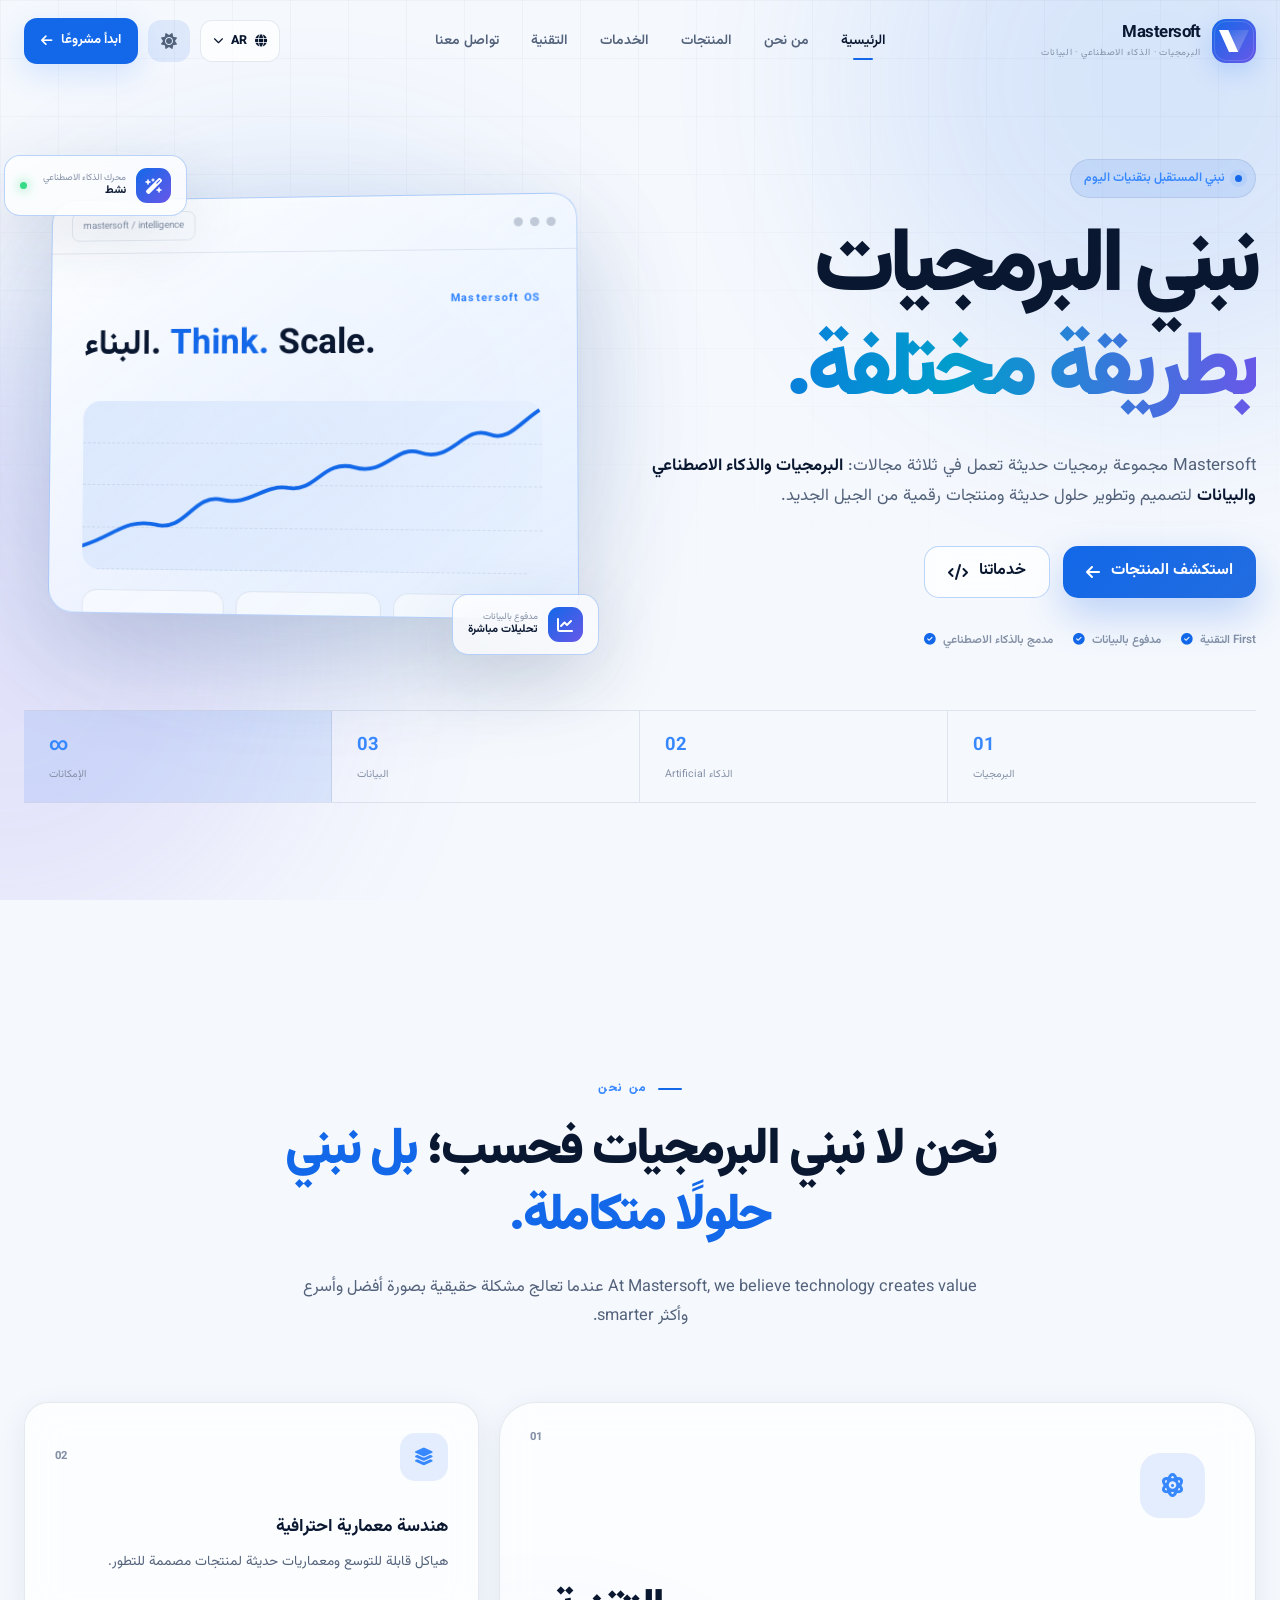
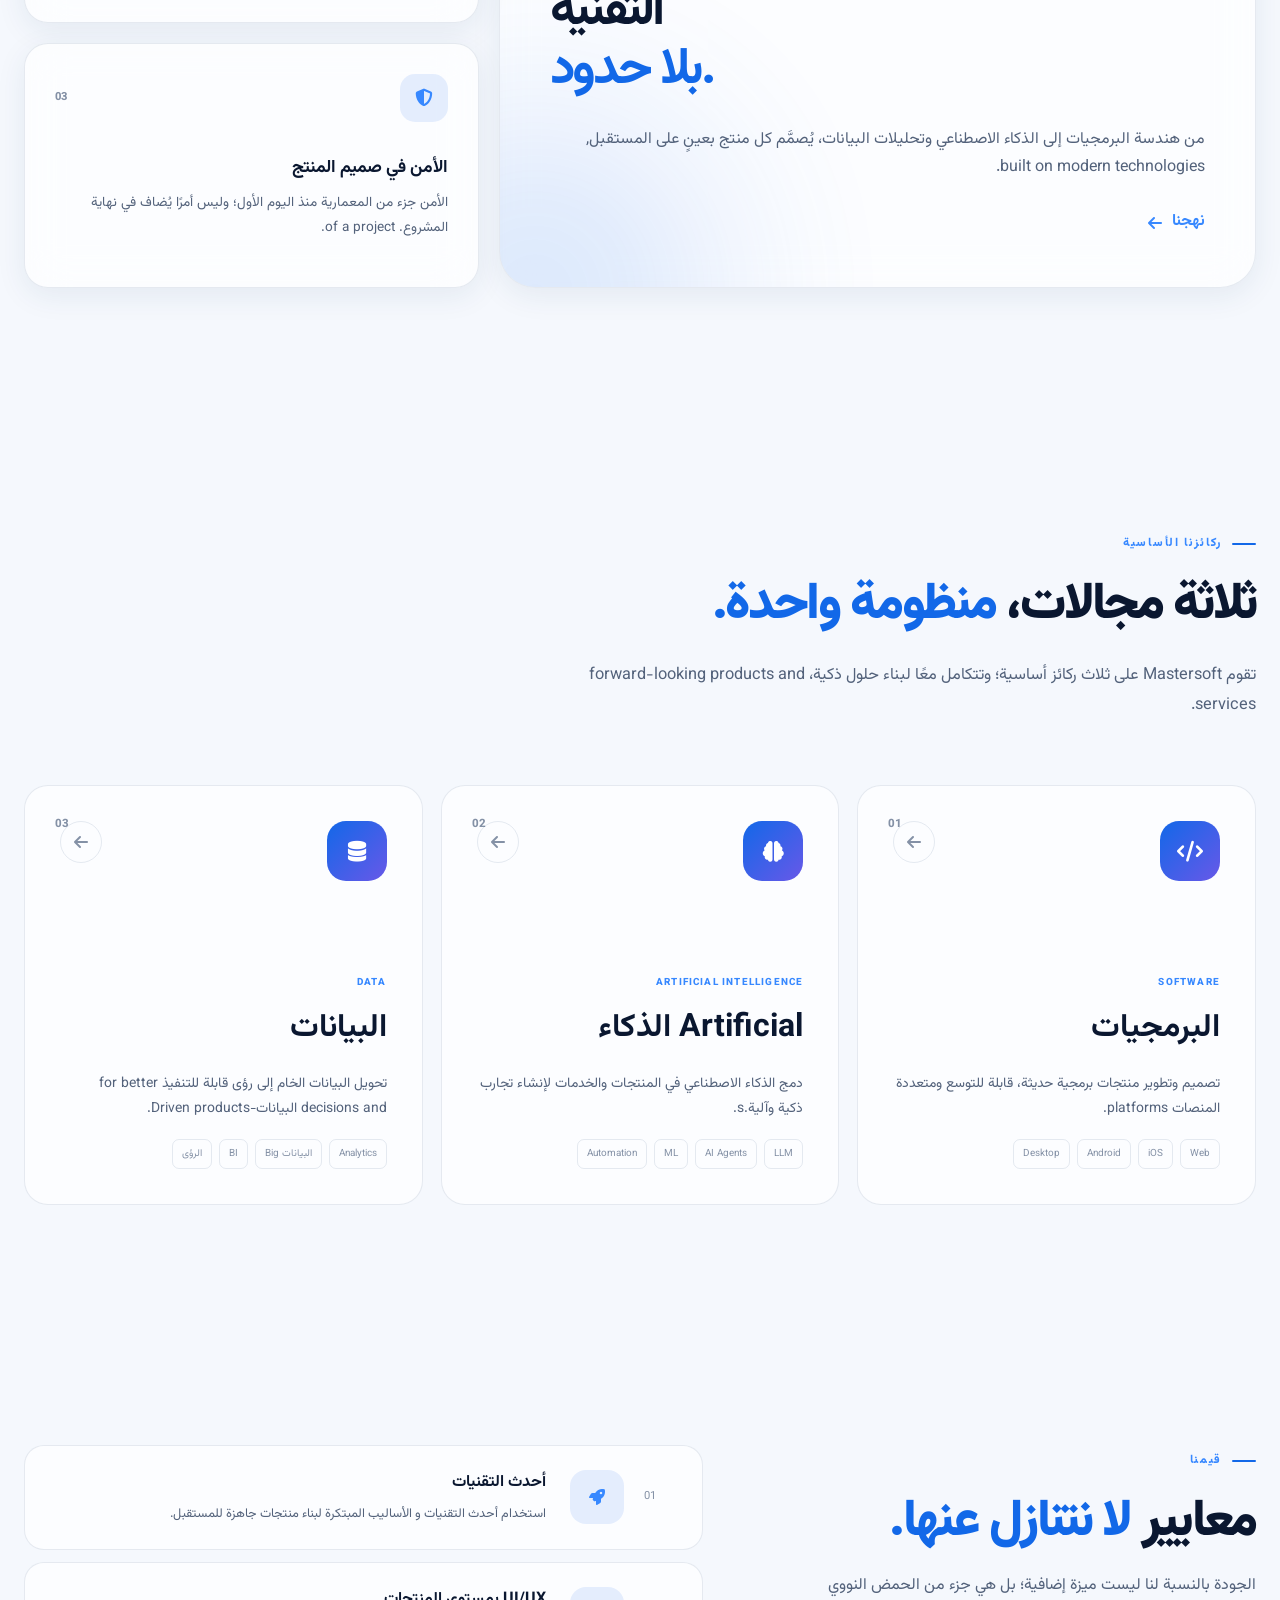
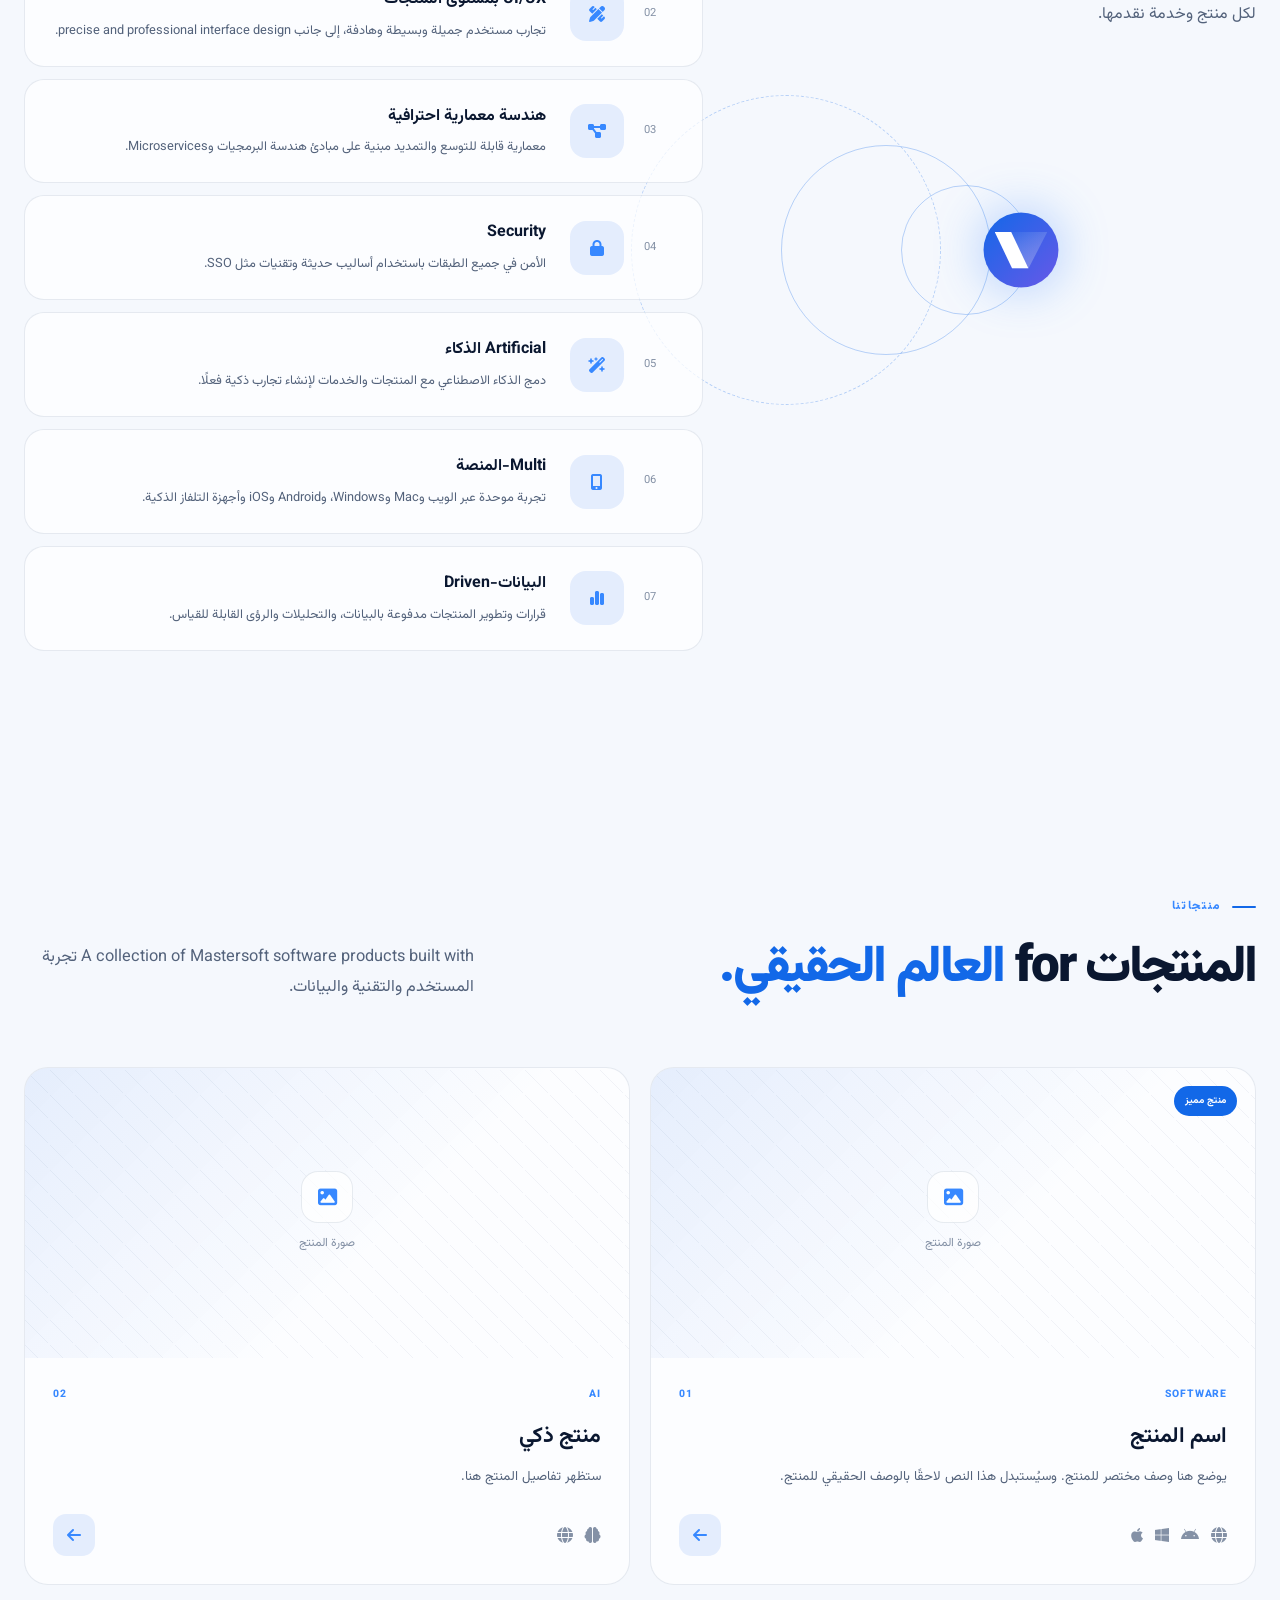
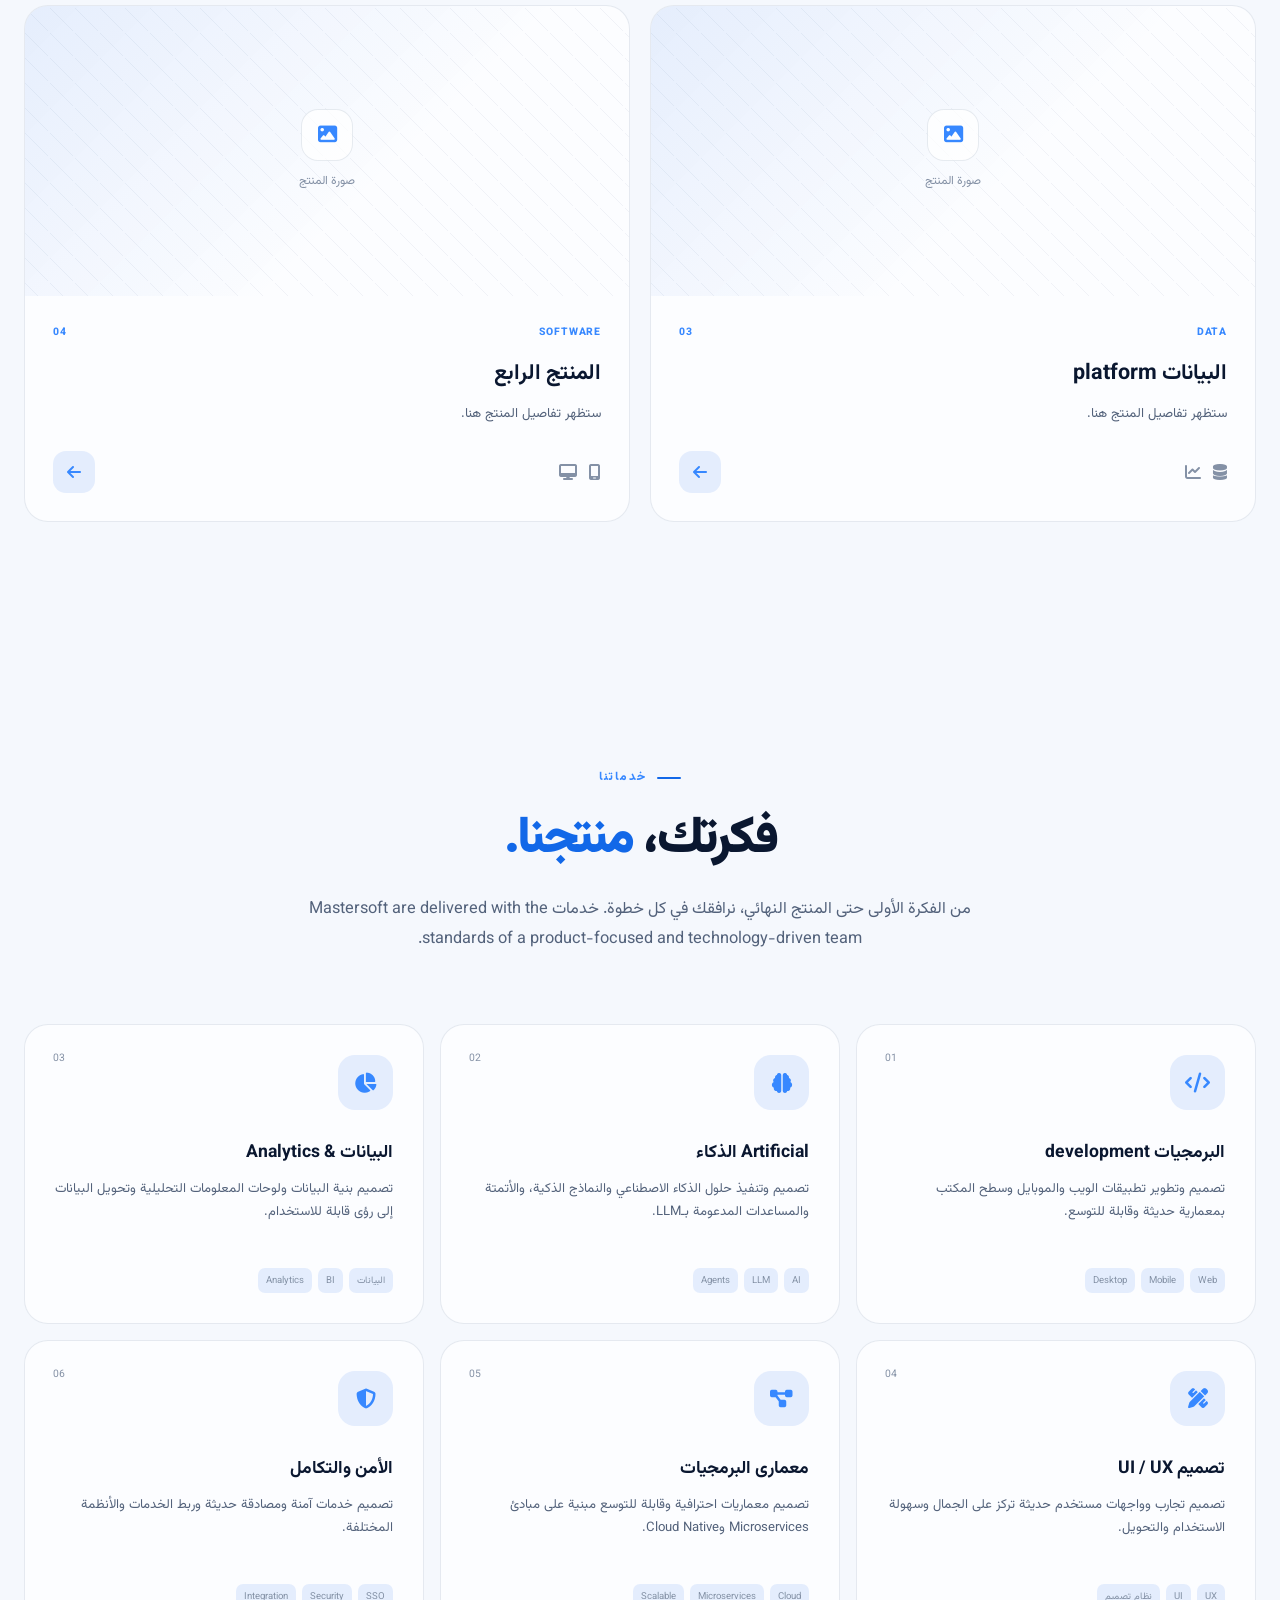
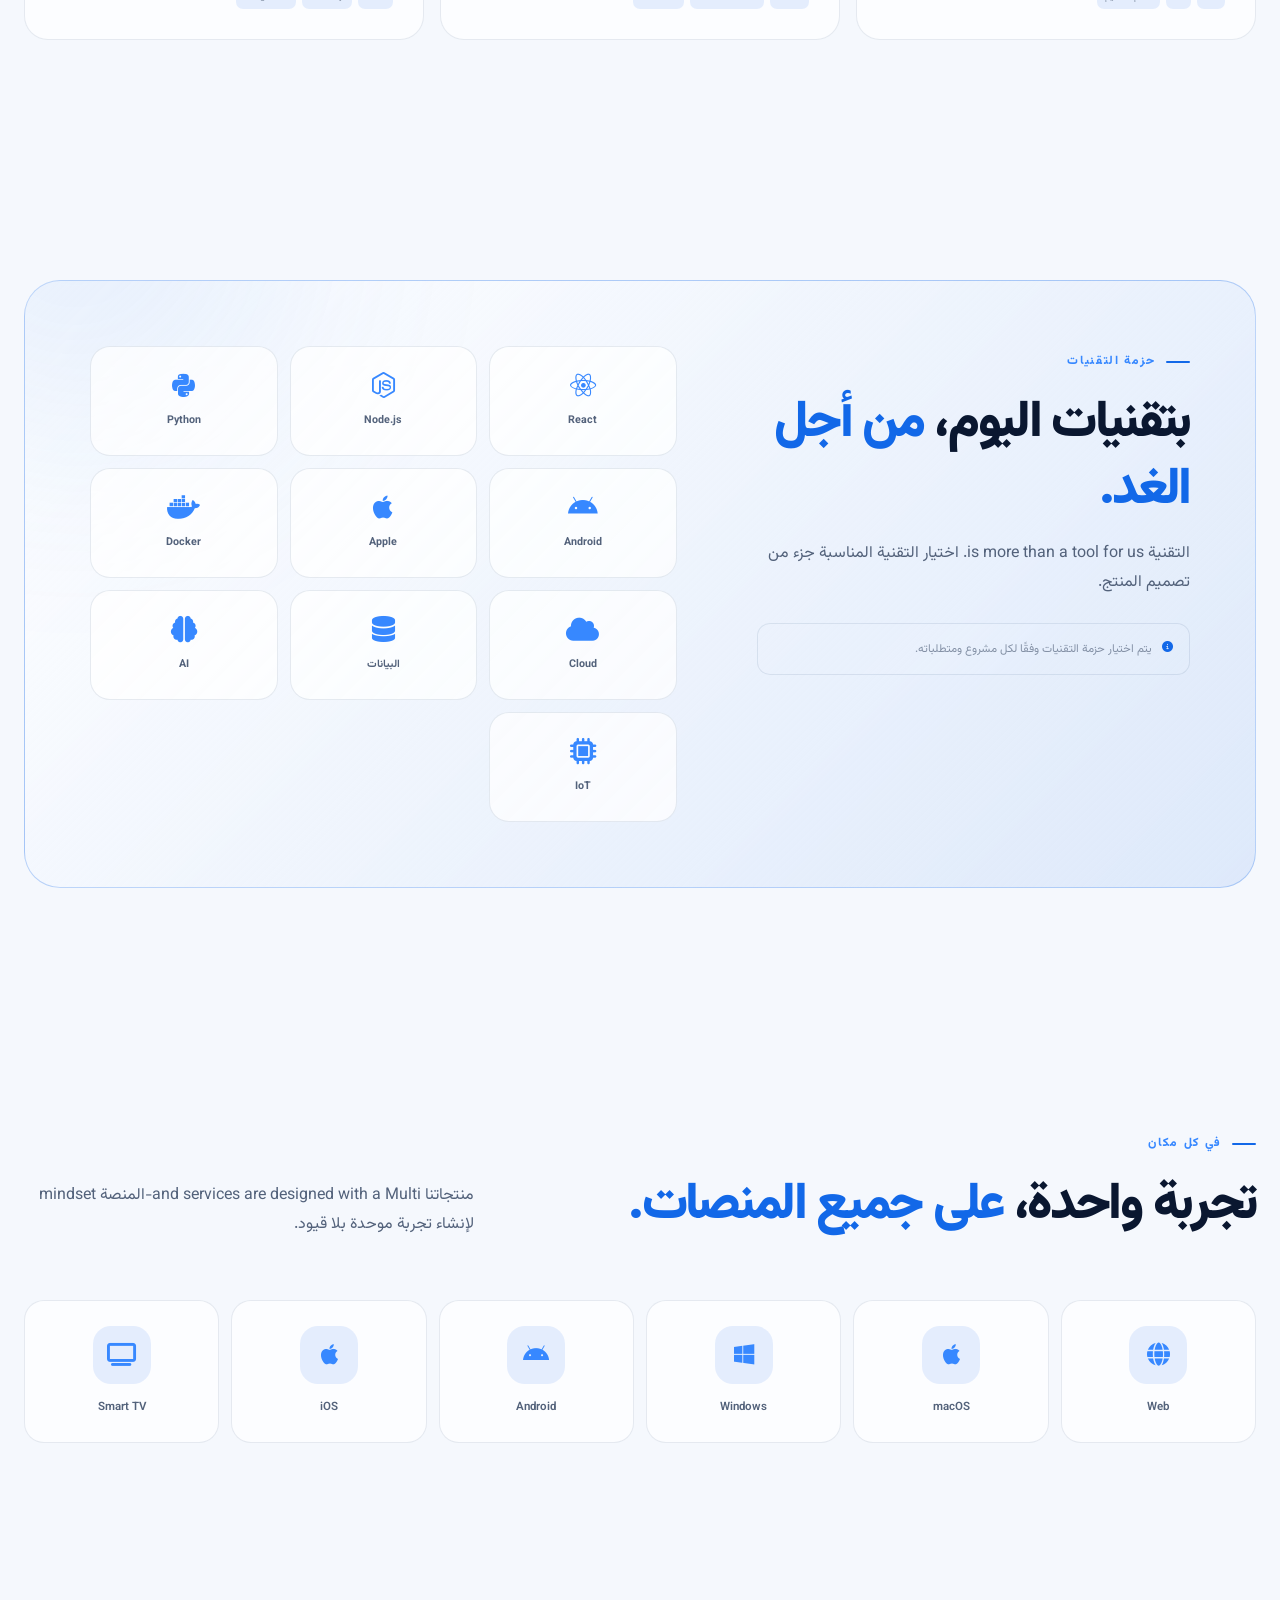
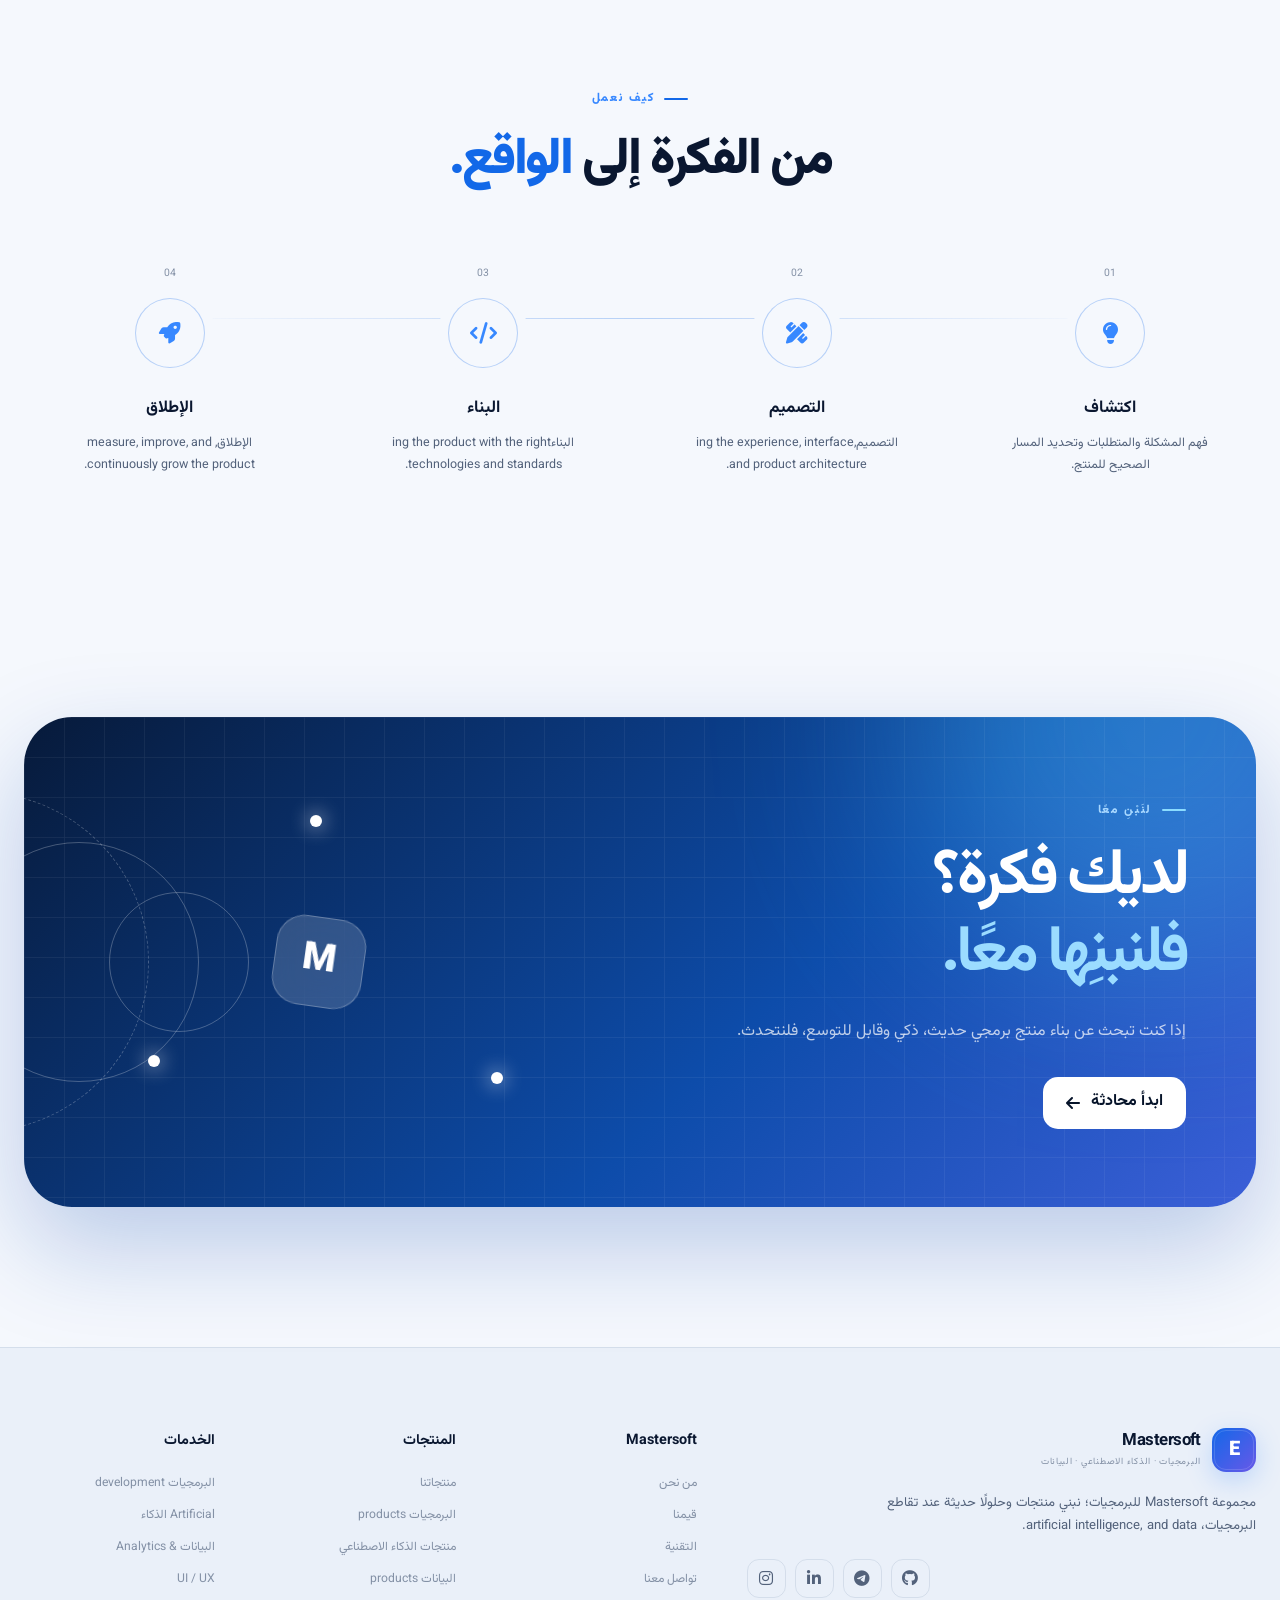
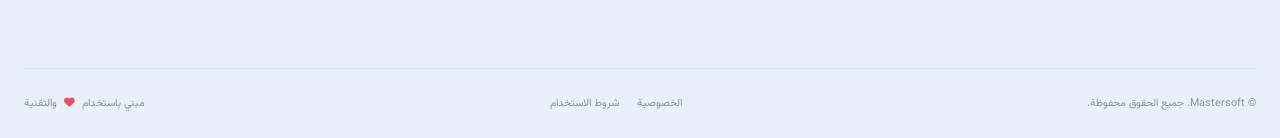
==== ar/index.html @ 2a16dad2 "added en, ar, ru, zh languages" ====
<!DOCTYPE html>

<html dir="rtl" lang="ar">
<head>
<meta charset="utf-8"/>
<meta content="width=device-width, initial-scale=1.0" name="viewport"/>
<title>نبني المستقبل بتقنيات اليوم | Mastersoft</title>
<meta content="Mastersoft; a modern software group focused on البرمجيات والذكاء الاصطناعي والبيانات." name="description"/>
<meta content="#07152f" name="theme-color"/>
<!-- Open Graph -->
<meta content="Mastersoft — البرمجيات, AI &amp; البيانات" property="og:title"/>
<meta content="Modern البرمجيات، AI, and data solutions for building the digital products of tomorrow." property="og:description"/>
<meta content="website" property="og:type"/>
<!-- Fonts -->
<link href="https://fonts.googleapis.com" rel="preconnect"/>
<link crossorigin="" href="https://fonts.gstatic.com" rel="preconnect"/>
<link href="https://fonts.googleapis.com/css2?family=Vazirmatn:wght@300;400;500;600;700;800;900&amp;display=swap" rel="stylesheet"/>
<!-- Icons -->
<link href="https://cdnjs.cloudflare.com/ajax/libs/font-awesome/6.7.2/css/all.min.css" rel="stylesheet"/>
<!-- Main stylesheet -->
<link href="../style.css" rel="stylesheet"/>
<!-- Prevent theme flash -->
<script>
        (() => {
            const savedTheme = localStorage.getItem("evasoft-theme");
            const systemDark = window.matchMedia &&
                window.matchMedia("(prefers-color-scheme: dark)").matches;

            const theme = savedTheme || (systemDark ? "dark" : "light");
            document.documentElement.dataset.theme = theme;
        })();
    </script>
<link href="/en/" rel="canonical"/>
<link href="/" hreflang="fa" rel="alternate"/>
<link href="/en/" hreflang="en" rel="alternate"/>
<link href="/ar/" hreflang="ar" rel="alternate"/>
<link href="/ru/" hreflang="ru" rel="alternate"/>
<link href="/zh/" hreflang="zh" rel="alternate"/>
<link href="/" hreflang="x-default" rel="alternate"/>
</head>
<body>
<!-- =========================================================
         PAGE LOADER
    ========================================================== -->
<div class="page-loader" id="pageLoader">
<div class="loader-logo">
<img alt="Mastersoft" class="brand-logo" src="../image/logo.svg"/>
</div>
<div class="loader-line">
<span></span>
</div>
</div>
<!-- =========================================================
         BACKGROUND EFFECTS
    ========================================================== -->
<div aria-hidden="true" class="site-background">
<div class="background-orb background-orb-1"></div>
<div class="background-orb background-orb-2"></div>
<div class="background-grid"></div>
<div class="background-noise"></div>
</div>
<!-- =========================================================
         HEADER
    ========================================================== -->
<header class="site-header" id="siteHeader">
<div class="container header-inner">
<!-- Logo -->
<a aria-label="Mastersoft" class="brand" href="#home">
<!--
                    جای لوگوی واقعی Mastersoft
                    بعداً می‌توانی این بخش را با img جایگزین کنی.
                -->
<span class="brand-logo-placeholder">
<img alt="Mastersoft" class="brand-logo" src="../image/logo.svg"/>
</span>
<span class="brand-content">
<strong class="brand-name">Mastersoft</strong>
<small class="brand-tagline">البرمجيات · الذكاء الاصطناعي · البيانات</small>
</span>
</a>
<!-- Desktop Navigation -->
<nav aria-label="Main navigation" class="main-nav">
<a class="nav-link active" href="#home">
<span>الرئيسية</span>
</a>
<a class="nav-link" href="#about">
<span>من نحن</span>
</a>
<a class="nav-link" href="#products">
<span>المنتجات</span>
</a>
<a class="nav-link" href="#services">
<span>الخدمات</span>
</a>
<a class="nav-link" href="#technology">
<span>التقنية</span>
</a>
<a class="nav-link" href="#contact">
<span>تواصل معنا</span>
</a>
</nav>
<!-- Header Actions -->
<div class="header-actions">
<!-- Language Switcher -->
<div class="language-switcher">
<button aria-expanded="false" aria-label="اختيار اللغة" class="language-toggle" type="button">
<i class="fa-solid fa-globe"></i>
<span class="language-current">AR</span>
<i class="fa-solid fa-chevron-down"></i>
</button>
<div class="language-menu">
<a class="language-option" href="../" hreflang="fa" lang="fa">
<span>الفارسية</span>
<small>FA</small>
</a>
<a class="language-option" href="../en/" hreflang="en" lang="en">
<span>الإنجليزية</span>
<small>EN</small>
</a>
<a class="language-option active" href="./" hreflang="ar" lang="ar">
<span>العربية</span>
<small>AR</small>
</a>
<a class="language-option" href="../ru/" hreflang="ru" lang="ru">
<span>Русский</span>
<small>RU</small>
</a>
<a class="language-option" href="../zh/" hreflang="zh" lang="zh">
<span>中文</span>
<small>ZH</small>
</a>
</div>
</div>
<!-- Theme Toggle -->
<button aria-label="Toggle theme" class="icon-button theme-toggle" data-theme-toggle="" id="themeToggle" title="Toggle theme" type="button">
<i class="fa-solid fa-moon theme-icon-dark"></i>
<i class="fa-solid fa-sun theme-icon-light"></i>
</button>
<!-- CTA -->
<a class="header-cta" href="#contact">
<span>ابدأ مشروعًا</span>
<i class="fa-solid fa-arrow-left"></i>
</a>
<!-- Mobile Menu -->
<button aria-expanded="false" aria-label="Open menu" class="icon-button menu-toggle" id="menuToggle" type="button">
<i class="fa-solid fa-bars"></i>
</button>
</div>
</div>
<!-- Mobile Navigation -->
<div class="mobile-nav" id="mobileNav">
<nav aria-label="Mobile navigation">
<a class="mobile-nav-link" href="#home">
<i class="fa-solid fa-house"></i>
<span>الرئيسية</span>
</a>
<a class="mobile-nav-link" href="#about">
<i class="fa-solid fa-building"></i>
<span>من نحن</span>
</a>
<a class="mobile-nav-link" href="#products">
<i class="fa-solid fa-cubes"></i>
<span>المنتجات</span>
</a>
<a class="mobile-nav-link" href="#services">
<i class="fa-solid fa-code"></i>
<span>الخدمات</span>
</a>
<a class="mobile-nav-link" href="#technology">
<i class="fa-solid fa-microchip"></i>
<span>التقنية</span>
</a>
<a class="mobile-nav-link" href="#contact">
<i class="fa-solid fa-paper-plane"></i>
<span>تواصل معنا</span>
</a>
</nav>
</div>
</header>
<!-- =========================================================
         MAIN
    ========================================================== -->
<main id="main">
<!-- =====================================================
             HERO
        ====================================================== -->
<section class="hero-section section" id="home">
<div class="hero-glow hero-glow-right"></div>
<div class="hero-glow hero-glow-left"></div>
<div class="container hero-container">
<!-- Hero Content -->
<div class="hero-content reveal">
<div class="eyebrow">
<span class="eyebrow-dot"></span>
<span>نبني المستقبل بتقنيات اليوم</span>
</div>
<h1 class="hero-title">
<span class="hero-title-line">
                            نبني البرمجيات
                        </span>
<span class="hero-title-gradient">
                            بطريقة مختلفة.
                        </span>
</h1>
<p class="hero-description">
                        Mastersoft مجموعة برمجيات حديثة تعمل في ثلاثة مجالات:
                        <strong>البرمجيات والذكاء الاصطناعي والبيانات</strong>
                        لتصميم وتطوير حلول حديثة ومنتجات رقمية من الجيل الجديد.
                    </p>
<div class="hero-actions">
<a class="button button-primary" href="#products">
<span>استكشف المنتجات</span>
<i class="fa-solid fa-arrow-left"></i>
</a>
<a class="button button-secondary" href="#services">
<span>خدماتنا</span>
<i class="fa-solid fa-code"></i>
</a>
</div>
<div class="hero-trust">
<div class="hero-trust-item">
<i class="fa-solid fa-circle-check"></i>
<span>التقنية First</span>
</div>
<div class="hero-trust-item">
<i class="fa-solid fa-circle-check"></i>
<span>مدفوع بالبيانات</span>
</div>
<div class="hero-trust-item">
<i class="fa-solid fa-circle-check"></i>
<span>مدمج بالذكاء الاصطناعي</span>
</div>
</div>
</div>
<!-- Hero Visual -->
<div class="hero-visual reveal reveal-delay-2">
<div class="hero-visual-glow"></div>
<div class="hero-dashboard">
<div class="dashboard-topbar">
<div class="window-dots">
<span></span>
<span></span>
<span></span>
</div>
<div class="dashboard-address">
                                mastersoft / intelligence
                            </div>
</div>
<div class="dashboard-content">
<div class="dashboard-heading">
<span class="dashboard-label">Mastersoft OS</span>
<h3>
                                    البناء.
                                    <span>Think.</span>
                                    Scale.
                                </h3>
</div>
<div class="dashboard-chart">
<div class="chart-grid">
<span></span>
<span></span>
<span></span>
<span></span>
</div>
<svg aria-hidden="true" class="chart-line" preserveaspectratio="none" viewbox="0 0 500 180">
<defs>
<lineargradient id="chartGradient" x1="0%" x2="100%" y1="0%" y2="0%">
<stop offset="0%"></stop>
<stop offset="100%"></stop>
</lineargradient>
</defs>
<path d="M0 155
                                           C35 145 48 125 82 132
                                           C115 140 124 98 155 105
                                           C185 112 201 88 228 92
                                           C258 97 266 61 300 70
                                           C333 79 345 46 370 54
                                           C405 66 417 24 445 35
                                           C465 43 478 21 500 8"></path>
</svg>
</div>
<div class="dashboard-metrics">
<div class="metric-card">
<span>AI</span>
<strong>98.4%</strong>
<small>الذكاء</small>
</div>
<div class="metric-card">
<span>DATA</span>
<strong>24.8K</strong>
<small>الرؤى</small>
</div>
<div class="metric-card">
<span>CORE</span>
<strong>99.9%</strong>
<small>الموثوقية</small>
</div>
</div>
</div>
</div>
<!-- Floating Cards -->
<div class="floating-card floating-card-ai">
<div class="floating-icon">
<i class="fa-solid fa-wand-magic-sparkles"></i>
</div>
<div>
<span>محرك الذكاء الاصطناعي</span>
<strong>نشط</strong>
</div>
<span class="status-dot"></span>
</div>
<div class="floating-card floating-card-data">
<div class="floating-icon">
<i class="fa-solid fa-chart-line"></i>
</div>
<div>
<span>مدفوع بالبيانات</span>
<strong>تحليلات مباشرة</strong>
</div>
</div>
</div>
</div>
<!-- Hero bottom stats -->
<div class="container hero-stats-container">
<div class="hero-stats">
<div class="hero-stat">
<strong>01</strong>
<span>البرمجيات</span>
</div>
<div class="hero-stat">
<strong>02</strong>
<span>Artificial الذكاء</span>
</div>
<div class="hero-stat">
<strong>03</strong>
<span>البيانات</span>
</div>
<div class="hero-stat hero-stat-highlight">
<strong>∞</strong>
<span>الإمكانات</span>
</div>
</div>
</div>
</section>
<!-- =====================================================
             ABOUT / INTRO
        ====================================================== -->
<section class="about-section section" id="about">
<div class="container">
<div class="section-heading centered reveal">
<div class="section-kicker">
<span>من نحن</span>
</div>
<h2 class="section-title">
                        نحن لا نبني البرمجيات فحسب؛
                        <span>بل نبني حلولًا متكاملة.</span>
</h2>
<p class="section-description">
                        At Mastersoft, we believe technology creates value
                        عندما تعالج مشكلة حقيقية بصورة أفضل وأسرع وأكثر smarter.
                    </p>
</div>
<div class="about-grid">
<div class="about-main-card reveal">
<div class="about-card-number">01</div>
<div class="about-card-icon">
<i class="fa-solid fa-atom"></i>
</div>
<h3>
                            التقنية<br/>
<span>بلا حدود.</span>
</h3>
<p>
                            من هندسة البرمجيات إلى الذكاء الاصطناعي وتحليلات البيانات،
                            يُصمَّم كل منتج بعينٍ على المستقبل, built on
                            modern technologies.
                        </p>
<a class="text-link" href="#values">
<span>نهجنا</span>
<i class="fa-solid fa-arrow-left"></i>
</a>
</div>
<div class="about-side-cards">
<article class="about-small-card reveal reveal-delay-1">
<div class="small-card-top">
<span class="small-card-icon">
<i class="fa-solid fa-layer-group"></i>
</span>
<span class="small-card-number">02</span>
</div>
<h3>هندسة معمارية احترافية</h3>
<p>
                                هياكل قابلة للتوسع ومعماريات حديثة
                                لمنتجات مصممة للتطور.
                            </p>
</article>
<article class="about-small-card reveal reveal-delay-2">
<div class="small-card-top">
<span class="small-card-icon">
<i class="fa-solid fa-shield-halved"></i>
</span>
<span class="small-card-number">03</span>
</div>
<h3>الأمن في صميم المنتج</h3>
<p>
                                الأمن جزء من المعمارية منذ اليوم الأول؛
                                وليس أمرًا يُضاف في نهاية المشروع. of a project.
                            </p>
</article>
</div>
</div>
</div>
</section>
<!-- =====================================================
             THREE PILLARS
        ====================================================== -->
<section class="pillars-section section" id="pillars">
<div class="container">
<div class="section-heading reveal">
<div class="section-kicker">
<span>ركائزنا الأساسية</span>
</div>
<h2 class="section-title">
                        ثلاثة مجالات،
                        <span>منظومة واحدة.</span>
</h2>
<p class="section-description">
                        تقوم Mastersoft على ثلاث ركائز أساسية؛
                        وتتكامل معًا لبناء حلول ذكية،
                        forward-looking products and services.
                    </p>
</div>
<div class="pillars-grid">
<!-- البرمجيات -->
<article class="pillar-card pillar-software reveal">
<div class="pillar-number">01</div>
<div class="pillar-icon">
<i class="fa-solid fa-code"></i>
</div>
<div class="pillar-content">
<span class="pillar-label">SOFTWARE</span>
<h3>البرمجيات</h3>
<p>
                                تصميم وتطوير منتجات برمجية حديثة،
                                قابلة للتوسع ومتعددة المنصات platforms.
                            </p>
<div class="pillar-tags">
<span>Web</span>
<span>iOS</span>
<span>Android</span>
<span>Desktop</span>
</div>
</div>
<div class="pillar-arrow">
<i class="fa-solid fa-arrow-left"></i>
</div>
</article>
<!-- AI -->
<article class="pillar-card pillar-ai reveal reveal-delay-1">
<div class="pillar-number">02</div>
<div class="pillar-icon">
<i class="fa-solid fa-brain"></i>
</div>
<div class="pillar-content">
<span class="pillar-label">ARTIFICIAL INTELLIGENCE</span>
<h3>Artificial الذكاء</h3>
<p>
                                دمج الذكاء الاصطناعي في المنتجات والخدمات
                                لإنشاء تجارب ذكية وآلية.s.
                            </p>
<div class="pillar-tags">
<span>LLM</span>
<span>AI Agents</span>
<span>ML</span>
<span>Automation</span>
</div>
</div>
<div class="pillar-arrow">
<i class="fa-solid fa-arrow-left"></i>
</div>
</article>
<!-- البيانات -->
<article class="pillar-card pillar-data reveal reveal-delay-2">
<div class="pillar-number">03</div>
<div class="pillar-icon">
<i class="fa-solid fa-database"></i>
</div>
<div class="pillar-content">
<span class="pillar-label">DATA</span>
<h3>البيانات</h3>
<p>
                                تحويل البيانات الخام إلى رؤى قابلة للتنفيذ
                                for better decisions and البيانات-Driven products.
                            </p>
<div class="pillar-tags">
<span>Analytics</span>
<span>Big البيانات</span>
<span>BI</span>
<span>الرؤى</span>
</div>
</div>
<div class="pillar-arrow">
<i class="fa-solid fa-arrow-left"></i>
</div>
</article>
</div>
</div>
</section>
<!-- =====================================================
             VALUES
        ====================================================== -->
<section class="values-section section" id="values">
<div class="container">
<div class="values-layout">
<div class="values-intro reveal">
<div class="section-kicker">
<span>قيمنا</span>
</div>
<h2 class="section-title">
                            معايير
                            <span>لا نتنازل عنها.</span>
</h2>
<p>
                            الجودة بالنسبة لنا ليست ميزة إضافية؛
                            بل هي جزء من الحمض النووي لكل منتج وخدمة نقدمها.
                        </p>
<div aria-hidden="true" class="values-orbit">
<div class="orbit orbit-1"></div>
<div class="orbit orbit-2"></div>
<div class="orbit orbit-3"></div>
<div class="orbit-core">
<img alt="Mastersoft" class="brand-logo" src="../image/logo.svg"/>
</div>
</div>
</div>
<div class="values-list">
<article class="value-item reveal">
<span class="value-number">01</span>
<div class="value-icon">
<i class="fa-solid fa-rocket"></i>
</div>
<div class="value-content">
<h3>أحدث التقنيات</h3>
<p>
                                    استخدام أحدث التقنيات و
                                    الأساليب المبتكرة لبناء منتجات جاهزة للمستقبل.
                                </p>
</div>
</article>
<article class="value-item reveal">
<span class="value-number">02</span>
<div class="value-icon">
<i class="fa-solid fa-pen-ruler"></i>
</div>
<div class="value-content">
<h3>UI/UX بمستوى المنتجات</h3>
<p>
                                    تجارب مستخدم جميلة وبسيطة وهادفة، إلى جانب
                                    precise and professional interface design.
                                </p>
</div>
</article>
<article class="value-item reveal">
<span class="value-number">03</span>
<div class="value-icon">
<i class="fa-solid fa-diagram-project"></i>
</div>
<div class="value-content">
<h3>هندسة معمارية احترافية</h3>
<p>
                                    معمارية قابلة للتوسع والتمديد مبنية على
                                    مبادئ هندسة البرمجيات وMicroservices.
                                </p>
</div>
</article>
<article class="value-item reveal">
<span class="value-number">04</span>
<div class="value-icon">
<i class="fa-solid fa-lock"></i>
</div>
<div class="value-content">
<h3>Security</h3>
<p>
                                    الأمن في جميع الطبقات باستخدام أساليب حديثة
                                    وتقنيات مثل SSO.
                                </p>
</div>
</article>
<article class="value-item reveal">
<span class="value-number">05</span>
<div class="value-icon">
<i class="fa-solid fa-wand-magic-sparkles"></i>
</div>
<div class="value-content">
<h3>Artificial الذكاء</h3>
<p>
                                    دمج الذكاء الاصطناعي مع المنتجات والخدمات لإنشاء
                                    تجارب ذكية فعلًا.
                                </p>
</div>
</article>
<article class="value-item reveal">
<span class="value-number">06</span>
<div class="value-icon">
<i class="fa-solid fa-mobile-screen-button"></i>
</div>
<div class="value-content">
<h3>Multi-المنصة</h3>
<p>
                                    تجربة موحدة عبر الويب وMac وWindows،
                                    وAndroid وiOS وأجهزة التلفاز الذكية.
                                </p>
</div>
</article>
<article class="value-item reveal">
<span class="value-number">07</span>
<div class="value-icon">
<i class="fa-solid fa-chart-simple"></i>
</div>
<div class="value-content">
<h3>البيانات-Driven</h3>
<p>
                                    قرارات وتطوير المنتجات مدفوعة بالبيانات،
                                    والتحليلات والرؤى القابلة للقياس.
                                </p>
</div>
</article>
</div>
</div>
</div>
</section>
<!-- =====================================================
             PRODUCTS
        ====================================================== -->
<section class="products-section section" id="products">
<div class="container">
<div class="section-heading products-heading reveal">
<div>
<div class="section-kicker">
<span>منتجاتنا</span>
</div>
<h2 class="section-title">
                            المنتجات for
                            <span>العالم الحقيقي.</span>
</h2>
</div>
<p class="section-description">
                        A collection of Mastersoft software products built with
                        تجربة المستخدم والتقنية والبيانات.
                    </p>
</div>
<div class="products-grid">
<!-- Product 01 -->
<article class="product-card product-card-featured reveal">
<div class="product-image placeholder-image">
<div class="placeholder-pattern"></div>
<div class="placeholder-content">
<span class="placeholder-icon">
<i class="fa-solid fa-image"></i>
</span>
<span>
                                    صورة المنتج
                                </span>
</div>
<span class="product-badge">
                                منتج مميز
                            </span>
</div>
<div class="product-body">
<div class="product-meta">
<span>SOFTWARE</span>
<span>01</span>
</div>
<h3>اسم المنتج</h3>
<p>
                                يوضع هنا وصف مختصر للمنتج.
                                وسيُستبدل هذا النص لاحقًا بالوصف الحقيقي للمنتج.
                            </p>
<div class="product-footer">
<div class="product-platforms">
<i class="fa-brands fa-apple"></i>
<i class="fa-brands fa-windows"></i>
<i class="fa-brands fa-android"></i>
<i class="fa-solid fa-globe"></i>
</div>
<a aria-label="View product" class="product-link" href="#">
<i class="fa-solid fa-arrow-left"></i>
</a>
</div>
</div>
</article>
<!-- Product 02 -->
<article class="product-card reveal reveal-delay-1">
<div class="product-image placeholder-image">
<div class="placeholder-pattern"></div>
<div class="placeholder-content">
<span class="placeholder-icon">
<i class="fa-solid fa-image"></i>
</span>
<span>صورة المنتج</span>
</div>
</div>
<div class="product-body">
<div class="product-meta">
<span>AI</span>
<span>02</span>
</div>
<h3>منتج ذكي</h3>
<p>
                                ستظهر تفاصيل المنتج هنا.
                            </p>
<div class="product-footer">
<div class="product-platforms">
<i class="fa-solid fa-globe"></i>
<i class="fa-solid fa-brain"></i>
</div>
<a aria-label="View product" class="product-link" href="#">
<i class="fa-solid fa-arrow-left"></i>
</a>
</div>
</div>
</article>
<!-- Product 03 -->
<article class="product-card reveal reveal-delay-2">
<div class="product-image placeholder-image">
<div class="placeholder-pattern"></div>
<div class="placeholder-content">
<span class="placeholder-icon">
<i class="fa-solid fa-image"></i>
</span>
<span>صورة المنتج</span>
</div>
</div>
<div class="product-body">
<div class="product-meta">
<span>DATA</span>
<span>03</span>
</div>
<h3>البيانات platform</h3>
<p>
                                ستظهر تفاصيل المنتج هنا.
                            </p>
<div class="product-footer">
<div class="product-platforms">
<i class="fa-solid fa-chart-line"></i>
<i class="fa-solid fa-database"></i>
</div>
<a aria-label="View product" class="product-link" href="#">
<i class="fa-solid fa-arrow-left"></i>
</a>
</div>
</div>
</article>
<!-- Product 04 -->
<article class="product-card reveal reveal-delay-3">
<div class="product-image placeholder-image">
<div class="placeholder-pattern"></div>
<div class="placeholder-content">
<span class="placeholder-icon">
<i class="fa-solid fa-image"></i>
</span>
<span>صورة المنتج</span>
</div>
</div>
<div class="product-body">
<div class="product-meta">
<span>SOFTWARE</span>
<span>04</span>
</div>
<h3>المنتج الرابع</h3>
<p>
                                ستظهر تفاصيل المنتج هنا.
                            </p>
<div class="product-footer">
<div class="product-platforms">
<i class="fa-solid fa-desktop"></i>
<i class="fa-solid fa-mobile-screen"></i>
</div>
<a aria-label="View product" class="product-link" href="#">
<i class="fa-solid fa-arrow-left"></i>
</a>
</div>
</div>
</article>
</div>
</div>
</section>
<!-- =====================================================
             SERVICES
        ====================================================== -->
<section class="services-section section" id="services">
<div class="container">
<div class="section-heading centered reveal">
<div class="section-kicker">
<span>خدماتنا</span>
</div>
<h2 class="section-title">
                        فكرتك،
                        <span>منتجنا.</span>
</h2>
<p class="section-description">
                        من الفكرة الأولى حتى المنتج النهائي، نرافقك في كل خطوة.
                        خدمات Mastersoft are delivered with the standards of a product-focused
                        and technology-driven team.
                    </p>
</div>
<div class="services-grid">
<article class="service-card reveal">
<div class="service-number">01</div>
<div class="service-icon">
<i class="fa-solid fa-code"></i>
</div>
<h3>البرمجيات development</h3>
<p>
                            تصميم وتطوير تطبيقات الويب والموبايل وسطح المكتب
                            بمعمارية حديثة وقابلة للتوسع.
                        </p>
<div class="service-tags">
<span>Web</span>
<span>Mobile</span>
<span>Desktop</span>
</div>
</article>
<article class="service-card reveal reveal-delay-1">
<div class="service-number">02</div>
<div class="service-icon">
<i class="fa-solid fa-brain"></i>
</div>
<h3>Artificial الذكاء</h3>
<p>
                            تصميم وتنفيذ حلول الذكاء الاصطناعي والنماذج الذكية،
                            والأتمتة والمساعدات المدعومة بـLLM.
                        </p>
<div class="service-tags">
<span>AI</span>
<span>LLM</span>
<span>Agents</span>
</div>
</article>
<article class="service-card reveal reveal-delay-2">
<div class="service-number">03</div>
<div class="service-icon">
<i class="fa-solid fa-chart-pie"></i>
</div>
<h3>البيانات &amp; Analytics</h3>
<p>
                            تصميم بنية البيانات ولوحات المعلومات التحليلية وتحويل
                            البيانات إلى رؤى قابلة للاستخدام.
                        </p>
<div class="service-tags">
<span>البيانات</span>
<span>BI</span>
<span>Analytics</span>
</div>
</article>
<article class="service-card reveal">
<div class="service-number">04</div>
<div class="service-icon">
<i class="fa-solid fa-pen-ruler"></i>
</div>
<h3>تصميم UI / UX</h3>
<p>
                            تصميم تجارب وواجهات مستخدم حديثة تركز على
                            الجمال وسهولة الاستخدام والتحويل.
                        </p>
<div class="service-tags">
<span>UX</span>
<span>UI</span>
<span>نظام تصميم</span>
</div>
</article>
<article class="service-card reveal reveal-delay-1">
<div class="service-number">05</div>
<div class="service-icon">
<i class="fa-solid fa-diagram-project"></i>
</div>
<h3>معماری البرمجيات</h3>
<p>
                            تصميم معماريات احترافية وقابلة للتوسع مبنية على
                            مبادئ Microservices وCloud Native.
                        </p>
<div class="service-tags">
<span>Cloud</span>
<span>Microservices</span>
<span>Scalable</span>
</div>
</article>
<article class="service-card reveal reveal-delay-2">
<div class="service-number">06</div>
<div class="service-icon">
<i class="fa-solid fa-shield-halved"></i>
</div>
<h3>الأمن والتكامل</h3>
<p>
                            تصميم خدمات آمنة ومصادقة حديثة وربط
                            الخدمات والأنظمة المختلفة.
                        </p>
<div class="service-tags">
<span>SSO</span>
<span>Security</span>
<span>Integration</span>
</div>
</article>
</div>
</div>
</section>
<!-- =====================================================
             TECHNOLOGY
        ====================================================== -->
<section class="technology-section section" id="technology">
<div class="container">
<div class="technology-card reveal">
<div class="technology-content">
<div class="section-kicker">
<span>حزمة التقنيات</span>
</div>
<h2 class="section-title">
                            بتقنيات اليوم،
                            <span>من أجل الغد.</span>
</h2>
<p>
                            التقنية is more than a tool for us.
                            اختيار التقنية المناسبة جزء من تصميم المنتج.
                        </p>
<div class="technology-note">
<i class="fa-solid fa-circle-info"></i>
<span>
                                يتم اختيار حزمة التقنيات وفقًا لكل مشروع ومتطلباته.
                                
                            </span>
</div>
</div>
<div class="technology-stack">
<div class="tech-item">
<i class="fa-brands fa-react"></i>
<span>React</span>
</div>
<div class="tech-item">
<i class="fa-brands fa-node-js"></i>
<span>Node.js</span>
</div>
<div class="tech-item">
<i class="fa-brands fa-python"></i>
<span>Python</span>
</div>
<div class="tech-item">
<i class="fa-brands fa-android"></i>
<span>Android</span>
</div>
<div class="tech-item">
<i class="fa-brands fa-apple"></i>
<span>Apple</span>
</div>
<div class="tech-item">
<i class="fa-brands fa-docker"></i>
<span>Docker</span>
</div>
<div class="tech-item">
<i class="fa-solid fa-cloud"></i>
<span>Cloud</span>
</div>
<div class="tech-item">
<i class="fa-solid fa-database"></i>
<span>البيانات</span>
</div>
<div class="tech-item">
<i class="fa-solid fa-brain"></i>
<span>AI</span>
</div>
<div class="tech-item">
<i class="fa-solid fa-microchip"></i>
<span>IoT</span>
</div>
</div>
</div>
</div>
</section>
<!-- =====================================================
             MULTI PLATFORM
        ====================================================== -->
<section class="platform-section section">
<div class="container">
<div class="platform-header reveal">
<div>
<div class="section-kicker">
<span>في كل مكان</span>
</div>
<h2 class="section-title">
                            تجربة واحدة،
                            <span>على جميع المنصات.</span>
</h2>
</div>
<p>
                        منتجاتنا and services are designed with a Multi-المنصة mindset
                        لإنشاء تجربة موحدة بلا قيود.
                    </p>
</div>
<div class="platforms-showcase reveal">
<div class="platform-item">
<div class="platform-icon">
<i class="fa-solid fa-globe"></i>
</div>
<span>Web</span>
</div>
<div class="platform-item">
<div class="platform-icon">
<i class="fa-brands fa-apple"></i>
</div>
<span>macOS</span>
</div>
<div class="platform-item">
<div class="platform-icon">
<i class="fa-brands fa-windows"></i>
</div>
<span>Windows</span>
</div>
<div class="platform-item">
<div class="platform-icon">
<i class="fa-brands fa-android"></i>
</div>
<span>Android</span>
</div>
<div class="platform-item">
<div class="platform-icon">
<i class="fa-brands fa-apple"></i>
</div>
<span>iOS</span>
</div>
<div class="platform-item">
<div class="platform-icon">
<i class="fa-solid fa-tv"></i>
</div>
<span>Smart TV</span>
</div>
</div>
</div>
</section>
<!-- =====================================================
             PROCESS
        ====================================================== -->
<section class="process-section section">
<div class="container">
<div class="section-heading centered reveal">
<div class="section-kicker">
<span>كيف نعمل</span>
</div>
<h2 class="section-title">
                        من الفكرة إلى
                        <span>الواقع.</span>
</h2>
</div>
<div class="process-grid">
<article class="process-step reveal">
<div class="process-number">01</div>
<div class="process-icon">
<i class="fa-solid fa-lightbulb"></i>
</div>
<h3>اكتشاف</h3>
<p>
                            فهم المشكلة والمتطلبات وتحديد المسار الصحيح للمنتج.
                        </p>
</article>
<article class="process-step reveal reveal-delay-1">
<div class="process-number">02</div>
<div class="process-icon">
<i class="fa-solid fa-pen-ruler"></i>
</div>
<h3>التصميم</h3>
<p>
                            التصميمing the experience, interface, and product architecture.
                        </p>
</article>
<article class="process-step reveal reveal-delay-2">
<div class="process-number">03</div>
<div class="process-icon">
<i class="fa-solid fa-code"></i>
</div>
<h3>البناء</h3>
<p>
                            البناءing the product with the right technologies and standards.
                        </p>
</article>
<article class="process-step reveal reveal-delay-3">
<div class="process-number">04</div>
<div class="process-icon">
<i class="fa-solid fa-rocket"></i>
</div>
<h3>الإطلاق</h3>
<p>
                            الإطلاق, measure, improve, and continuously grow the product.
                        </p>
</article>
</div>
</div>
</section>
<!-- =====================================================
             CTA
        ====================================================== -->
<section class="cta-section section" id="contact">
<div class="container">
<div class="cta-card reveal">
<div class="cta-glow"></div>
<div class="cta-grid-pattern"></div>
<div class="cta-content">
<div class="section-kicker">
<span>لنَبْنِ معًا</span>
</div>
<h2>
                            لديك فكرة؟
                            <br/>
<span>فلنبنِها معًا.</span>
</h2>
<p>
                            إذا كنت تبحث عن بناء منتج برمجي حديث،
                            ذكي وقابل للتوسع، فلنتحدث.
                        </p>
<a class="button button-light" href="mailto:hello@evasoft.ir">
<span>ابدأ محادثة</span>
<i class="fa-solid fa-arrow-left"></i>
</a>
</div>
<div aria-hidden="true" class="cta-visual">
<div class="cta-ring ring-1"></div>
<div class="cta-ring ring-2"></div>
<div class="cta-ring ring-3"></div>
<div class="cta-center">
<span>M</span>
</div>
<span class="cta-orbit-dot dot-1"></span>
<span class="cta-orbit-dot dot-2"></span>
<span class="cta-orbit-dot dot-3"></span>
</div>
</div>
</div>
</section>
</main>
<!-- =========================================================
         FOOTER
    ========================================================== -->
<footer class="site-footer">
<div class="container">
<div class="footer-main">
<!-- Brand -->
<div class="footer-brand">
<a class="brand" href="#home">
<span class="brand-logo-placeholder">
<span>E</span>
</span>
<span class="brand-content">
<strong class="brand-name">Mastersoft</strong>
<small class="brand-tagline">
                                البرمجيات · الذكاء الاصطناعي · البيانات
                            </small>
</span>
</a>
<p>
                        مجموعة Mastersoft للبرمجيات؛
                        نبني منتجات وحلولًا حديثة عند تقاطع
                        البرمجيات، artificial intelligence, and data.
                    </p>
<div class="social-links">
<a aria-label="Instagram" href="#">
<i class="fa-brands fa-instagram"></i>
</a>
<a aria-label="LinkedIn" href="#">
<i class="fa-brands fa-linkedin-in"></i>
</a>
<a aria-label="Telegram" href="#">
<i class="fa-brands fa-telegram"></i>
</a>
<a aria-label="GitHub" href="#">
<i class="fa-brands fa-github"></i>
</a>
</div>
</div>
<!-- Footer Links -->
<div class="footer-links-column">
<h3>Mastersoft</h3>
<a href="#about">من نحن</a>
<a href="#values">قيمنا</a>
<a href="#technology">التقنية</a>
<a href="#contact">تواصل معنا</a>
</div>
<div class="footer-links-column">
<h3>المنتجات</h3>
<a href="#products">منتجاتنا</a>
<a href="#products">البرمجيات products</a>
<a href="#products">منتجات الذكاء الاصطناعي</a>
<a href="#products">البيانات products</a>
</div>
<div class="footer-links-column">
<h3>الخدمات</h3>
<a href="#services">البرمجيات development</a>
<a href="#services">Artificial الذكاء</a>
<a href="#services">البيانات &amp; Analytics</a>
<a href="#services">UI / UX</a>
</div>
</div>
<div class="footer-bottom">
<span>
                    © <span id="currentYear"></span>
                    Mastersoft. جميع الحقوق محفوظة.
                </span>
<div class="footer-bottom-links">
<a href="#">الخصوصية</a>
<a href="#">شروط الاستخدام</a>
</div>
<span class="footer-made">
                    مبني باستخدام
                    <i class="fa-solid fa-heart"></i>
                    والتقنية
                </span>
</div>
</div>
</footer>
<!-- =========================================================
         BACK TO TOP
    ========================================================== -->
<button aria-label="Back to top" class="back-to-top" id="backToTop" type="button">
<i class="fa-solid fa-arrow-up"></i>
</button>
<!-- =========================================================
         MAIN JAVASCRIPT
    ========================================================== -->
<script src="../script.js"></script>
</body>
</html>
---- style.css ----
/* =========================================================
   EVASOFT — MAIN STYLESHEET
   ========================================================= */

/* ---------------------------------------------------------
   1. ROOT & THEME
--------------------------------------------------------- */

:root {
    --font-main: "Vazirmatn", sans-serif;

    --radius-xs: 10px;
    --radius-sm: 16px;
    --radius-md: 24px;
    --radius-lg: 36px;
    --radius-xl: 48px;

    --transition-fast: 0.2s ease;
    --transition: 0.35s ease;
    --transition-slow: 0.7s cubic-bezier(.2, .8, .2, 1);

    --container: 1240px;
}

:root[data-theme="dark"] {
    --bg: #050b18;
    --bg-soft: #081225;
    --bg-card: rgba(12, 25, 50, 0.72);
    --bg-card-solid: #0c1932;
    --bg-card-hover: #102142;

    --text: #f5f8ff;
    --text-soft: #a8b6cf;
    --text-muted: #687898;

    --primary: #3788ff;
    --primary-light: #71adff;
    --primary-soft: rgba(55, 136, 255, 0.13);

    --cyan: #39d9ff;
    --purple: #7c6cff;

    --border: rgba(143, 174, 224, 0.13);
    --border-strong: rgba(94, 153, 255, 0.35);

    --header-bg: rgba(5, 11, 24, 0.72);

    --shadow-sm: 0 8px 30px rgba(0, 0, 0, 0.18);
    --shadow-md: 0 20px 70px rgba(0, 0, 0, 0.28);
    --shadow-lg: 0 40px 100px rgba(0, 0, 0, 0.45);

    --grid: rgba(255, 255, 255, 0.035);
    --noise-opacity: 0.025;
}

:root[data-theme="light"] {
    --bg: #f5f8fd;
    --bg-soft: #eaf0f9;
    --bg-card: rgba(255, 255, 255, 0.72);
    --bg-card-solid: #ffffff;
    --bg-card-hover: #f5f9ff;

    --text: #0a1730;
    --text-soft: #53627b;
    --text-muted: #8491a6;

    --primary: #1268e8;
    --primary-light: #3788ff;
    --primary-soft: rgba(18, 104, 232, 0.1);

    --cyan: #009dcc;
    --purple: #6858e8;

    --border: rgba(22, 57, 110, 0.1);
    --border-strong: rgba(18, 104, 232, 0.28);

    --header-bg: rgba(245, 248, 253, 0.78);

    --shadow-sm: 0 8px 30px rgba(30, 58, 100, 0.08);
    --shadow-md: 0 20px 70px rgba(30, 58, 100, 0.12);
    --shadow-lg: 0 40px 100px rgba(30, 58, 100, 0.18);

    --grid: rgba(14, 48, 96, 0.05);
    --noise-opacity: 0.015;
}




/* =========================================================
   LANGUAGE SWITCHER
========================================================= */

.language-switcher {
    position: relative;
}

.language-toggle {
    display: inline-flex;
    align-items: center;
    justify-content: center;
    gap: 8px;
    min-width: 74px;
    height: 42px;
    padding: 0 12px;
    border: 1px solid var(--border);
    border-radius: 12px;
    background: var(--bg-card);
    color: var(--text);
    font: inherit;
    font-size: 0.78rem;
    font-weight: 800;
    cursor: pointer;
    transition: 0.25s ease;
}

.language-toggle > .fa-chevron-down {
    font-size: 0.65rem;
    transition: transform 0.25s ease;
}

.language-switcher.open .language-toggle > .fa-chevron-down {
    transform: rotate(180deg);
}

.language-menu {
    position: absolute;
    top: calc(100% + 10px);
    inset-inline-end: 0;
    min-width: 170px;
    padding: 8px;
    border: 1px solid var(--border);
    border-radius: 16px;
    background: var(--bg-card-solid);
    box-shadow: 0 18px 45px rgba(0, 0, 0, 0.18);
    opacity: 0;
    visibility: hidden;
    transform: translateY(-8px);
    transition: 0.25s ease;
    z-index: 1200;
}

.language-switcher.open .language-menu {
    opacity: 1;
    visibility: visible;
    transform: translateY(0);
}

.language-option {
    display: flex;
    align-items: center;
    justify-content: space-between;
    gap: 16px;
    padding: 10px 12px;
    border-radius: 10px;
    color: var(--text);
    text-decoration: none;
    font-size: 0.86rem;
    font-weight: 600;
    transition: 0.2s ease;
}

.language-option small {
    color: var(--text-muted);
    font-size: 0.68rem;
    font-weight: 800;
    letter-spacing: 0.04em;
}

.language-option:hover,
.language-option.active {
    background: var(--primary-soft);
    color: var(--primary);
}

@media (max-width: 1050px) {
    .language-menu {
        inset-inline-end: auto;
        inset-inline-start: 0;
    }
}

@media (max-width: 640px) {
    .language-toggle {
        min-width: 42px;
        width: 42px;
        padding: 0;
    }

    .language-toggle span,
    .language-toggle > .fa-chevron-down {
        display: none;
    }
}

/* ---------------------------------------------------------
   2. RESET
--------------------------------------------------------- */

*,
*::before,
*::after {
    box-sizing: border-box;
}

html {
    scroll-behavior: smooth;
    scroll-padding-top: 100px;
}

body {
    margin: 0;
    min-width: 320px;
    font-family: var(--font-main);
    background: var(--bg);
    color: var(--text);
    line-height: 1.8;
    overflow-x: hidden;
    transition:
        background var(--transition),
        color var(--transition);
}

body.menu-open {
    overflow: hidden;
}

a {
    color: inherit;
    text-decoration: none;
}

button,
input,
textarea,
select {
    font: inherit;
}

button {
    border: 0;
    cursor: pointer;
}

img {
    max-width: 100%;
    display: block;
}

::selection {
    color: #fff;
    background: var(--primary);
}

::-webkit-scrollbar {
    width: 9px;
}

::-webkit-scrollbar-track {
    background: var(--bg);
}

::-webkit-scrollbar-thumb {
    background: var(--primary);
    border-radius: 20px;
}


/* ---------------------------------------------------------
   3. UTILITIES
--------------------------------------------------------- */

.container {
    width: min(var(--container), calc(100% - 48px));
    margin-inline: auto;
}

.section {
    position: relative;
    padding: 120px 0;
}

.section-heading {
    max-width: 760px;
    margin-bottom: 65px;
}

.section-heading.centered {
    text-align: center;
    margin-inline: auto;
    margin-bottom: 70px;
}

.section-kicker {
    display: inline-flex;
    align-items: center;
    gap: 10px;
    margin-bottom: 18px;
    color: var(--primary-light);
    font-size: 0.75rem;
    font-weight: 800;
    letter-spacing: 0.14em;
}

.section-kicker::before {
    content: "";
    width: 24px;
    height: 2px;
    border-radius: 10px;
    background: var(--primary);
}

.section-title {
    margin: 0;
    font-size: clamp(2rem, 4vw, 4rem);
    line-height: 1.3;
    letter-spacing: -0.045em;
    font-weight: 900;
}

.section-title span {
    color: var(--primary);
}

.section-description {
    max-width: 680px;
    margin: 22px 0 0;
    color: var(--text-soft);
    font-size: 1.02rem;
}

.centered .section-description {
    margin-inline: auto;
}

.text-link {
    display: inline-flex;
    align-items: center;
    gap: 10px;
    color: var(--primary-light);
    font-weight: 700;
    transition: gap var(--transition-fast);
}

.text-link:hover {
    gap: 16px;
}


/* ---------------------------------------------------------
   4. BACKGROUND
--------------------------------------------------------- */

.site-background {
    position: fixed;
    inset: 0;
    z-index: -2;
    pointer-events: none;
    overflow: hidden;
}

.background-grid {
    position: absolute;
    inset: 0;
    opacity: 0.8;
    background-image:
        linear-gradient(var(--grid) 1px, transparent 1px),
        linear-gradient(90deg, var(--grid) 1px, transparent 1px);
    background-size: 58px 58px;
    mask-image: linear-gradient(
        to bottom,
        rgba(0,0,0,.8),
        transparent 75%
    );
}

.background-orb {
    position: absolute;
    width: 600px;
    aspect-ratio: 1;
    border-radius: 50%;
    filter: blur(110px);
    opacity: 0.13;
}

.background-orb-1 {
    top: -220px;
    right: -180px;
    background: var(--primary);
}

.background-orb-2 {
    top: 40%;
    left: -300px;
    background: var(--purple);
}

.background-noise {
    position: absolute;
    inset: 0;
    opacity: var(--noise-opacity);
    background-image:
        repeating-radial-gradient(
            circle at 0 0,
            transparent 0,
            rgba(255,255,255,.7) 1px,
            transparent 2px
        );
    background-size: 5px 5px;
}


/* ---------------------------------------------------------
   5. PAGE LOADER
--------------------------------------------------------- */

.page-loader {
    position: fixed;
    inset: 0;
    z-index: 9999;
    display: flex;
    flex-direction: column;
    justify-content: center;
    align-items: center;
    gap: 24px;
    background: #050b18;
    transition:
        opacity 0.6s ease,
        visibility 0.6s ease;
}

.page-loader.loaded {
    opacity: 0;
    visibility: hidden;
}

.loader-logo {
    display: flex;
    align-items: center;
    justify-content: center;
}

.loader-logo img {
    width: 180px;
    height: auto;
    display: block;
}

.loader-line {
    width: 160px;
    height: 3px;
    overflow: hidden;
    border-radius: 20px;
    background: rgba(255,255,255,.1);
}

.loader-line span {
    display: block;
    width: 40%;
    height: 100%;
    background: #3788ff;
    animation: loaderMove 1.2s infinite ease-in-out;
}

@keyframes loaderMove {
    from {
        transform: translateX(400%);
    }

    to {
        transform: translateX(-250%);
    }
}


/* ---------------------------------------------------------
   6. HEADER
--------------------------------------------------------- */

.site-header {
    position: fixed;
    top: 0;
    left: 0;
    width: 100%;
    z-index: 500;
    transition:
        background var(--transition),
        border var(--transition),
        box-shadow var(--transition);
}

.site-header.scrolled {
    background: var(--header-bg);
    backdrop-filter: blur(20px);
    -webkit-backdrop-filter: blur(20px);
    border-bottom: 1px solid var(--border);
    box-shadow: var(--shadow-sm);
}

.header-inner {
    height: 82px;
    display: flex;
    align-items: center;
    justify-content: space-between;
    gap: 30px;
}

.brand {
    display: inline-flex;
    align-items: center;
    gap: 11px;
    flex-shrink: 0;
}

.brand-logo-placeholder {
    position: relative;
    display: grid;
    place-items: center;
    width: 44px;
    height: 44px;
    border-radius: 14px;
    overflow: hidden;
    color: #fff;
    font-weight: 900;
    font-size: 1.25rem;
    background:
        linear-gradient(135deg, var(--primary), var(--purple));
    box-shadow:
        0 8px 25px rgba(55, 136, 255, 0.25);
}

.brand-logo-placeholder::after {
    content: "";
    position: absolute;
    inset: 2px;
    border-radius: 12px;
    border: 1px solid rgba(255,255,255,.15);
}

.brand-logo {
    max-width: 70%;
}

.brand-content {
    display: flex;
    flex-direction: column;
    line-height: 1.3;
}

.brand-name {
    direction: rtl;
    font-size: 1.05rem;
    letter-spacing: -0.03em;
}

.brand-tagline {
    margin-top: 3px;
    color: var(--text-muted);
    direction: ltr;
    font-size: 0.58rem;
    letter-spacing: 0.08em;
}

.main-nav {
    display: flex;
    align-items: center;
    gap: 6px;
}

.nav-link {
    position: relative;
    padding: 9px 13px;
    color: var(--text-soft);
    font-size: 0.87rem;
    font-weight: 600;
    transition: color var(--transition-fast);
}

.nav-link::after {
    content: "";
    position: absolute;
    right: 50%;
    bottom: 3px;
    width: 0;
    height: 2px;
    border-radius: 10px;
    background: var(--primary);
    transform: translateX(50%);
    transition: width var(--transition-fast);
}

.nav-link:hover,
.nav-link.active {
    color: var(--text);
}

.nav-link.active::after,
.nav-link:hover::after {
    width: 20px;
}

.header-actions {
    display: flex;
    align-items: center;
    gap: 10px;
}

.icon-button {
    display: grid;
    place-items: center;
    width: 42px;
    height: 42px;
    padding: 0;
    border-radius: 13px;
    color: var(--text-soft);
    background: var(--primary-soft);
    transition:
        background var(--transition-fast),
        color var(--transition-fast),
        transform var(--transition-fast);
}

.icon-button:hover {
    color: var(--primary-light);
    background: var(--bg-card-hover);
    transform: translateY(-2px);
}

.theme-icon-light {
    display: none;
}

[data-theme="light"] .theme-icon-dark {
    display: none;
}

[data-theme="light"] .theme-icon-light {
    display: block;
}

.header-cta {
    display: inline-flex;
    align-items: center;
    gap: 9px;
    padding: 11px 17px;
    border-radius: 13px;
    color: white;
    background: var(--primary);
    font-size: 0.82rem;
    font-weight: 700;
    box-shadow:
        0 10px 30px rgba(55,136,255,.18);
    transition:
        transform var(--transition-fast),
        box-shadow var(--transition-fast);
}

.header-cta:hover {
    transform: translateY(-2px);
    box-shadow:
        0 15px 40px rgba(55,136,255,.3);
}

.menu-toggle {
    display: none;
}

.mobile-nav {
    display: none;
}


/* ---------------------------------------------------------
   7. BUTTONS
--------------------------------------------------------- */

.button {
    position: relative;
    display: inline-flex;
    align-items: center;
    justify-content: center;
    gap: 11px;
    min-height: 52px;
    padding: 0 23px;
    border-radius: 15px;
    font-weight: 700;
    transition:
        transform var(--transition-fast),
        box-shadow var(--transition-fast),
        background var(--transition-fast);
}

.button:hover {
    transform: translateY(-3px);
}

.button-primary {
    color: #fff;
    background:
        linear-gradient(135deg, var(--primary), #226ce0);
    box-shadow:
        0 16px 40px rgba(27, 105, 235, 0.28);
}

.button-primary:hover {
    box-shadow:
        0 22px 55px rgba(27, 105, 235, 0.42);
}

.button-secondary {
    border: 1px solid var(--border-strong);
    color: var(--text);
    background: var(--bg-card);
    backdrop-filter: blur(15px);
}

.button-secondary:hover {
    background: var(--bg-card-hover);
}

.button-light {
    color: #061329;
    background: white;
}

.button-light:hover {
    box-shadow: 0 15px 40px rgba(0,0,0,.2);
}


/* ---------------------------------------------------------
   8. HERO
--------------------------------------------------------- */

.hero-section {
    min-height: 100vh;
    padding-top: 145px;
    display: flex;
    flex-direction: column;
    justify-content: center;
    overflow: hidden;
}

.hero-container {
    display: grid;
    grid-template-columns: 1.05fr .95fr;
    align-items: center;
    gap: 75px;
}

.hero-content {
    position: relative;
    z-index: 2;
}

.eyebrow {
    display: inline-flex;
    align-items: center;
    gap: 10px;
    padding: 7px 13px;
    margin-bottom: 22px;
    border: 1px solid var(--border);
    border-radius: 50px;
    color: var(--primary-light);
    background: var(--primary-soft);
    font-size: 0.78rem;
    font-weight: 600;
}

.eyebrow-dot {
    width: 7px;
    height: 7px;
    border-radius: 50%;
    background: var(--primary);
    box-shadow:
        0 0 0 5px rgba(55,136,255,.1);
    animation: pulseDot 2s infinite;
}

@keyframes pulseDot {
    0%, 100% {
        transform: scale(1);
        opacity: 1;
    }

    50% {
        transform: scale(.75);
        opacity: .65;
    }
}

.hero-title {
    margin: 0;
    font-size: clamp(3.2rem, 7vw, 6.8rem);
    line-height: 1.08;
    letter-spacing: -0.07em;
    font-weight: 900;
}

.hero-title-line,
.hero-title-gradient {
    display: block;
}

.hero-title-gradient {
    margin-top: 8px;
    background:
        linear-gradient(
            90deg,
            var(--primary),
            var(--cyan),
            var(--purple)
        );
    background-clip: text;
    -webkit-background-clip: text;
    color: transparent;
}

.hero-description {
    max-width: 640px;
    margin: 30px 0 0;
    color: var(--text-soft);
    font-size: 1.05rem;
}

.hero-description strong {
    color: var(--text);
}

.hero-actions {
    display: flex;
    flex-wrap: wrap;
    gap: 13px;
    margin-top: 34px;
}

.hero-trust {
    display: flex;
    flex-wrap: wrap;
    gap: 20px;
    margin-top: 32px;
}

.hero-trust-item {
    display: inline-flex;
    align-items: center;
    gap: 7px;
    color: var(--text-muted);
    font-size: .73rem;
    font-weight: 600;
    direction: ltr;
}

.hero-trust-item i {
    color: var(--primary);
}


/* HERO VISUAL */

.hero-visual {
    position: relative;
    min-height: 520px;
}

.hero-visual-glow {
    position: absolute;
    inset: 10% 5%;
    border-radius: 50%;
    background: var(--primary);
    filter: blur(100px);
    opacity: .16;
}

.hero-dashboard {
    position: absolute;
    inset: 50px 0 50px 20px;
    overflow: hidden;
    border: 1px solid var(--border-strong);
    border-radius: 25px;
    background:
        linear-gradient(
            145deg,
            rgba(25, 48, 88, .88),
            rgba(7, 17, 38, .75)
        );
    box-shadow:
        var(--shadow-lg),
        inset 0 1px 0 rgba(255,255,255,.05);
    transform:
        perspective(1200px)
        rotateY(-5deg)
        rotateX(2deg);
}

[data-theme="light"] .hero-dashboard {
    background:
        linear-gradient(
            145deg,
            rgba(255,255,255,.92),
            rgba(225,237,255,.82)
        );
}

.dashboard-topbar {
    height: 55px;
    display: flex;
    align-items: center;
    justify-content: space-between;
    padding: 0 20px;
    border-bottom: 1px solid var(--border);
}

.window-dots {
    display: flex;
    gap: 7px;
    direction: ltr;
}

.window-dots span {
    width: 9px;
    height: 9px;
    border-radius: 50%;
    background: var(--text-muted);
    opacity: .45;
}

.dashboard-address {
    padding: 5px 11px;
    border: 1px solid var(--border);
    border-radius: 8px;
    color: var(--text-muted);
    font-size: .62rem;
    direction: ltr;
}

.dashboard-content {
    padding: 34px;
}

.dashboard-label {
    color: var(--primary-light);
    font-size: .67rem;
    letter-spacing: .12em;
    font-weight: 800;
}

.dashboard-heading h3 {
    margin: 10px 0 35px;
    font-size: 2.2rem;
    line-height: 1.2;
    direction: ltr;
}

.dashboard-heading h3 span {
    color: var(--primary);
}

.dashboard-chart {
    position: relative;
    height: 170px;
    overflow: hidden;
    border-radius: 18px;
    background:
        linear-gradient(
            135deg,
            var(--primary-soft),
            transparent
        );
}

.chart-grid {
    position: absolute;
    inset: 0;
    display: grid;
    grid-template-rows: repeat(4, 1fr);
}

.chart-grid span {
    border-bottom: 1px dashed var(--border);
}

.chart-line {
    position: absolute;
    inset: 0;
    width: 100%;
    height: 100%;
    overflow: visible;
}

.chart-line path {
    fill: none;
    stroke: var(--primary);
    stroke-width: 4;
    stroke-linecap: round;
    stroke-dasharray: 800;
    stroke-dashoffset: 800;
    animation: drawChart 3s 1s forwards ease;
}

@keyframes drawChart {
    to {
        stroke-dashoffset: 0;
    }
}

.dashboard-metrics {
    display: grid;
    grid-template-columns: repeat(3, 1fr);
    gap: 12px;
    margin-top: 20px;
}

.metric-card {
    padding: 15px;
    border: 1px solid var(--border);
    border-radius: 15px;
    background: rgba(255,255,255,.025);
    direction: ltr;
}

[data-theme="light"] .metric-card {
    background: rgba(255,255,255,.5);
}

.metric-card span {
    color: var(--text-muted);
    font-size: .6rem;
    font-weight: 700;
}

.metric-card strong {
    display: block;
    margin: 4px 0;
    color: var(--text);
    font-size: 1rem;
}

.metric-card small {
    color: var(--primary-light);
    font-size: .58rem;
}


/* FLOATING */

.floating-card {
    position: absolute;
    z-index: 5;
    display: flex;
    align-items: center;
    gap: 10px;
    padding: 12px 15px;
    border: 1px solid var(--border-strong);
    border-radius: 16px;
    background: var(--bg-card);
    box-shadow: var(--shadow-md);
    backdrop-filter: blur(20px);
    animation: floating 5s ease-in-out infinite;
}

.floating-card-ai {
    top: 10px;
    left: -20px;
}

.floating-card-data {
    right: -25px;
    bottom: 10px;
    animation-delay: -2s;
}

@keyframes floating {
    0%, 100% {
        transform: translateY(0);
    }

    50% {
        transform: translateY(-12px);
    }
}

.floating-icon {
    display: grid;
    place-items: center;
    width: 35px;
    height: 35px;
    border-radius: 11px;
    color: white;
    background:
        linear-gradient(
            135deg,
            var(--primary),
            var(--purple)
        );
}

.floating-card div:not(.floating-icon) {
    display: flex;
    flex-direction: column;
    line-height: 1.3;
}

.floating-card span:not(.status-dot) {
    color: var(--text-muted);
    font-size: .58rem;
}

.floating-card strong {
    color: var(--text);
    font-size: .7rem;
}

.status-dot {
    width: 7px;
    height: 7px;
    margin-right: 6px;
    border-radius: 50%;
    background: #36db86;
    box-shadow: 0 0 12px #36db86;
}

.hero-stats-container {
    margin-top: 45px;
}

.hero-stats {
    display: grid;
    grid-template-columns: repeat(4, 1fr);
    border-top: 1px solid var(--border);
    border-bottom: 1px solid var(--border);
}

.hero-stat {
    position: relative;
    display: flex;
    flex-direction: column;
    gap: 3px;
    padding: 18px 25px;
}

.hero-stat + .hero-stat {
    border-right: 1px solid var(--border);
}

.hero-stat strong {
    direction: ltr;
    color: var(--primary-light);
    font-size: 1.15rem;
}

.hero-stat span {
    direction: ltr;
    color: var(--text-muted);
    font-size: .66rem;
}

.hero-stat-highlight {
    background: var(--primary-soft);
}


/* ---------------------------------------------------------
   9. ABOUT
--------------------------------------------------------- */

.about-section {
    padding-top: 150px;
}

.about-grid {
    display: grid;
    grid-template-columns: 1.25fr .75fr;
    gap: 20px;
}

.about-main-card,
.about-small-card {
    position: relative;
    overflow: hidden;
    border: 1px solid var(--border);
    background: var(--bg-card);
    box-shadow: var(--shadow-sm);
    backdrop-filter: blur(20px);
}

.about-main-card {
    min-height: 450px;
    padding: 50px;
    border-radius: var(--radius-lg);
}

.about-main-card::before {
    content: "";
    position: absolute;
    width: 350px;
    height: 350px;
    left: -140px;
    bottom: -180px;
    border-radius: 50%;
    background: var(--primary);
    filter: blur(100px);
    opacity: .16;
}

.about-card-number,
.small-card-number {
    position: absolute;
    top: 25px;
    left: 30px;
    color: var(--text-muted);
    font-size: .7rem;
    font-weight: 800;
    direction: ltr;
}

.about-card-icon,
.small-card-icon {
    display: grid;
    place-items: center;
    color: var(--primary-light);
    background: var(--primary-soft);
}

.about-card-icon {
    width: 65px;
    height: 65px;
    margin-bottom: 65px;
    border-radius: 20px;
    font-size: 1.5rem;
}

.about-main-card h3 {
    position: relative;
    margin: 0;
    direction: ltr;
    font-size: clamp(2.1rem, 4vw, 4rem);
    line-height: 1.15;
    letter-spacing: -0.06em;
}

.about-main-card h3 span {
    color: var(--primary);
}

.about-main-card p {
    position: relative;
    max-width: 650px;
    margin: 25px 0;
    color: var(--text-soft);
}

.about-side-cards {
    display: grid;
    gap: 20px;
}

.about-small-card {
    padding: 30px;
    border-radius: var(--radius-md);
}

.small-card-top {
    display: flex;
    align-items: center;
    justify-content: space-between;
}

.small-card-icon {
    width: 48px;
    height: 48px;
    border-radius: 15px;
    font-size: 1.1rem;
}

.small-card-number {
    position: static;
}

.about-small-card h3 {
    margin: 30px 0 8px;
    font-size: 1.1rem;
}

.about-small-card p {
    margin: 0;
    color: var(--text-soft);
    font-size: .85rem;
}


/* ---------------------------------------------------------
   10. PILLARS
--------------------------------------------------------- */

.pillars-grid {
    display: grid;
    grid-template-columns: repeat(3, 1fr);
    gap: 18px;
}

.pillar-card {
    position: relative;
    min-height: 420px;
    padding: 35px;
    overflow: hidden;
    border: 1px solid var(--border);
    border-radius: var(--radius-md);
    background: var(--bg-card);
    transition:
        transform var(--transition),
        border-color var(--transition),
        background var(--transition);
}

.pillar-card::before {
    content: "";
    position: absolute;
    width: 250px;
    height: 250px;
    top: -130px;
    left: -100px;
    border-radius: 50%;
    background: var(--primary);
    filter: blur(90px);
    opacity: 0;
    transition: opacity var(--transition);
}

.pillar-card:hover {
    transform: translateY(-9px);
    border-color: var(--border-strong);
    background: var(--bg-card-hover);
}

.pillar-card:hover::before {
    opacity: .14;
}

.pillar-number {
    position: absolute;
    top: 28px;
    left: 30px;
    color: var(--text-muted);
    font-size: .72rem;
    font-weight: 800;
}

.pillar-icon {
    display: grid;
    place-items: center;
    width: 60px;
    height: 60px;
    border-radius: 19px;
    color: white;
    font-size: 1.3rem;
    background:
        linear-gradient(
            135deg,
            var(--primary),
            var(--purple)
        );
}

.pillar-content {
    position: absolute;
    right: 35px;
    left: 35px;
    bottom: 35px;
}

.pillar-label {
    display: block;
    margin-bottom: 8px;
    color: var(--primary-light);
    font-size: .62rem;
    font-weight: 800;
    letter-spacing: .12em;
}

.pillar-content h3 {
    margin: 0;
    font-size: 2rem;
}

.pillar-content p {
    color: var(--text-soft);
    font-size: .87rem;
}

.pillar-tags {
    display: flex;
    flex-wrap: wrap;
    gap: 7px;
    margin-top: 18px;
}

.pillar-tags span {
    padding: 5px 9px;
    border: 1px solid var(--border);
    border-radius: 7px;
    color: var(--text-muted);
    font-size: .62rem;
    direction: ltr;
}

.pillar-arrow {
    position: absolute;
    top: 35px;
    left: 35px;
    display: grid;
    place-items: center;
    width: 42px;
    height: 42px;
    border: 1px solid var(--border);
    border-radius: 50%;
    color: var(--text-muted);
    transition: all var(--transition-fast);
}

.pillar-card:hover .pillar-arrow {
    color: white;
    background: var(--primary);
    transform: translateX(-5px);
}


/* ---------------------------------------------------------
   11. VALUES
--------------------------------------------------------- */

.values-layout {
    display: grid;
    grid-template-columns: .8fr 1.2fr;
    gap: 100px;
    align-items: start;
}

.values-intro {
    position: sticky;
    top: 120px;
}

.values-intro > p {
    max-width: 500px;
    color: var(--text-soft);
}

.values-orbit {
    position: relative;
    width: 320px;
    height: 320px;
    margin-top: 60px;
}

.orbit {
    position: absolute;
    inset: 50%;
    border: 1px solid var(--border-strong);
    border-radius: 50%;
    transform: translate(-50%, -50%);
}

.orbit-1 {
    width: 130px;
    height: 130px;
}

.orbit-2 {
    width: 210px;
    height: 210px;
    animation: spin 15s linear infinite;
}

.orbit-3 {
    width: 310px;
    height: 310px;
    border-style: dashed;
    animation: spinReverse 25s linear infinite;
}

.orbit-core {
    position: absolute;
    inset: 50%;
    display: grid;
    place-items: center;
    width: 75px;
    height: 75px;
    border-radius: 50%;
    color: white;
    background:
        linear-gradient(135deg, var(--primary), var(--purple));
    box-shadow:
        0 0 50px rgba(55,136,255,.4);
    transform: translate(-50%, -50%);
    font-size: 1.7rem;
    font-weight: 900;
}

@keyframes spin {
    to {
        transform: translate(-50%, -50%) rotate(360deg);
    }
}

@keyframes spinReverse {
    to {
        transform: translate(-50%, -50%) rotate(-360deg);
    }
}

.values-list {
    display: grid;
    gap: 12px;
}

.value-item {
    display: grid;
    grid-template-columns: 35px 58px 1fr;
    align-items: center;
    gap: 20px;
    padding: 23px;
    border: 1px solid var(--border);
    border-radius: 20px;
    background: var(--bg-card);
    transition:
        transform var(--transition-fast),
        border-color var(--transition-fast);
}

.value-item:hover {
    transform: translateX(-7px);
    border-color: var(--border-strong);
}

.value-number {
    color: var(--text-muted);
    font-size: .7rem;
    direction: ltr;
}

.value-icon {
    display: grid;
    place-items: center;
    width: 54px;
    height: 54px;
    border-radius: 16px;
    color: var(--primary-light);
    background: var(--primary-soft);
}

.value-content h3 {
    margin: 0;
    font-size: 1rem;
}

.value-content p {
    margin: 5px 0 0;
    color: var(--text-soft);
    font-size: .8rem;
}


/* ---------------------------------------------------------
   12. PRODUCTS
--------------------------------------------------------- */

.products-heading {
    display: flex;
    justify-content: space-between;
    align-items: end;
    max-width: none;
}

.products-heading .section-description {
    max-width: 450px;
}

.products-grid {
    display: grid;
    grid-template-columns: repeat(2, 1fr);
    gap: 20px;
}

.product-card {
    overflow: hidden;
    border: 1px solid var(--border);
    border-radius: var(--radius-md);
    background: var(--bg-card);
    transition:
        transform var(--transition),
        border-color var(--transition),
        box-shadow var(--transition);
}

.product-card:hover {
    transform: translateY(-8px);
    border-color: var(--border-strong);
    box-shadow: var(--shadow-md);
}

.product-image {
    position: relative;
    height: 290px;
    overflow: hidden;
    background:
        linear-gradient(
            135deg,
            var(--primary-soft),
            transparent 60%
        );
}

.placeholder-pattern {
    position: absolute;
    inset: 0;
    opacity: .55;
    background-image:
        linear-gradient(
            45deg,
            transparent 45%,
            var(--border) 46%,
            transparent 47%
        );
    background-size: 25px 25px;
}

.placeholder-content {
    position: absolute;
    inset: 0;
    display: flex;
    flex-direction: column;
    justify-content: center;
    align-items: center;
    gap: 10px;
    color: var(--text-muted);
    font-size: .75rem;
}

.placeholder-icon {
    display: grid;
    place-items: center;
    width: 52px;
    height: 52px;
    border: 1px solid var(--border);
    border-radius: 17px;
    color: var(--primary-light);
    background: var(--bg-card);
    font-size: 1.2rem;
}

.product-badge {
    position: absolute;
    top: 18px;
    right: 18px;
    padding: 6px 11px;
    border-radius: 30px;
    color: white;
    background: var(--primary);
    font-size: .62rem;
    font-weight: 700;
}

.product-body {
    padding: 28px;
}

.product-meta {
    display: flex;
    justify-content: space-between;
    color: var(--primary-light);
    font-size: .65rem;
    font-weight: 800;
    letter-spacing: .08em;
}

.product-body h3 {
    margin: 13px 0 8px;
    font-size: 1.35rem;
}

.product-body p {
    margin: 0;
    color: var(--text-soft);
    font-size: .83rem;
}

.product-footer {
    display: flex;
    align-items: center;
    justify-content: space-between;
    margin-top: 25px;
}

.product-platforms {
    display: flex;
    gap: 12px;
    color: var(--text-muted);
    direction: ltr;
}

.product-link {
    display: grid;
    place-items: center;
    width: 42px;
    height: 42px;
    border-radius: 13px;
    color: var(--primary-light);
    background: var(--primary-soft);
    transition: all var(--transition-fast);
}

.product-card:hover .product-link {
    color: white;
    background: var(--primary);
    transform: translateX(-4px);
}


/* ---------------------------------------------------------
   13. SERVICES
--------------------------------------------------------- */

.services-grid {
    display: grid;
    grid-template-columns: repeat(3, 1fr);
    gap: 16px;
}

.service-card {
    position: relative;
    min-height: 300px;
    padding: 30px;
    overflow: hidden;
    border: 1px solid var(--border);
    border-radius: 24px;
    background: var(--bg-card);
    transition:
        transform var(--transition),
        border-color var(--transition),
        background var(--transition);
}

.service-card:hover {
    transform: translateY(-7px);
    border-color: var(--border-strong);
    background: var(--bg-card-hover);
}

.service-number {
    position: absolute;
    top: 25px;
    left: 28px;
    color: var(--text-muted);
    font-size: .65rem;
}

.service-icon {
    display: grid;
    place-items: center;
    width: 55px;
    height: 55px;
    border-radius: 17px;
    color: var(--primary-light);
    background: var(--primary-soft);
    font-size: 1.25rem;
    transition:
        transform var(--transition-fast),
        background var(--transition-fast);
}

.service-card:hover .service-icon {
    color: white;
    background: var(--primary);
    transform: rotate(-8deg) scale(1.05);
}

.service-card h3 {
    margin: 27px 0 9px;
    font-size: 1.1rem;
}

.service-card p {
    min-height: 70px;
    margin: 0;
    color: var(--text-soft);
    font-size: .82rem;
}

.service-tags {
    display: flex;
    flex-wrap: wrap;
    gap: 6px;
    margin-top: 20px;
}

.service-tags span {
    padding: 4px 8px;
    border-radius: 7px;
    color: var(--text-muted);
    background: var(--primary-soft);
    font-size: .6rem;
    direction: ltr;
}


/* ---------------------------------------------------------
   14. TECHNOLOGY
--------------------------------------------------------- */

.technology-card {
    position: relative;
    display: grid;
    grid-template-columns: .85fr 1.15fr;
    gap: 80px;
    padding: 65px;
    overflow: hidden;
    border: 1px solid var(--border-strong);
    border-radius: var(--radius-lg);
    background:
        linear-gradient(
            135deg,
            var(--bg-card-solid),
            var(--primary-soft)
        );
}

.technology-card::after {
    content: "";
    position: absolute;
    width: 400px;
    height: 400px;
    left: -150px;
    top: -250px;
    border-radius: 50%;
    background: var(--primary);
    filter: blur(130px);
    opacity: .12;
}

.technology-content,
.technology-stack {
    position: relative;
    z-index: 2;
}

.technology-content > p {
    color: var(--text-soft);
}

.technology-note {
    display: flex;
    gap: 10px;
    align-items: flex-start;
    padding: 15px;
    margin-top: 25px;
    border: 1px solid var(--border);
    border-radius: 13px;
    color: var(--text-muted);
    background: rgba(255,255,255,.025);
    font-size: .72rem;
}

.technology-note i {
    margin-top: 3px;
    color: var(--primary);
}

.technology-stack {
    display: grid;
    grid-template-columns: repeat(3, 1fr);
    align-content: center;
    gap: 12px;
}

.tech-item {
    display: flex;
    flex-direction: column;
    align-items: center;
    justify-content: center;
    min-height: 110px;
    gap: 12px;
    border: 1px solid var(--border);
    border-radius: 20px;
    background: var(--bg-card);
    color: var(--text-soft);
    transition:
        transform var(--transition-fast),
        border-color var(--transition-fast);
}

.tech-item:hover {
    transform: translateY(-6px);
    border-color: var(--primary);
}

.tech-item i {
    color: var(--primary-light);
    font-size: 1.65rem;
}

.tech-item span {
    direction: ltr;
    font-size: .67rem;
    font-weight: 700;
}


/* ---------------------------------------------------------
   15. PLATFORMS
--------------------------------------------------------- */

.platform-header {
    display: flex;
    justify-content: space-between;
    align-items: end;
    gap: 50px;
    margin-bottom: 60px;
}

.platform-header p {
    max-width: 450px;
    margin: 0;
    color: var(--text-soft);
}

.platforms-showcase {
    display: grid;
    grid-template-columns: repeat(6, 1fr);
    gap: 12px;
}

.platform-item {
    display: flex;
    flex-direction: column;
    align-items: center;
    gap: 13px;
    padding: 25px 12px;
    border: 1px solid var(--border);
    border-radius: 20px;
    background: var(--bg-card);
    transition:
        transform var(--transition-fast),
        border-color var(--transition-fast);
}

.platform-item:hover {
    transform: translateY(-7px);
    border-color: var(--border-strong);
}

.platform-icon {
    display: grid;
    place-items: center;
    width: 58px;
    height: 58px;
    border-radius: 18px;
    color: var(--primary-light);
    background: var(--primary-soft);
    font-size: 1.45rem;
}

.platform-item span {
    direction: ltr;
    color: var(--text-soft);
    font-size: .72rem;
    font-weight: 600;
}


/* ---------------------------------------------------------
   16. PROCESS
--------------------------------------------------------- */

.process-section {
    overflow: hidden;
}

.process-grid {
    position: relative;
    display: grid;
    grid-template-columns: repeat(4, 1fr);
    gap: 22px;
}

.process-grid::before {
    content: "";
    position: absolute;
    top: 53px;
    right: 12%;
    left: 12%;
    height: 1px;
    background:
        linear-gradient(
            90deg,
            transparent,
            var(--border-strong),
            transparent
        );
}

.process-step {
    position: relative;
    z-index: 2;
    text-align: center;
}

.process-number {
    margin-bottom: 15px;
    color: var(--text-muted);
    font-size: .65rem;
}

.process-icon {
    position: relative;
    display: grid;
    place-items: center;
    width: 70px;
    height: 70px;
    margin: 0 auto 25px;
    border: 1px solid var(--border-strong);
    border-radius: 50%;
    color: var(--primary-light);
    background: var(--bg);
    font-size: 1.35rem;
    box-shadow: 0 0 0 10px var(--bg);
}

.process-step h3 {
    margin: 0;
    direction: ltr;
    font-size: 1.05rem;
}

.process-step p {
    margin: 8px auto 0;
    max-width: 220px;
    color: var(--text-soft);
    font-size: .78rem;
}


/* ---------------------------------------------------------
   17. CTA
--------------------------------------------------------- */

.cta-section {
    padding-bottom: 140px;
}

.cta-card {
    position: relative;
    display: grid;
    grid-template-columns: 1fr .7fr;
    align-items: center;
    min-height: 460px;
    padding: 70px;
    overflow: hidden;
    border-radius: var(--radius-xl);
    color: white;
    background:
        linear-gradient(
            135deg,
            #071a3a,
            #0d4caa 60%,
            #3b5fd8
        );
    box-shadow:
        0 40px 100px rgba(11, 69, 170, .25);
}

.cta-glow {
    position: absolute;
    width: 500px;
    height: 500px;
    top: -250px;
    right: -150px;
    border-radius: 50%;
    background: #52c8ff;
    filter: blur(100px);
    opacity: .35;
}

.cta-grid-pattern {
    position: absolute;
    inset: 0;
    opacity: .08;
    background-image:
        linear-gradient(rgba(255,255,255,.7) 1px, transparent 1px),
        linear-gradient(90deg, rgba(255,255,255,.7) 1px, transparent 1px);
    background-size: 40px 40px;
}

.cta-content,
.cta-visual {
    position: relative;
    z-index: 2;
}

.cta-content .section-kicker {
    color: #a8d8ff;
}

.cta-content .section-kicker::before {
    background: #8bdcff;
}

.cta-content h2 {
    margin: 0;
    font-size: clamp(2.6rem, 5vw, 5rem);
    line-height: 1.2;
    letter-spacing: -0.06em;
}

.cta-content h2 span {
    color: #9bdcff;
}

.cta-content p {
    max-width: 570px;
    margin: 25px 0 30px;
    color: rgba(255,255,255,.72);
}

.cta-visual {
    position: relative;
    height: 350px;
}

.cta-ring {
    position: absolute;
    inset: 50%;
    border: 1px solid rgba(255,255,255,.25);
    border-radius: 50%;
    transform: translate(-50%, -50%);
}

.ring-1 {
    width: 140px;
    height: 140px;
}

.ring-2 {
    width: 240px;
    height: 240px;
    animation: spin 16s linear infinite;
}

.ring-3 {
    width: 340px;
    height: 340px;
    border-style: dashed;
    animation: spinReverse 24s linear infinite;
}

.cta-center {
    position: absolute;
    top: 50%;
    left: 50%;
    display: grid;
    place-items: center;
    width: 90px;
    height: 90px;
    border-radius: 28px;
    background: rgba(255,255,255,.16);
    border: 1px solid rgba(255,255,255,.25);
    backdrop-filter: blur(20px);
    transform: translate(-50%, -50%) rotate(8deg);
    font-size: 2.4rem;
    font-weight: 900;
}

.cta-orbit-dot {
    position: absolute;
    width: 12px;
    height: 12px;
    border-radius: 50%;
    background: white;
    box-shadow: 0 0 20px white;
}

.dot-1 {
    top: 8%;
    left: 48%;
}

.dot-2 {
    bottom: 15%;
    right: 9%;
}

.dot-3 {
    bottom: 20%;
    left: 12%;
}


/* ---------------------------------------------------------
   18. FOOTER
--------------------------------------------------------- */

.site-footer {
    padding: 80px 0 25px;
    border-top: 1px solid var(--border);
    background: var(--bg-soft);
}

.footer-main {
    display: grid;
    grid-template-columns: 1.6fr repeat(3, .6fr);
    gap: 50px;
    padding-bottom: 70px;
}

.footer-brand p {
    max-width: 400px;
    margin: 20px 0;
    color: var(--text-soft);
    font-size: .82rem;
}

.social-links {
    display: flex;
    gap: 9px;
    direction: ltr;
}

.social-links a {
    display: grid;
    place-items: center;
    width: 39px;
    height: 39px;
    border: 1px solid var(--border);
    border-radius: 12px;
    color: var(--text-soft);
    transition: all var(--transition-fast);
}

.social-links a:hover {
    color: white;
    background: var(--primary);
    border-color: var(--primary);
    transform: translateY(-3px);
}

.footer-links-column {
    display: flex;
    flex-direction: column;
    gap: 10px;
}

.footer-links-column h3 {
    margin: 0 0 10px;
    font-size: .9rem;
}

.footer-links-column a {
    color: var(--text-muted);
    font-size: .76rem;
    transition: color var(--transition-fast);
}

.footer-links-column a:hover {
    color: var(--primary-light);
}

.footer-bottom {
    display: flex;
    align-items: center;
    justify-content: space-between;
    gap: 25px;
    padding-top: 25px;
    border-top: 1px solid var(--border);
    color: var(--text-muted);
    font-size: .67rem;
}

.footer-bottom-links {
    display: flex;
    gap: 18px;
}

.footer-bottom-links a:hover {
    color: var(--primary-light);
}

.footer-made {
    direction: ltr;
}

.footer-made i {
    margin: 0 4px;
    color: #ef4b67;
}


/* ---------------------------------------------------------
   19. BACK TO TOP
--------------------------------------------------------- */

.back-to-top {
    position: fixed;
    left: 25px;
    bottom: 25px;
    z-index: 200;
    display: grid;
    place-items: center;
    width: 46px;
    height: 46px;
    border: 1px solid var(--border-strong);
    border-radius: 15px;
    color: white;
    background: var(--primary);
    box-shadow: var(--shadow-md);
    opacity: 0;
    visibility: hidden;
    transform: translateY(15px);
    transition:
        opacity var(--transition-fast),
        visibility var(--transition-fast),
        transform var(--transition-fast);
}

.back-to-top.show {
    opacity: 1;
    visibility: visible;
    transform: translateY(0);
}

.back-to-top:hover {
    transform: translateY(-4px);
}


/* ---------------------------------------------------------
   20. SCROLL REVEAL
--------------------------------------------------------- */

.reveal {
    opacity: 0;
    transform: translateY(35px);
    transition:
        opacity .8s ease,
        transform .8s cubic-bezier(.2, .8, .2, 1);
}

.reveal.visible {
    opacity: 1;
    transform: translateY(0);
}

.reveal-delay-1 {
    transition-delay: .1s;
}

.reveal-delay-2 {
    transition-delay: .2s;
}

.reveal-delay-3 {
    transition-delay: .3s;
}


/* ---------------------------------------------------------
   21. RESPONSIVE — LARGE TABLET
--------------------------------------------------------- */

@media (max-width: 1100px) {

    .main-nav {
        gap: 0;
    }

    .nav-link {
        padding: 8px 9px;
        font-size: .8rem;
    }

    .hero-container {
        grid-template-columns: 1fr .85fr;
        gap: 35px;
    }

    .hero-dashboard {
        inset-inline: 0;
    }

    .values-layout {
        gap: 55px;
    }

    .technology-card {
        gap: 45px;
        padding: 50px;
    }

    .footer-main {
        grid-template-columns: 1.3fr repeat(3, .7fr);
    }
}


/* ---------------------------------------------------------
   22. RESPONSIVE — TABLET
--------------------------------------------------------- */

@media (max-width: 900px) {

    .section {
        padding: 90px 0;
    }

    .main-nav,
    .header-cta {
        display: none;
    }

    .menu-toggle {
        display: grid;
    }

    .mobile-nav {
        position: fixed;
        top: 82px;
        right: 0;
        left: 0;
        display: block;
        padding: 15px 24px 25px;
        border-bottom: 1px solid var(--border);
        background: var(--header-bg);
        backdrop-filter: blur(25px);
        transform: translateY(-130%);
        opacity: 0;
        visibility: hidden;
        transition:
            transform var(--transition),
            opacity var(--transition),
            visibility var(--transition);
    }

    .mobile-nav.open {
        transform: translateY(0);
        opacity: 1;
        visibility: visible;
    }

    .mobile-nav nav {
        display: grid;
        grid-template-columns: repeat(2, 1fr);
        gap: 8px;
    }

    .mobile-nav-link {
        display: flex;
        align-items: center;
        gap: 10px;
        padding: 14px;
        border: 1px solid var(--border);
        border-radius: 13px;
        color: var(--text-soft);
        background: var(--bg-card);
        font-size: .82rem;
    }

    .mobile-nav-link i {
        color: var(--primary-light);
    }

    .hero-section {
        padding-top: 130px;
    }

    .hero-container {
        grid-template-columns: 1fr;
        gap: 20px;
    }

    .hero-content {
        text-align: center;
    }

    .hero-description {
        margin-inline: auto;
    }

    .hero-actions,
    .hero-trust {
        justify-content: center;
    }

    .hero-visual {
        width: min(600px, 100%);
        min-height: 490px;
        margin: 0 auto;
    }

    .hero-dashboard {
        inset: 40px 20px 50px;
    }

    .hero-stats {
        grid-template-columns: repeat(2, 1fr);
    }

    .hero-stat:nth-child(3) {
        border-right: 0;
    }

    .about-grid,
    .values-layout,
    .technology-card {
        grid-template-columns: 1fr;
    }

    .values-intro {
        position: static;
    }

    .values-orbit {
        display: none;
    }

    .pillars-grid {
        grid-template-columns: 1fr;
    }

    .pillar-card {
        min-height: 300px;
    }

    .products-grid {
        grid-template-columns: 1fr 1fr;
    }

    .services-grid {
        grid-template-columns: repeat(2, 1fr);
    }

    .technology-stack {
        grid-template-columns: repeat(5, 1fr);
    }

    .tech-item {
        min-height: 95px;
    }

    .platforms-showcase {
        grid-template-columns: repeat(3, 1fr);
    }

    .process-grid {
        grid-template-columns: repeat(2, 1fr);
        row-gap: 50px;
    }

    .process-grid::before {
        display: none;
    }

    .cta-card {
        grid-template-columns: 1fr;
        text-align: center;
    }

    .cta-content .section-kicker {
        justify-content: center;
    }

    .cta-content p {
        margin-inline: auto;
    }

    .cta-visual {
        display: none;
    }

    .footer-main {
        grid-template-columns: repeat(2, 1fr);
    }

    .footer-brand {
        grid-column: 1 / -1;
    }
}


/* ---------------------------------------------------------
   23. RESPONSIVE — MOBILE
--------------------------------------------------------- */

@media (max-width: 640px) {

    .container {
        width: min(100% - 32px, var(--container));
    }

    .section {
        padding: 75px 0;
    }

    .header-inner {
        height: 74px;
    }

    .brand-logo-placeholder {
        width: 40px;
        height: 40px;
    }

    .brand-name {
        font-size: .98rem;
    }

    .brand-tagline {
        font-size: .52rem;
    }

    .header-actions {
        gap: 7px;
    }

    .icon-button {
        width: 39px;
        height: 39px;
    }

    .mobile-nav {
        top: 74px;
        padding-inline: 16px;
    }

    .hero-section {
        min-height: auto;
        padding-top: 125px;
        padding-bottom: 55px;
    }

    .hero-title {
        font-size: clamp(2.7rem, 14vw, 4.2rem);
    }

    .hero-description {
        font-size: .92rem;
    }

    .hero-actions {
        flex-direction: column;
    }

    .hero-actions .button {
        width: 100%;
    }

    .hero-trust {
        gap: 12px;
    }

    .hero-visual {
        min-height: 390px;
    }

    .hero-dashboard {
        inset: 30px 0 40px;
        border-radius: 20px;
        transform: none;
    }

    .dashboard-content {
        padding: 22px;
    }

    .dashboard-heading h3 {
        font-size: 1.6rem;
        margin-bottom: 25px;
    }

    .dashboard-chart {
        height: 125px;
    }

    .dashboard-metrics {
        gap: 6px;
    }

    .metric-card {
        padding: 10px;
    }

    .floating-card {
        padding: 9px 11px;
    }

    .floating-card-ai {
        top: 5px;
        left: -5px;
    }

    .floating-card-data {
        right: -5px;
        bottom: 0;
    }

    .floating-card-data .floating-icon {
        display: none;
    }

    .hero-stats-container {
        margin-top: 20px;
    }

    .hero-stat {
        padding: 14px;
    }

    .section-heading {
        margin-bottom: 45px;
    }

    .section-title {
        font-size: clamp(1.9rem, 9vw, 2.7rem);
    }

    .about-main-card {
        min-height: auto;
        padding: 32px 25px;
    }

    .about-card-icon {
        margin-bottom: 45px;
    }

    .about-main-card h3 {
        font-size: 2.3rem;
    }

    .about-side-cards {
        grid-template-columns: 1fr;
    }

    .pillar-card {
        min-height: 330px;
        padding: 25px;
    }

    .pillar-content {
        right: 25px;
        left: 25px;
        bottom: 25px;
    }

    .pillar-arrow {
        top: 25px;
        left: 25px;
    }

    .value-item {
        grid-template-columns: 25px 48px 1fr;
        gap: 12px;
        padding: 17px;
    }

    .value-icon {
        width: 46px;
        height: 46px;
        border-radius: 14px;
    }

    .value-content h3 {
        font-size: .88rem;
    }

    .value-content p {
        font-size: .72rem;
    }

    .products-heading,
    .platform-header {
        display: block;
    }

    .products-heading .section-description,
    .platform-header p {
        margin-top: 18px;
    }

    .products-grid {
        grid-template-columns: 1fr;
    }

    .product-image {
        height: 240px;
    }

    .services-grid {
        grid-template-columns: 1fr;
    }

    .service-card {
        min-height: auto;
    }

    .service-card p {
        min-height: auto;
    }

    .technology-card {
        padding: 28px 20px;
        border-radius: 28px;
    }

    .technology-stack {
        grid-template-columns: repeat(2, 1fr);
    }

    .tech-item {
        min-height: 100px;
    }

    .platforms-showcase {
        grid-template-columns: repeat(2, 1fr);
    }

    .process-grid {
        grid-template-columns: 1fr;
        gap: 40px;
    }

    .cta-section {
        padding-bottom: 90px;
    }

    .cta-card {
        min-height: auto;
        padding: 55px 25px;
        border-radius: 30px;
    }

    .cta-content h2 {
        font-size: 2.7rem;
    }

    .cta-content .button {
        width: 100%;
    }

    .footer-main {
        grid-template-columns: 1fr;
        gap: 35px;
        padding-bottom: 45px;
    }

    .footer-brand {
        grid-column: auto;
    }

    .footer-bottom {
        flex-direction: column;
        align-items: flex-start;
        gap: 12px;
    }

    .footer-bottom-links {
        order: -1;
    }

    .back-to-top {
        left: 16px;
        bottom: 16px;
        width: 42px;
        height: 42px;
    }
}


/* ---------------------------------------------------------
   24. REDUCED MOTION
--------------------------------------------------------- */

@media (prefers-reduced-motion: reduce) {

    *,
    *::before,
    *::after {
        animation-duration: .01ms !important;
        animation-iteration-count: 1 !important;
        scroll-behavior: auto !important;
        transition-duration: .01ms !important;
    }

    .reveal {
        opacity: 1;
        transform: none;
    }
}
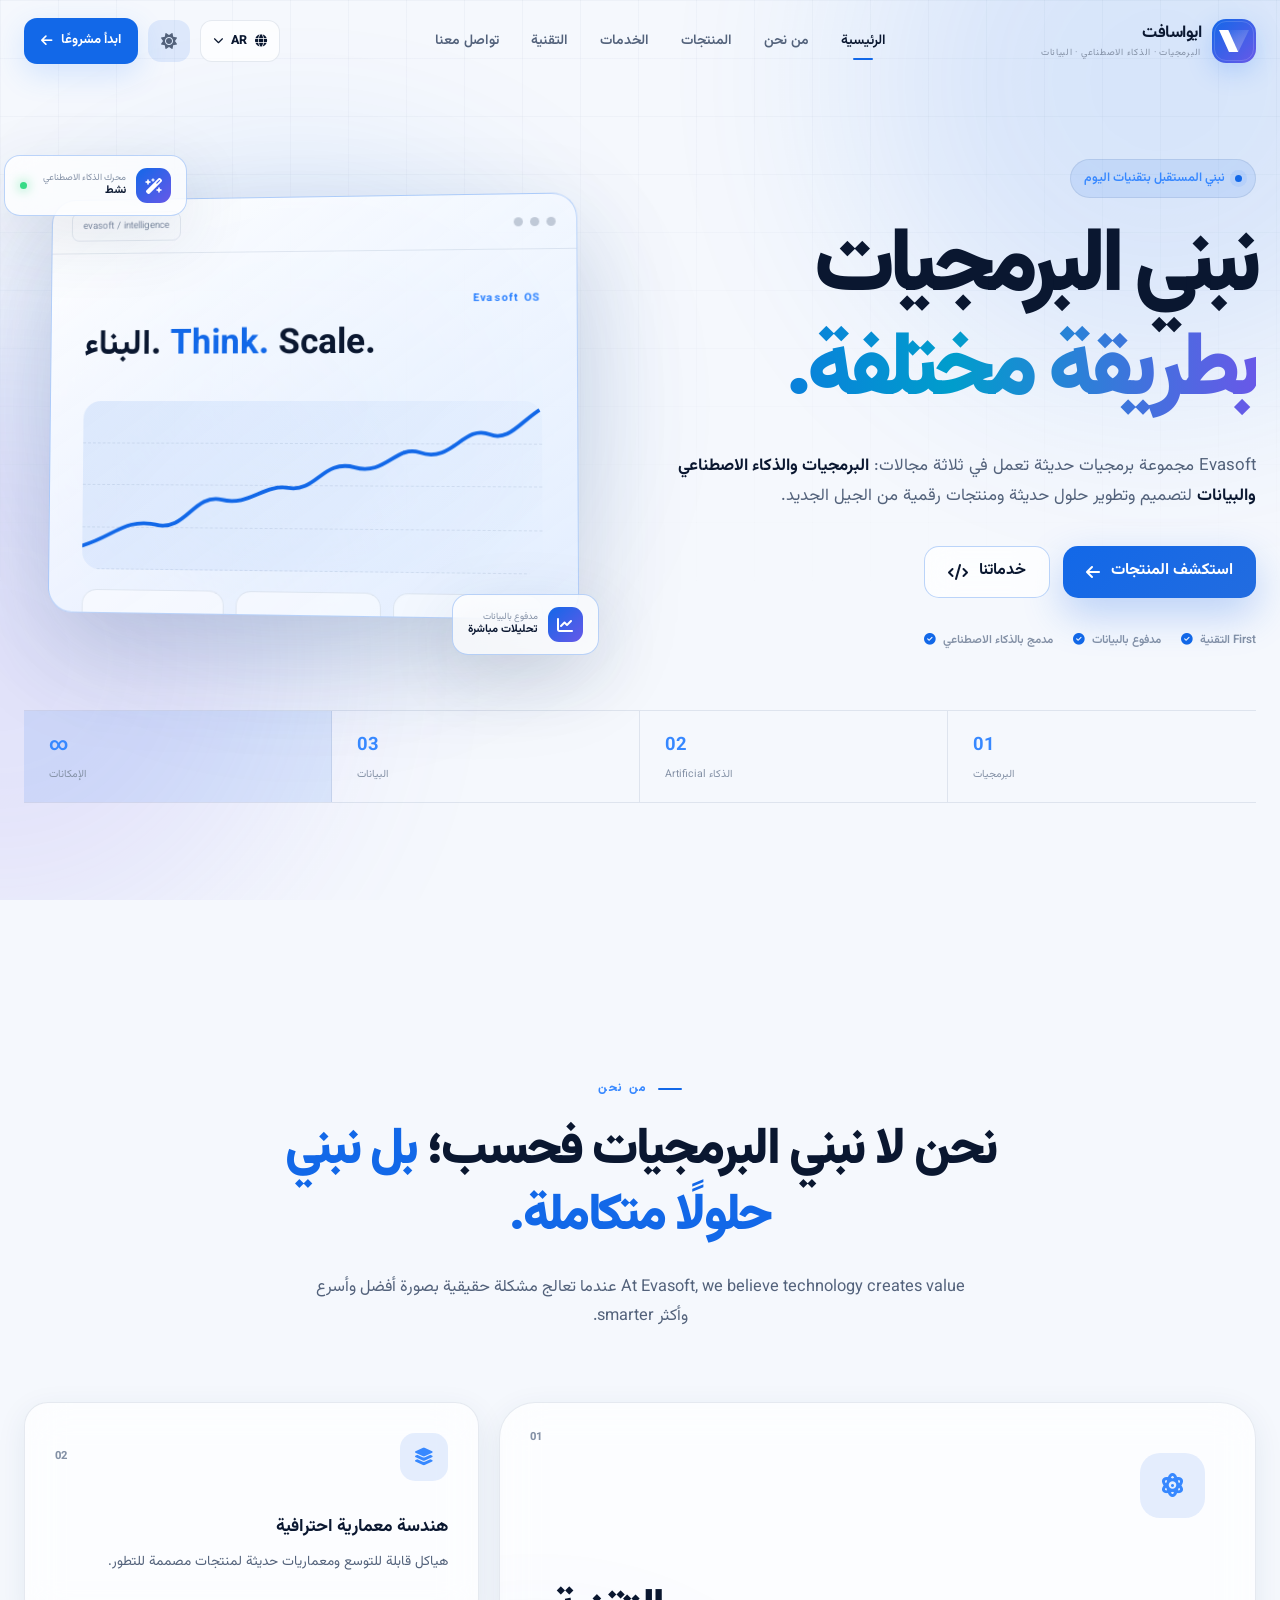
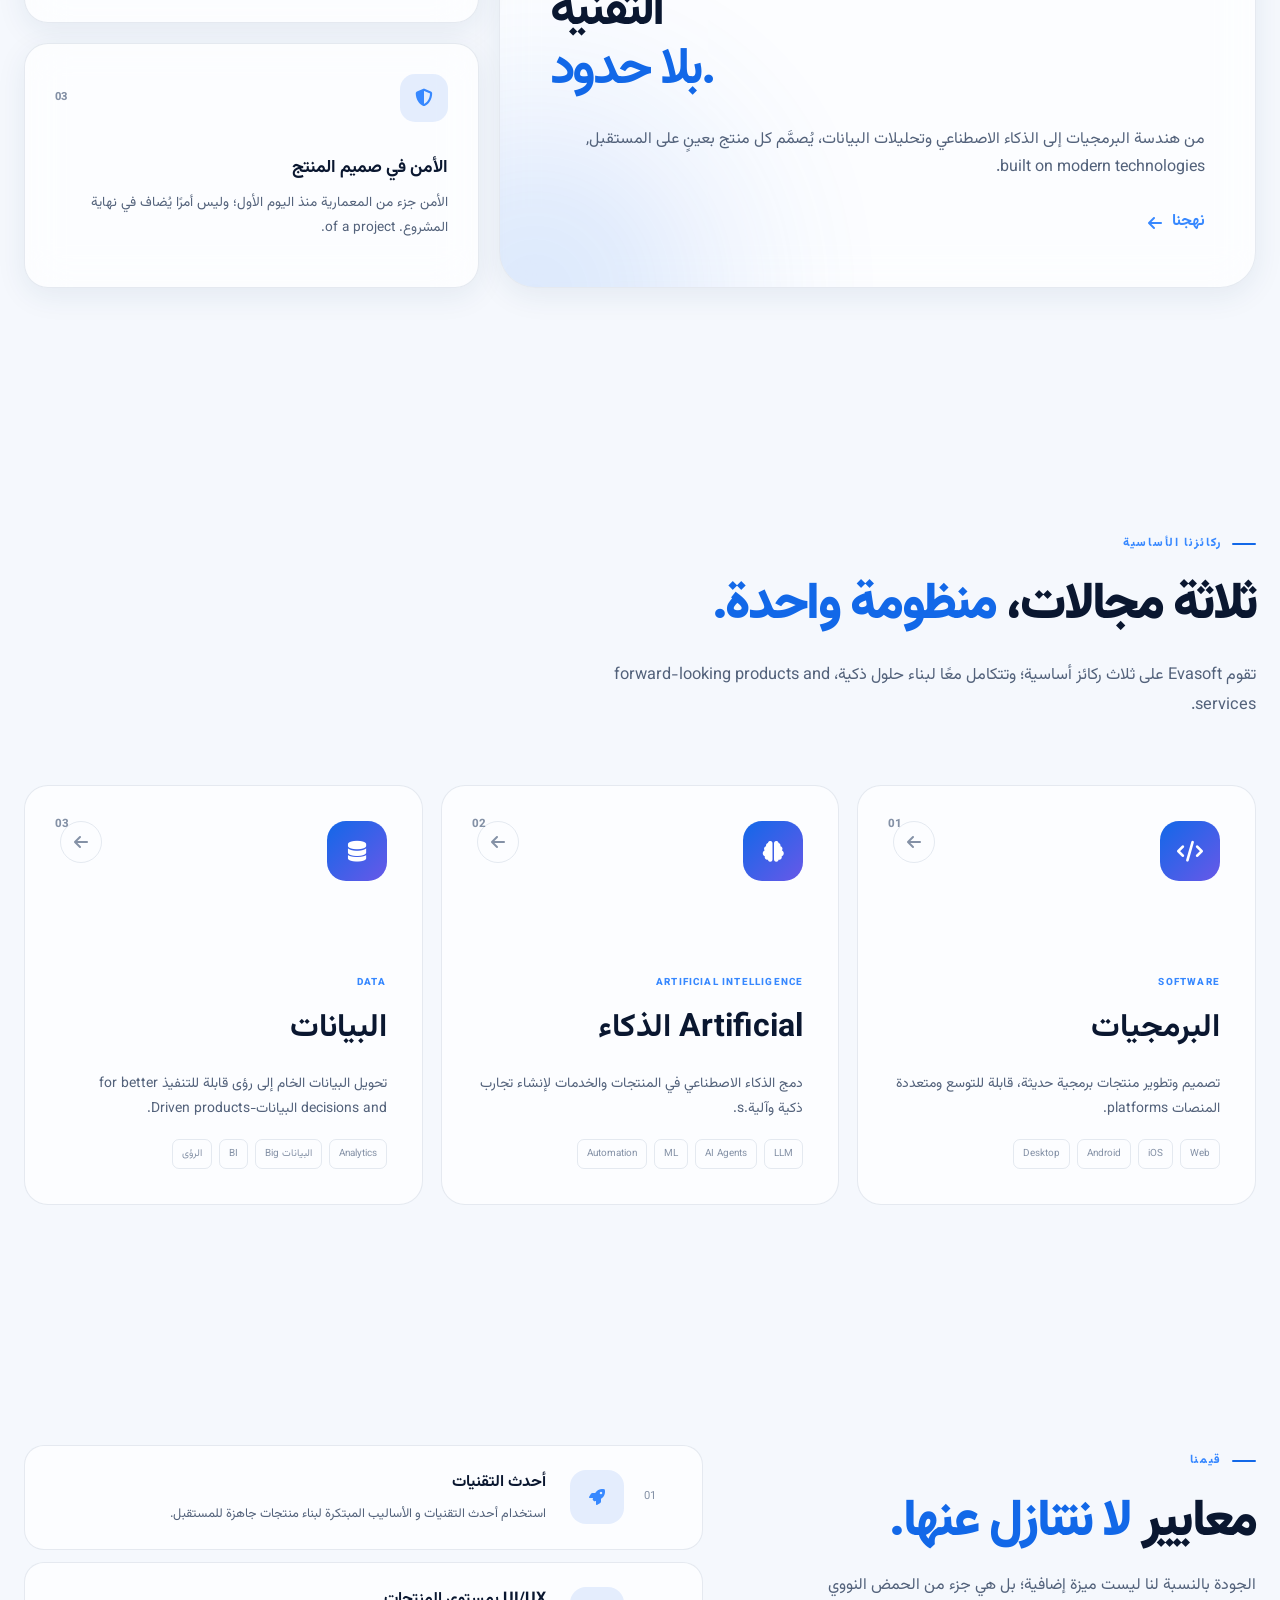
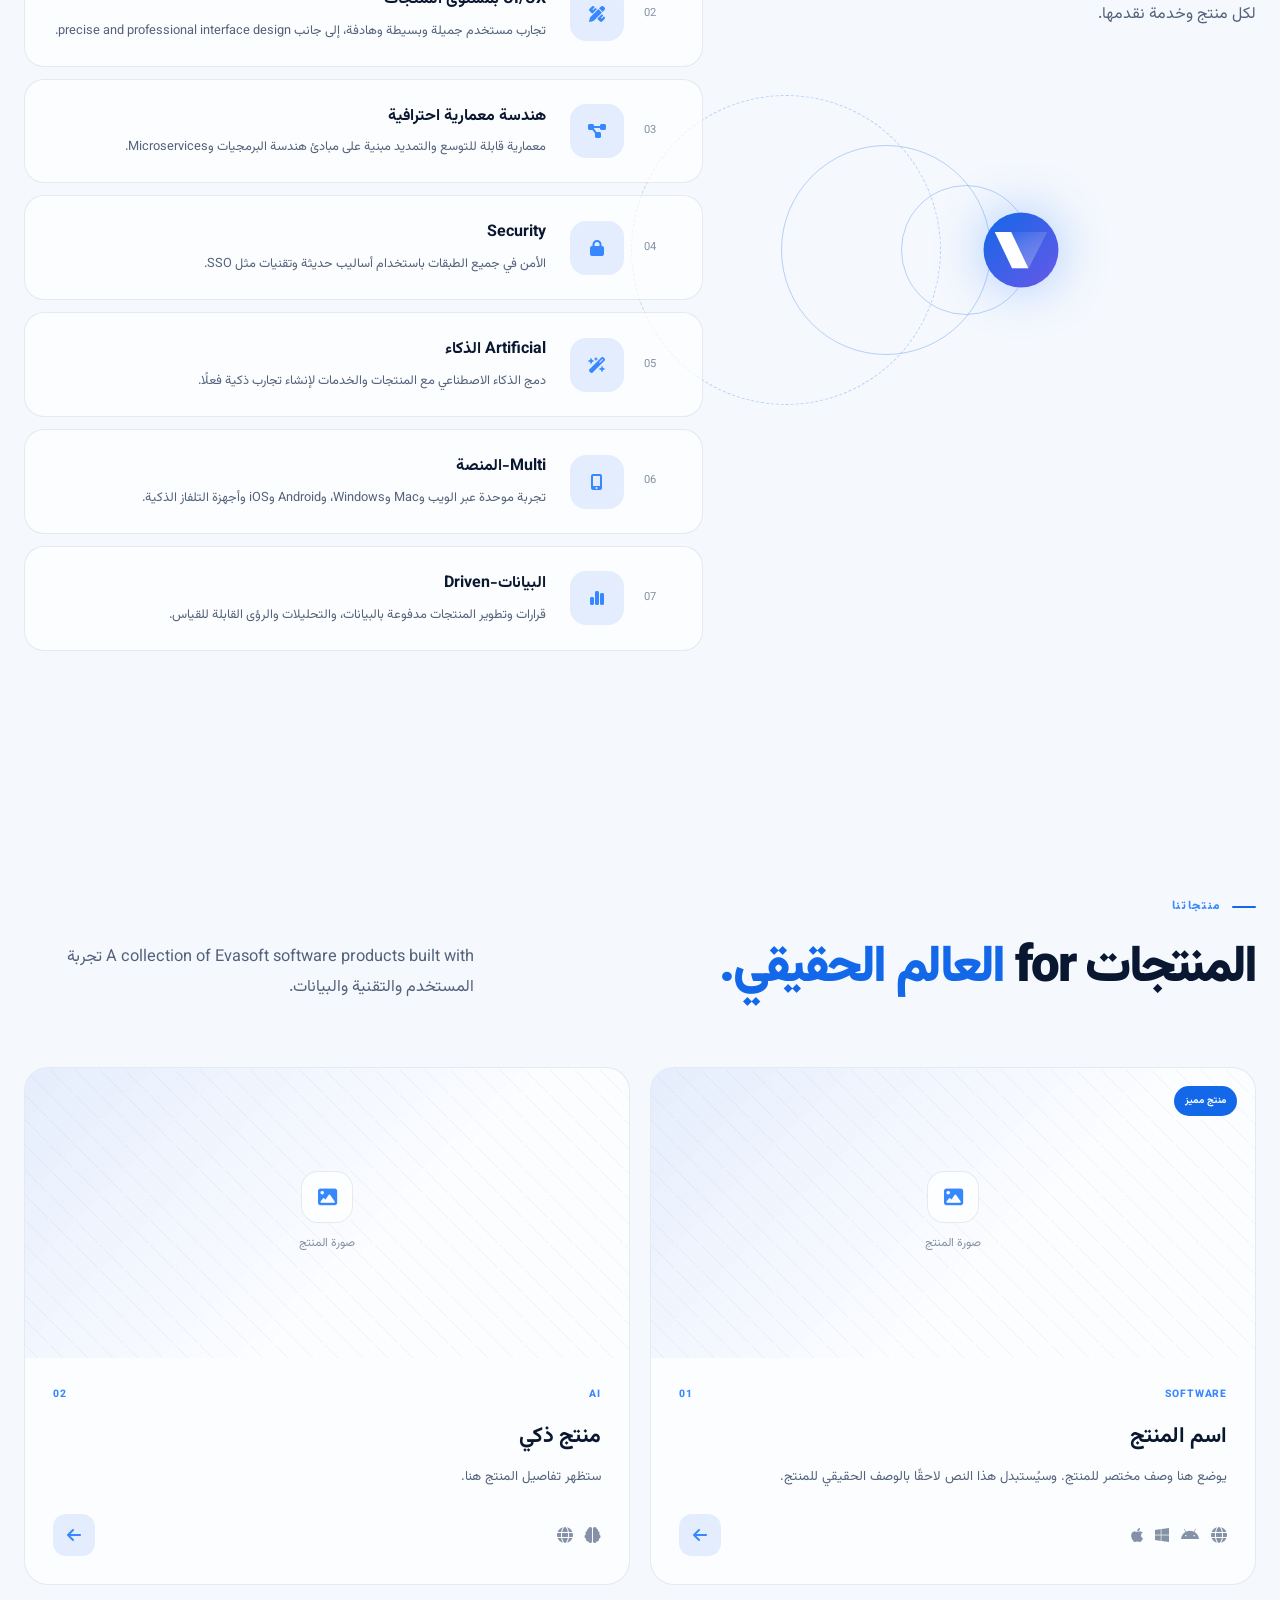
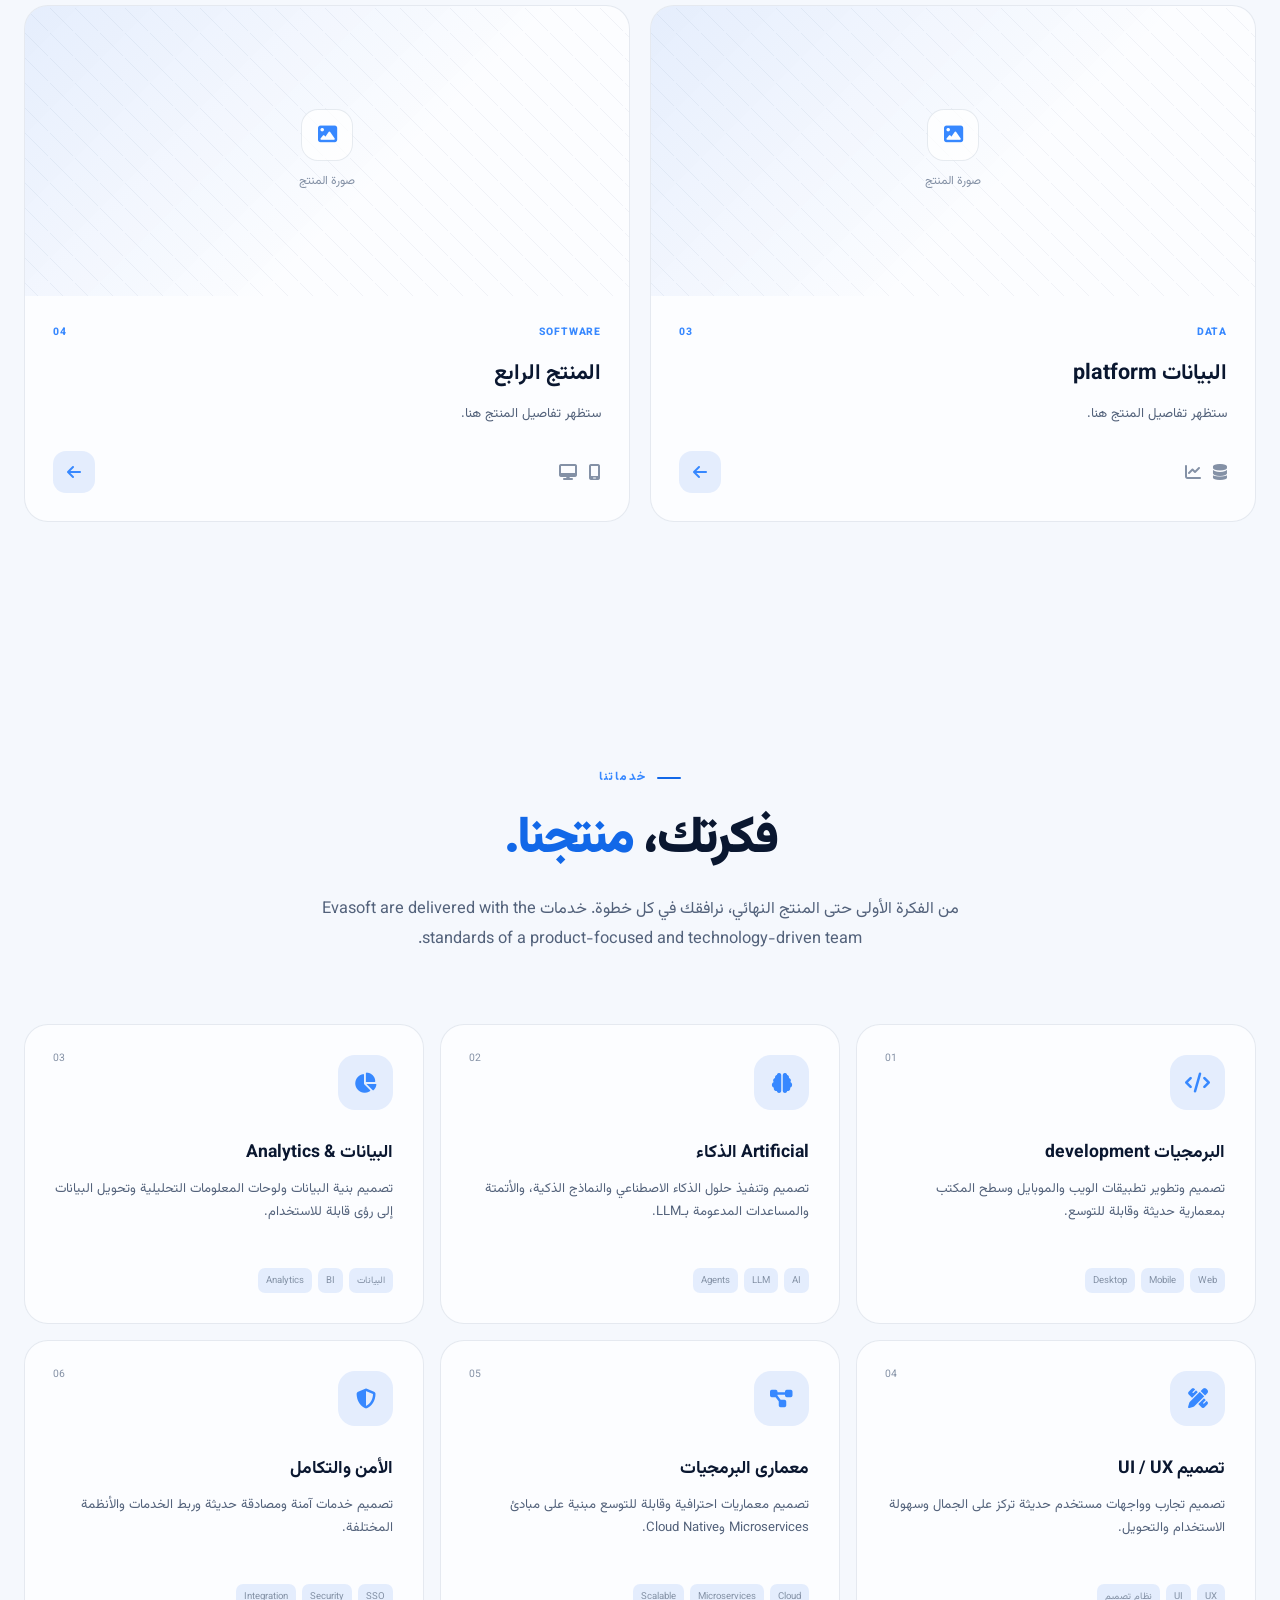
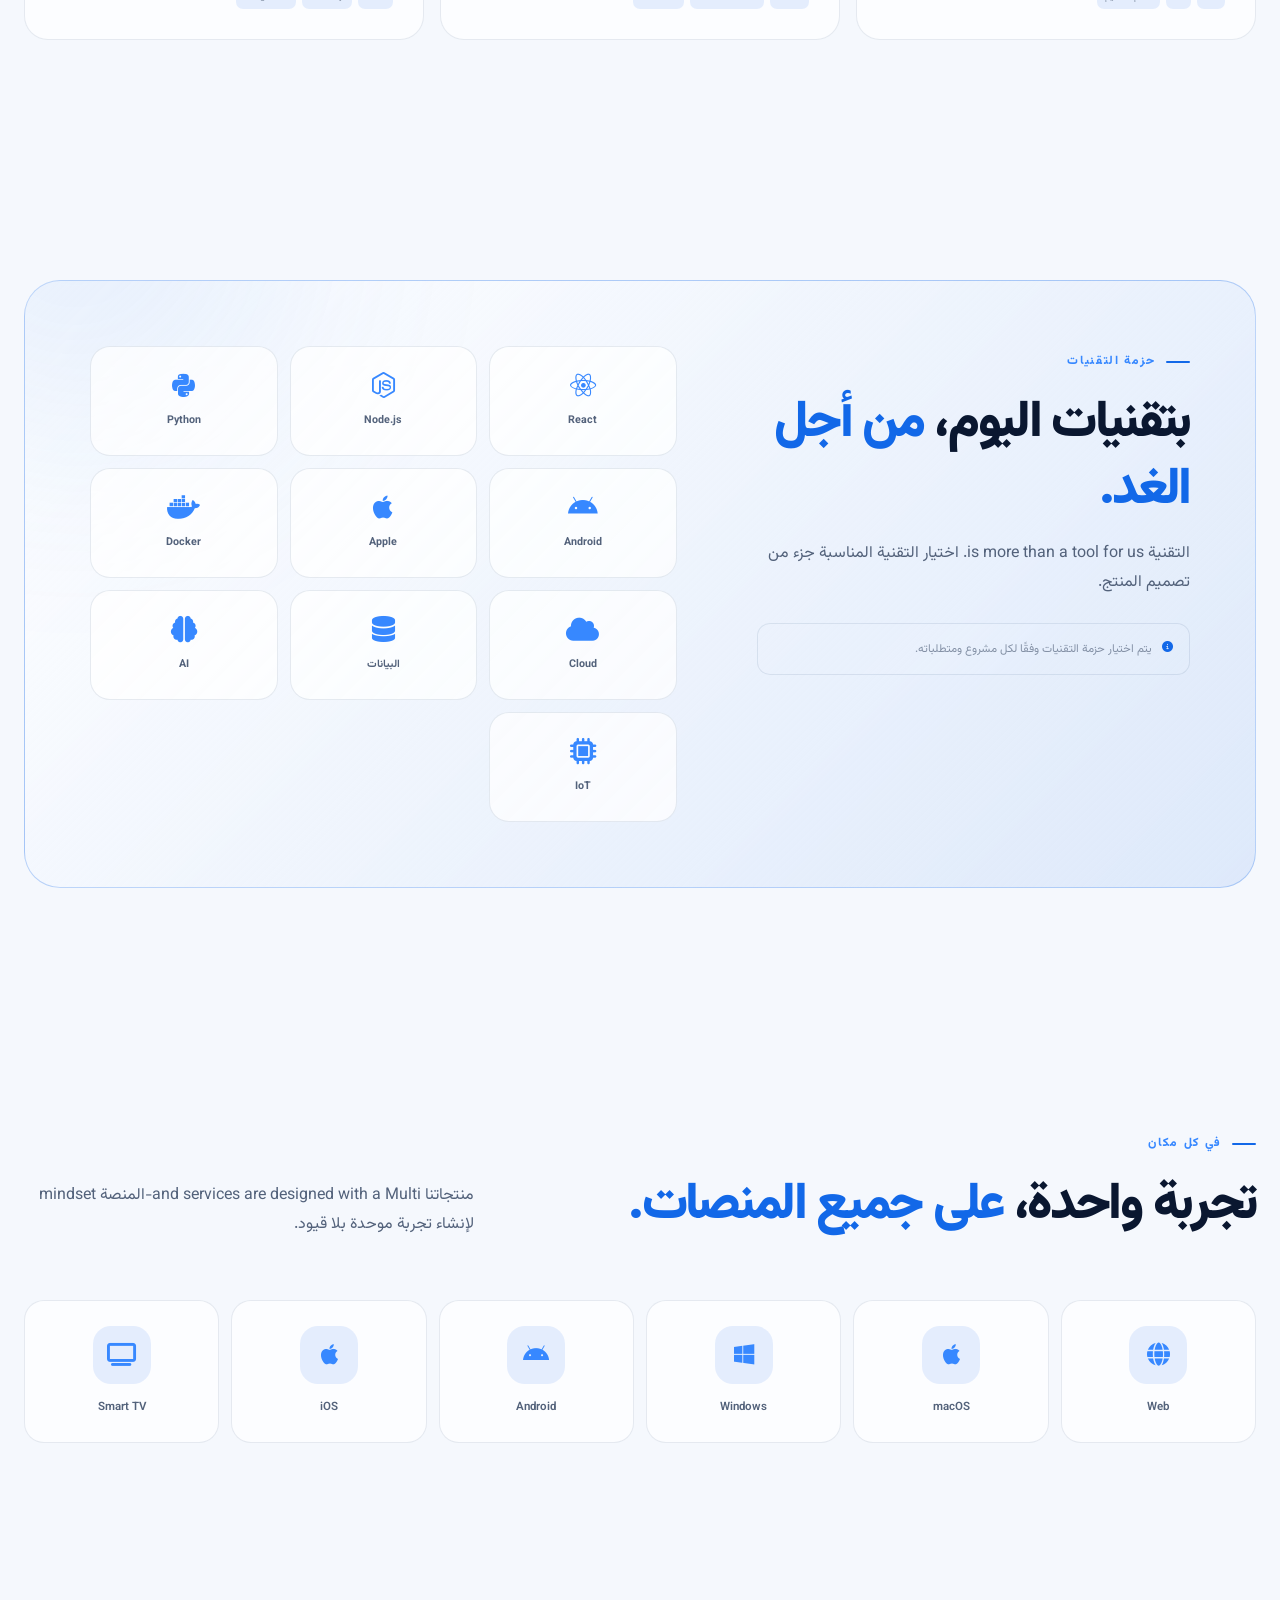
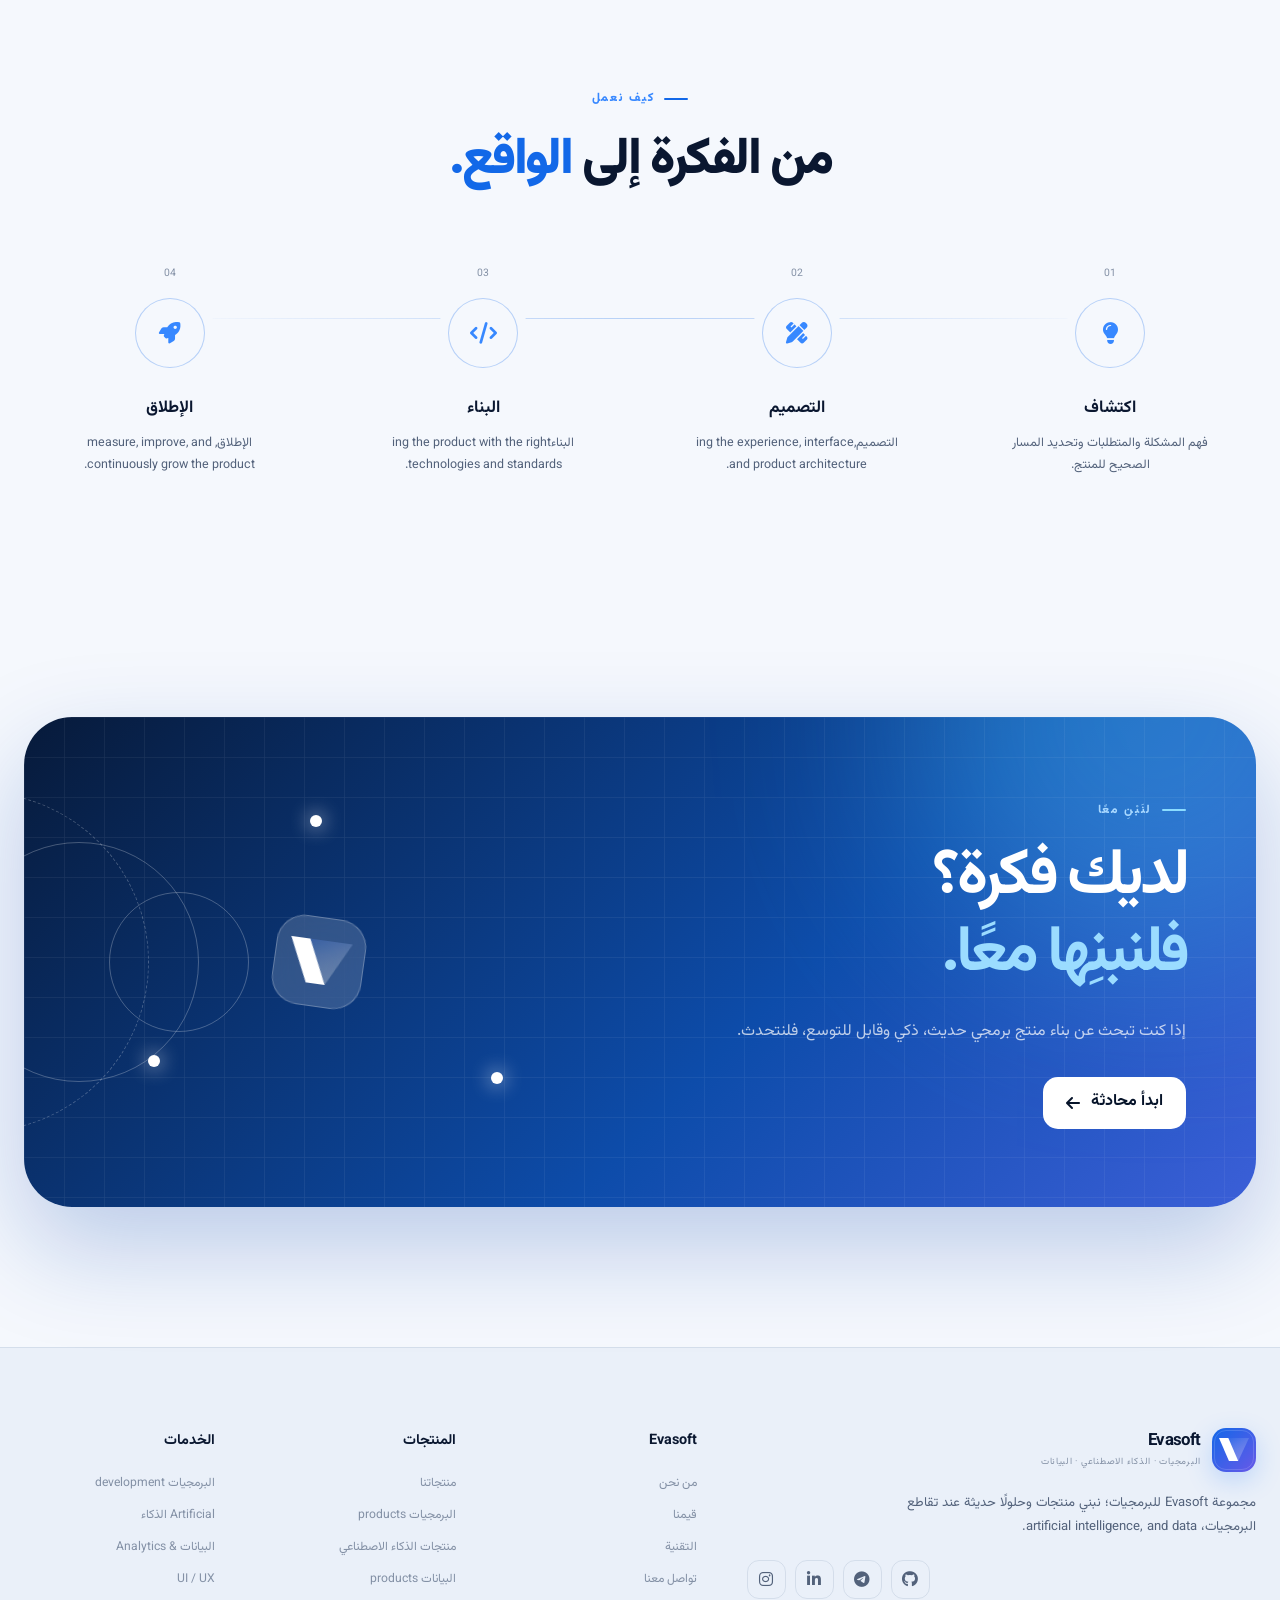
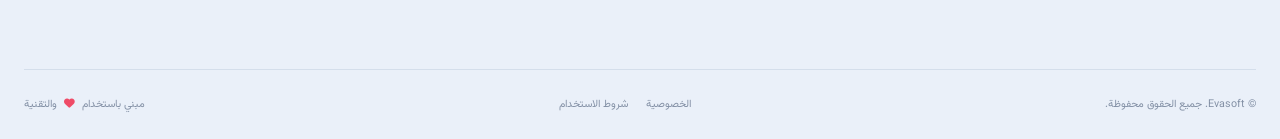
==== commit d09321cf: "minor fixes" ====
--- a/ar/index.html
+++ b/ar/index.html
@@ -1,26 +1,30 @@
 <!DOCTYPE html>
 
 <html dir="rtl" lang="ar">
+
 <head>
-<meta charset="utf-8"/>
-<meta content="width=device-width, initial-scale=1.0" name="viewport"/>
-<title>نبني المستقبل بتقنيات اليوم | Mastersoft</title>
-<meta content="Mastersoft; a modern software group focused on البرمجيات والذكاء الاصطناعي والبيانات." name="description"/>
-<meta content="#07152f" name="theme-color"/>
-<!-- Open Graph -->
-<meta content="Mastersoft — البرمجيات, AI &amp; البيانات" property="og:title"/>
-<meta content="Modern البرمجيات، AI, and data solutions for building the digital products of tomorrow." property="og:description"/>
-<meta content="website" property="og:type"/>
-<!-- Fonts -->
-<link href="https://fonts.googleapis.com" rel="preconnect"/>
-<link crossorigin="" href="https://fonts.gstatic.com" rel="preconnect"/>
-<link href="https://fonts.googleapis.com/css2?family=Vazirmatn:wght@300;400;500;600;700;800;900&amp;display=swap" rel="stylesheet"/>
-<!-- Icons -->
-<link href="https://cdnjs.cloudflare.com/ajax/libs/font-awesome/6.7.2/css/all.min.css" rel="stylesheet"/>
-<!-- Main stylesheet -->
-<link href="../style.css" rel="stylesheet"/>
-<!-- Prevent theme flash -->
-<script>
+    <meta charset="utf-8" />
+    <meta content="width=device-width, initial-scale=1.0" name="viewport" />
+    <title>نبني المستقبل بتقنيات اليوم | ایواسافت</title>
+    <meta content="Evasoft; a modern software group focused on البرمجيات والذكاء الاصطناعي والبيانات."
+        name="description" />
+    <meta content="#07152f" name="theme-color" />
+    <!-- Open Graph -->
+    <meta content="Evasoft — البرمجيات, AI &amp; البيانات" property="og:title" />
+    <meta content="Modern البرمجيات، AI, and data solutions for building the digital products of tomorrow."
+        property="og:description" />
+    <meta content="website" property="og:type" />
+    <!-- Fonts -->
+    <link href="https://fonts.googleapis.com" rel="preconnect" />
+    <link crossorigin="" href="https://fonts.gstatic.com" rel="preconnect" />
+    <link href="https://fonts.googleapis.com/css2?family=Vazirmatn:wght@300;400;500;600;700;800;900&amp;display=swap"
+        rel="stylesheet" />
+    <!-- Icons -->
+    <link href="https://cdnjs.cloudflare.com/ajax/libs/font-awesome/6.7.2/css/all.min.css" rel="stylesheet" />
+    <!-- Main stylesheet -->
+    <link href="../style.css" rel="stylesheet" />
+    <!-- Prevent theme flash -->
+    <script>
         (() => {
             const savedTheme = localStorage.getItem("evasoft-theme");
             const systemDark = window.matchMedia &&
@@ -30,246 +34,250 @@
             document.documentElement.dataset.theme = theme;
         })();
     </script>
-<link href="/en/" rel="canonical"/>
-<link href="/" hreflang="fa" rel="alternate"/>
-<link href="/en/" hreflang="en" rel="alternate"/>
-<link href="/ar/" hreflang="ar" rel="alternate"/>
-<link href="/ru/" hreflang="ru" rel="alternate"/>
-<link href="/zh/" hreflang="zh" rel="alternate"/>
-<link href="/" hreflang="x-default" rel="alternate"/>
+    <link href="/en/" rel="canonical" />
+    <link href="/" hreflang="fa" rel="alternate" />
+    <link href="/en/" hreflang="en" rel="alternate" />
+    <link href="/ar/" hreflang="ar" rel="alternate" />
+    <link href="/ru/" hreflang="ru" rel="alternate" />
+    <link href="/zh/" hreflang="zh" rel="alternate" />
+    <link href="/" hreflang="x-default" rel="alternate" />
 </head>
+
 <body>
-<!-- =========================================================
+    <!-- =========================================================
          PAGE LOADER
     ========================================================== -->
-<div class="page-loader" id="pageLoader">
-<div class="loader-logo">
-<img alt="Mastersoft" class="brand-logo" src="../image/logo.svg"/>
-</div>
-<div class="loader-line">
-<span></span>
-</div>
-</div>
-<!-- =========================================================
+    <div class="page-loader" id="pageLoader">
+        <div class="loader-logo">
+            <img alt="Evasoft" class="brand-logo" src="../image/logo.svg" />
+        </div>
+        <div class="loader-line">
+            <span></span>
+        </div>
+    </div>
+    <!-- =========================================================
          BACKGROUND EFFECTS
     ========================================================== -->
-<div aria-hidden="true" class="site-background">
-<div class="background-orb background-orb-1"></div>
-<div class="background-orb background-orb-2"></div>
-<div class="background-grid"></div>
-<div class="background-noise"></div>
-</div>
-<!-- =========================================================
+    <div aria-hidden="true" class="site-background">
+        <div class="background-orb background-orb-1"></div>
+        <div class="background-orb background-orb-2"></div>
+        <div class="background-grid"></div>
+        <div class="background-noise"></div>
+    </div>
+    <!-- =========================================================
          HEADER
     ========================================================== -->
-<header class="site-header" id="siteHeader">
-<div class="container header-inner">
-<!-- Logo -->
-<a aria-label="Mastersoft" class="brand" href="#home">
-<!--
-                    جای لوگوی واقعی Mastersoft
+    <header class="site-header" id="siteHeader">
+        <div class="container header-inner">
+            <!-- Logo -->
+            <a aria-label="Evasoft" class="brand" href="#home">
+                <!--
+                    جای لوگوی واقعی Evasoft
                     بعداً می‌توانی این بخش را با img جایگزین کنی.
                 -->
-<span class="brand-logo-placeholder">
-<img alt="Mastersoft" class="brand-logo" src="../image/logo.svg"/>
-</span>
-<span class="brand-content">
-<strong class="brand-name">Mastersoft</strong>
-<small class="brand-tagline">البرمجيات · الذكاء الاصطناعي · البيانات</small>
-</span>
-</a>
-<!-- Desktop Navigation -->
-<nav aria-label="Main navigation" class="main-nav">
-<a class="nav-link active" href="#home">
-<span>الرئيسية</span>
-</a>
-<a class="nav-link" href="#about">
-<span>من نحن</span>
-</a>
-<a class="nav-link" href="#products">
-<span>المنتجات</span>
-</a>
-<a class="nav-link" href="#services">
-<span>الخدمات</span>
-</a>
-<a class="nav-link" href="#technology">
-<span>التقنية</span>
-</a>
-<a class="nav-link" href="#contact">
-<span>تواصل معنا</span>
-</a>
-</nav>
-<!-- Header Actions -->
-<div class="header-actions">
-<!-- Language Switcher -->
-<div class="language-switcher">
-<button aria-expanded="false" aria-label="اختيار اللغة" class="language-toggle" type="button">
-<i class="fa-solid fa-globe"></i>
-<span class="language-current">AR</span>
-<i class="fa-solid fa-chevron-down"></i>
-</button>
-<div class="language-menu">
-<a class="language-option" href="../" hreflang="fa" lang="fa">
-<span>الفارسية</span>
-<small>FA</small>
-</a>
-<a class="language-option" href="../en/" hreflang="en" lang="en">
-<span>الإنجليزية</span>
-<small>EN</small>
-</a>
-<a class="language-option active" href="./" hreflang="ar" lang="ar">
-<span>العربية</span>
-<small>AR</small>
-</a>
-<a class="language-option" href="../ru/" hreflang="ru" lang="ru">
-<span>Русский</span>
-<small>RU</small>
-</a>
-<a class="language-option" href="../zh/" hreflang="zh" lang="zh">
-<span>中文</span>
-<small>ZH</small>
-</a>
-</div>
-</div>
-<!-- Theme Toggle -->
-<button aria-label="Toggle theme" class="icon-button theme-toggle" data-theme-toggle="" id="themeToggle" title="Toggle theme" type="button">
-<i class="fa-solid fa-moon theme-icon-dark"></i>
-<i class="fa-solid fa-sun theme-icon-light"></i>
-</button>
-<!-- CTA -->
-<a class="header-cta" href="#contact">
-<span>ابدأ مشروعًا</span>
-<i class="fa-solid fa-arrow-left"></i>
-</a>
-<!-- Mobile Menu -->
-<button aria-expanded="false" aria-label="Open menu" class="icon-button menu-toggle" id="menuToggle" type="button">
-<i class="fa-solid fa-bars"></i>
-</button>
-</div>
-</div>
-<!-- Mobile Navigation -->
-<div class="mobile-nav" id="mobileNav">
-<nav aria-label="Mobile navigation">
-<a class="mobile-nav-link" href="#home">
-<i class="fa-solid fa-house"></i>
-<span>الرئيسية</span>
-</a>
-<a class="mobile-nav-link" href="#about">
-<i class="fa-solid fa-building"></i>
-<span>من نحن</span>
-</a>
-<a class="mobile-nav-link" href="#products">
-<i class="fa-solid fa-cubes"></i>
-<span>المنتجات</span>
-</a>
-<a class="mobile-nav-link" href="#services">
-<i class="fa-solid fa-code"></i>
-<span>الخدمات</span>
-</a>
-<a class="mobile-nav-link" href="#technology">
-<i class="fa-solid fa-microchip"></i>
-<span>التقنية</span>
-</a>
-<a class="mobile-nav-link" href="#contact">
-<i class="fa-solid fa-paper-plane"></i>
-<span>تواصل معنا</span>
-</a>
-</nav>
-</div>
-</header>
-<!-- =========================================================
+                <span class="brand-logo-placeholder">
+                    <img alt="Evasoft" class="brand-logo" src="../image/logo.svg" />
+                </span>
+                <span class="brand-content">
+                    <strong class="brand-name">ایواسافت</strong>
+                    <small class="brand-tagline">البرمجيات · الذكاء الاصطناعي · البيانات</small>
+                </span>
+            </a>
+            <!-- Desktop Navigation -->
+            <nav aria-label="Main navigation" class="main-nav">
+                <a class="nav-link active" href="#home">
+                    <span>الرئيسية</span>
+                </a>
+                <a class="nav-link" href="#about">
+                    <span>من نحن</span>
+                </a>
+                <a class="nav-link" href="#products">
+                    <span>المنتجات</span>
+                </a>
+                <a class="nav-link" href="#services">
+                    <span>الخدمات</span>
+                </a>
+                <a class="nav-link" href="#technology">
+                    <span>التقنية</span>
+                </a>
+                <a class="nav-link" href="#contact">
+                    <span>تواصل معنا</span>
+                </a>
+            </nav>
+            <!-- Header Actions -->
+            <div class="header-actions">
+                <!-- Language Switcher -->
+                <div class="language-switcher">
+                    <button aria-expanded="false" aria-label="اختيار اللغة" class="language-toggle" type="button">
+                        <i class="fa-solid fa-globe"></i>
+                        <span class="language-current">AR</span>
+                        <i class="fa-solid fa-chevron-down"></i>
+                    </button>
+                    <div class="language-menu">
+                        <a class="language-option" href="../" hreflang="fa" lang="fa">
+                            <span>الفارسية</span>
+                            <small>FA</small>
+                        </a>
+                        <a class="language-option" href="../en/" hreflang="en" lang="en">
+                            <span>الإنجليزية</span>
+                            <small>EN</small>
+                        </a>
+                        <a class="language-option active" href="./" hreflang="ar" lang="ar">
+                            <span>العربية</span>
+                            <small>AR</small>
+                        </a>
+                        <a class="language-option" href="../ru/" hreflang="ru" lang="ru">
+                            <span>Русский</span>
+                            <small>RU</small>
+                        </a>
+                        <a class="language-option" href="../zh/" hreflang="zh" lang="zh">
+                            <span>中文</span>
+                            <small>ZH</small>
+                        </a>
+                    </div>
+                </div>
+                <!-- Theme Toggle -->
+                <button aria-label="Toggle theme" class="icon-button theme-toggle" data-theme-toggle="" id="themeToggle"
+                    title="Toggle theme" type="button">
+                    <i class="fa-solid fa-moon theme-icon-dark"></i>
+                    <i class="fa-solid fa-sun theme-icon-light"></i>
+                </button>
+                <!-- CTA -->
+                <a class="header-cta" href="#contact">
+                    <span>ابدأ مشروعًا</span>
+                    <i class="fa-solid fa-arrow-left"></i>
+                </a>
+                <!-- Mobile Menu -->
+                <button aria-expanded="false" aria-label="Open menu" class="icon-button menu-toggle" id="menuToggle"
+                    type="button">
+                    <i class="fa-solid fa-bars"></i>
+                </button>
+            </div>
+        </div>
+        <!-- Mobile Navigation -->
+        <div class="mobile-nav" id="mobileNav">
+            <nav aria-label="Mobile navigation">
+                <a class="mobile-nav-link" href="#home">
+                    <i class="fa-solid fa-house"></i>
+                    <span>الرئيسية</span>
+                </a>
+                <a class="mobile-nav-link" href="#about">
+                    <i class="fa-solid fa-building"></i>
+                    <span>من نحن</span>
+                </a>
+                <a class="mobile-nav-link" href="#products">
+                    <i class="fa-solid fa-cubes"></i>
+                    <span>المنتجات</span>
+                </a>
+                <a class="mobile-nav-link" href="#services">
+                    <i class="fa-solid fa-code"></i>
+                    <span>الخدمات</span>
+                </a>
+                <a class="mobile-nav-link" href="#technology">
+                    <i class="fa-solid fa-microchip"></i>
+                    <span>التقنية</span>
+                </a>
+                <a class="mobile-nav-link" href="#contact">
+                    <i class="fa-solid fa-paper-plane"></i>
+                    <span>تواصل معنا</span>
+                </a>
+            </nav>
+        </div>
+    </header>
+    <!-- =========================================================
          MAIN
     ========================================================== -->
-<main id="main">
-<!-- =====================================================
+    <main id="main">
+        <!-- =====================================================
              HERO
         ====================================================== -->
-<section class="hero-section section" id="home">
-<div class="hero-glow hero-glow-right"></div>
-<div class="hero-glow hero-glow-left"></div>
-<div class="container hero-container">
-<!-- Hero Content -->
-<div class="hero-content reveal">
-<div class="eyebrow">
-<span class="eyebrow-dot"></span>
-<span>نبني المستقبل بتقنيات اليوم</span>
-</div>
-<h1 class="hero-title">
-<span class="hero-title-line">
+        <section class="hero-section section" id="home">
+            <div class="hero-glow hero-glow-right"></div>
+            <div class="hero-glow hero-glow-left"></div>
+            <div class="container hero-container">
+                <!-- Hero Content -->
+                <div class="hero-content reveal">
+                    <div class="eyebrow">
+                        <span class="eyebrow-dot"></span>
+                        <span>نبني المستقبل بتقنيات اليوم</span>
+                    </div>
+                    <h1 class="hero-title">
+                        <span class="hero-title-line">
                             نبني البرمجيات
                         </span>
-<span class="hero-title-gradient">
+                        <span class="hero-title-gradient">
                             بطريقة مختلفة.
                         </span>
-</h1>
-<p class="hero-description">
-                        Mastersoft مجموعة برمجيات حديثة تعمل في ثلاثة مجالات:
+                    </h1>
+                    <p class="hero-description">
+                        Evasoft مجموعة برمجيات حديثة تعمل في ثلاثة مجالات:
                         <strong>البرمجيات والذكاء الاصطناعي والبيانات</strong>
                         لتصميم وتطوير حلول حديثة ومنتجات رقمية من الجيل الجديد.
                     </p>
-<div class="hero-actions">
-<a class="button button-primary" href="#products">
-<span>استكشف المنتجات</span>
-<i class="fa-solid fa-arrow-left"></i>
-</a>
-<a class="button button-secondary" href="#services">
-<span>خدماتنا</span>
-<i class="fa-solid fa-code"></i>
-</a>
-</div>
-<div class="hero-trust">
-<div class="hero-trust-item">
-<i class="fa-solid fa-circle-check"></i>
-<span>التقنية First</span>
-</div>
-<div class="hero-trust-item">
-<i class="fa-solid fa-circle-check"></i>
-<span>مدفوع بالبيانات</span>
-</div>
-<div class="hero-trust-item">
-<i class="fa-solid fa-circle-check"></i>
-<span>مدمج بالذكاء الاصطناعي</span>
-</div>
-</div>
-</div>
-<!-- Hero Visual -->
-<div class="hero-visual reveal reveal-delay-2">
-<div class="hero-visual-glow"></div>
-<div class="hero-dashboard">
-<div class="dashboard-topbar">
-<div class="window-dots">
-<span></span>
-<span></span>
-<span></span>
-</div>
-<div class="dashboard-address">
-                                mastersoft / intelligence
-                            </div>
-</div>
-<div class="dashboard-content">
-<div class="dashboard-heading">
-<span class="dashboard-label">Mastersoft OS</span>
-<h3>
+                    <div class="hero-actions">
+                        <a class="button button-primary" href="#products">
+                            <span>استكشف المنتجات</span>
+                            <i class="fa-solid fa-arrow-left"></i>
+                        </a>
+                        <a class="button button-secondary" href="#services">
+                            <span>خدماتنا</span>
+                            <i class="fa-solid fa-code"></i>
+                        </a>
+                    </div>
+                    <div class="hero-trust">
+                        <div class="hero-trust-item">
+                            <i class="fa-solid fa-circle-check"></i>
+                            <span>التقنية First</span>
+                        </div>
+                        <div class="hero-trust-item">
+                            <i class="fa-solid fa-circle-check"></i>
+                            <span>مدفوع بالبيانات</span>
+                        </div>
+                        <div class="hero-trust-item">
+                            <i class="fa-solid fa-circle-check"></i>
+                            <span>مدمج بالذكاء الاصطناعي</span>
+                        </div>
+                    </div>
+                </div>
+                <!-- Hero Visual -->
+                <div class="hero-visual reveal reveal-delay-2">
+                    <div class="hero-visual-glow"></div>
+                    <div class="hero-dashboard">
+                        <div class="dashboard-topbar">
+                            <div class="window-dots">
+                                <span></span>
+                                <span></span>
+                                <span></span>
+                            </div>
+                            <div class="dashboard-address">
+                                evasoft / intelligence
+                            </div>
+                        </div>
+                        <div class="dashboard-content">
+                            <div class="dashboard-heading">
+                                <span class="dashboard-label">Evasoft OS</span>
+                                <h3>
                                     البناء.
                                     <span>Think.</span>
                                     Scale.
                                 </h3>
-</div>
-<div class="dashboard-chart">
-<div class="chart-grid">
-<span></span>
-<span></span>
-<span></span>
-<span></span>
-</div>
-<svg aria-hidden="true" class="chart-line" preserveaspectratio="none" viewbox="0 0 500 180">
-<defs>
-<lineargradient id="chartGradient" x1="0%" x2="100%" y1="0%" y2="0%">
-<stop offset="0%"></stop>
-<stop offset="100%"></stop>
-</lineargradient>
-</defs>
-<path d="M0 155
+                            </div>
+                            <div class="dashboard-chart">
+                                <div class="chart-grid">
+                                    <span></span>
+                                    <span></span>
+                                    <span></span>
+                                    <span></span>
+                                </div>
+                                <svg aria-hidden="true" class="chart-line" preserveaspectratio="none"
+                                    viewbox="0 0 500 180">
+                                    <defs>
+                                        <lineargradient id="chartGradient" x1="0%" x2="100%" y1="0%" y2="0%">
+                                            <stop offset="0%"></stop>
+                                            <stop offset="100%"></stop>
+                                        </lineargradient>
+                                    </defs>
+                                    <path d="M0 155
                                            C35 145 48 125 82 132
                                            C115 140 124 98 155 105
                                            C185 112 201 88 228 92
@@ -277,951 +285,952 @@
                                            C333 79 345 46 370 54
                                            C405 66 417 24 445 35
                                            C465 43 478 21 500 8"></path>
-</svg>
-</div>
-<div class="dashboard-metrics">
-<div class="metric-card">
-<span>AI</span>
-<strong>98.4%</strong>
-<small>الذكاء</small>
-</div>
-<div class="metric-card">
-<span>DATA</span>
-<strong>24.8K</strong>
-<small>الرؤى</small>
-</div>
-<div class="metric-card">
-<span>CORE</span>
-<strong>99.9%</strong>
-<small>الموثوقية</small>
-</div>
-</div>
-</div>
-</div>
-<!-- Floating Cards -->
-<div class="floating-card floating-card-ai">
-<div class="floating-icon">
-<i class="fa-solid fa-wand-magic-sparkles"></i>
-</div>
-<div>
-<span>محرك الذكاء الاصطناعي</span>
-<strong>نشط</strong>
-</div>
-<span class="status-dot"></span>
-</div>
-<div class="floating-card floating-card-data">
-<div class="floating-icon">
-<i class="fa-solid fa-chart-line"></i>
-</div>
-<div>
-<span>مدفوع بالبيانات</span>
-<strong>تحليلات مباشرة</strong>
-</div>
-</div>
-</div>
-</div>
-<!-- Hero bottom stats -->
-<div class="container hero-stats-container">
-<div class="hero-stats">
-<div class="hero-stat">
-<strong>01</strong>
-<span>البرمجيات</span>
-</div>
-<div class="hero-stat">
-<strong>02</strong>
-<span>Artificial الذكاء</span>
-</div>
-<div class="hero-stat">
-<strong>03</strong>
-<span>البيانات</span>
-</div>
-<div class="hero-stat hero-stat-highlight">
-<strong>∞</strong>
-<span>الإمكانات</span>
-</div>
-</div>
-</div>
-</section>
-<!-- =====================================================
+                                </svg>
+                            </div>
+                            <div class="dashboard-metrics">
+                                <div class="metric-card">
+                                    <span>AI</span>
+                                    <strong>98.4%</strong>
+                                    <small>الذكاء</small>
+                                </div>
+                                <div class="metric-card">
+                                    <span>DATA</span>
+                                    <strong>24.8K</strong>
+                                    <small>الرؤى</small>
+                                </div>
+                                <div class="metric-card">
+                                    <span>CORE</span>
+                                    <strong>99.9%</strong>
+                                    <small>الموثوقية</small>
+                                </div>
+                            </div>
+                        </div>
+                    </div>
+                    <!-- Floating Cards -->
+                    <div class="floating-card floating-card-ai">
+                        <div class="floating-icon">
+                            <i class="fa-solid fa-wand-magic-sparkles"></i>
+                        </div>
+                        <div>
+                            <span>محرك الذكاء الاصطناعي</span>
+                            <strong>نشط</strong>
+                        </div>
+                        <span class="status-dot"></span>
+                    </div>
+                    <div class="floating-card floating-card-data">
+                        <div class="floating-icon">
+                            <i class="fa-solid fa-chart-line"></i>
+                        </div>
+                        <div>
+                            <span>مدفوع بالبيانات</span>
+                            <strong>تحليلات مباشرة</strong>
+                        </div>
+                    </div>
+                </div>
+            </div>
+            <!-- Hero bottom stats -->
+            <div class="container hero-stats-container">
+                <div class="hero-stats">
+                    <div class="hero-stat">
+                        <strong>01</strong>
+                        <span>البرمجيات</span>
+                    </div>
+                    <div class="hero-stat">
+                        <strong>02</strong>
+                        <span>Artificial الذكاء</span>
+                    </div>
+                    <div class="hero-stat">
+                        <strong>03</strong>
+                        <span>البيانات</span>
+                    </div>
+                    <div class="hero-stat hero-stat-highlight">
+                        <strong>∞</strong>
+                        <span>الإمكانات</span>
+                    </div>
+                </div>
+            </div>
+        </section>
+        <!-- =====================================================
              ABOUT / INTRO
         ====================================================== -->
-<section class="about-section section" id="about">
-<div class="container">
-<div class="section-heading centered reveal">
-<div class="section-kicker">
-<span>من نحن</span>
-</div>
-<h2 class="section-title">
+        <section class="about-section section" id="about">
+            <div class="container">
+                <div class="section-heading centered reveal">
+                    <div class="section-kicker">
+                        <span>من نحن</span>
+                    </div>
+                    <h2 class="section-title">
                         نحن لا نبني البرمجيات فحسب؛
                         <span>بل نبني حلولًا متكاملة.</span>
-</h2>
-<p class="section-description">
-                        At Mastersoft, we believe technology creates value
+                    </h2>
+                    <p class="section-description">
+                        At Evasoft, we believe technology creates value
                         عندما تعالج مشكلة حقيقية بصورة أفضل وأسرع وأكثر smarter.
                     </p>
-</div>
-<div class="about-grid">
-<div class="about-main-card reveal">
-<div class="about-card-number">01</div>
-<div class="about-card-icon">
-<i class="fa-solid fa-atom"></i>
-</div>
-<h3>
-                            التقنية<br/>
-<span>بلا حدود.</span>
-</h3>
-<p>
+                </div>
+                <div class="about-grid">
+                    <div class="about-main-card reveal">
+                        <div class="about-card-number">01</div>
+                        <div class="about-card-icon">
+                            <i class="fa-solid fa-atom"></i>
+                        </div>
+                        <h3>
+                            التقنية<br />
+                            <span>بلا حدود.</span>
+                        </h3>
+                        <p>
                             من هندسة البرمجيات إلى الذكاء الاصطناعي وتحليلات البيانات،
                             يُصمَّم كل منتج بعينٍ على المستقبل, built on
                             modern technologies.
                         </p>
-<a class="text-link" href="#values">
-<span>نهجنا</span>
-<i class="fa-solid fa-arrow-left"></i>
-</a>
-</div>
-<div class="about-side-cards">
-<article class="about-small-card reveal reveal-delay-1">
-<div class="small-card-top">
-<span class="small-card-icon">
-<i class="fa-solid fa-layer-group"></i>
-</span>
-<span class="small-card-number">02</span>
-</div>
-<h3>هندسة معمارية احترافية</h3>
-<p>
+                        <a class="text-link" href="#values">
+                            <span>نهجنا</span>
+                            <i class="fa-solid fa-arrow-left"></i>
+                        </a>
+                    </div>
+                    <div class="about-side-cards">
+                        <article class="about-small-card reveal reveal-delay-1">
+                            <div class="small-card-top">
+                                <span class="small-card-icon">
+                                    <i class="fa-solid fa-layer-group"></i>
+                                </span>
+                                <span class="small-card-number">02</span>
+                            </div>
+                            <h3>هندسة معمارية احترافية</h3>
+                            <p>
                                 هياكل قابلة للتوسع ومعماريات حديثة
                                 لمنتجات مصممة للتطور.
                             </p>
-</article>
-<article class="about-small-card reveal reveal-delay-2">
-<div class="small-card-top">
-<span class="small-card-icon">
-<i class="fa-solid fa-shield-halved"></i>
-</span>
-<span class="small-card-number">03</span>
-</div>
-<h3>الأمن في صميم المنتج</h3>
-<p>
+                        </article>
+                        <article class="about-small-card reveal reveal-delay-2">
+                            <div class="small-card-top">
+                                <span class="small-card-icon">
+                                    <i class="fa-solid fa-shield-halved"></i>
+                                </span>
+                                <span class="small-card-number">03</span>
+                            </div>
+                            <h3>الأمن في صميم المنتج</h3>
+                            <p>
                                 الأمن جزء من المعمارية منذ اليوم الأول؛
                                 وليس أمرًا يُضاف في نهاية المشروع. of a project.
                             </p>
-</article>
-</div>
-</div>
-</div>
-</section>
-<!-- =====================================================
+                        </article>
+                    </div>
+                </div>
+            </div>
+        </section>
+        <!-- =====================================================
              THREE PILLARS
         ====================================================== -->
-<section class="pillars-section section" id="pillars">
-<div class="container">
-<div class="section-heading reveal">
-<div class="section-kicker">
-<span>ركائزنا الأساسية</span>
-</div>
-<h2 class="section-title">
+        <section class="pillars-section section" id="pillars">
+            <div class="container">
+                <div class="section-heading reveal">
+                    <div class="section-kicker">
+                        <span>ركائزنا الأساسية</span>
+                    </div>
+                    <h2 class="section-title">
                         ثلاثة مجالات،
                         <span>منظومة واحدة.</span>
-</h2>
-<p class="section-description">
-                        تقوم Mastersoft على ثلاث ركائز أساسية؛
+                    </h2>
+                    <p class="section-description">
+                        تقوم Evasoft على ثلاث ركائز أساسية؛
                         وتتكامل معًا لبناء حلول ذكية،
                         forward-looking products and services.
                     </p>
-</div>
-<div class="pillars-grid">
-<!-- البرمجيات -->
-<article class="pillar-card pillar-software reveal">
-<div class="pillar-number">01</div>
-<div class="pillar-icon">
-<i class="fa-solid fa-code"></i>
-</div>
-<div class="pillar-content">
-<span class="pillar-label">SOFTWARE</span>
-<h3>البرمجيات</h3>
-<p>
+                </div>
+                <div class="pillars-grid">
+                    <!-- البرمجيات -->
+                    <article class="pillar-card pillar-software reveal">
+                        <div class="pillar-number">01</div>
+                        <div class="pillar-icon">
+                            <i class="fa-solid fa-code"></i>
+                        </div>
+                        <div class="pillar-content">
+                            <span class="pillar-label">SOFTWARE</span>
+                            <h3>البرمجيات</h3>
+                            <p>
                                 تصميم وتطوير منتجات برمجية حديثة،
                                 قابلة للتوسع ومتعددة المنصات platforms.
                             </p>
-<div class="pillar-tags">
-<span>Web</span>
-<span>iOS</span>
-<span>Android</span>
-<span>Desktop</span>
-</div>
-</div>
-<div class="pillar-arrow">
-<i class="fa-solid fa-arrow-left"></i>
-</div>
-</article>
-<!-- AI -->
-<article class="pillar-card pillar-ai reveal reveal-delay-1">
-<div class="pillar-number">02</div>
-<div class="pillar-icon">
-<i class="fa-solid fa-brain"></i>
-</div>
-<div class="pillar-content">
-<span class="pillar-label">ARTIFICIAL INTELLIGENCE</span>
-<h3>Artificial الذكاء</h3>
-<p>
+                            <div class="pillar-tags">
+                                <span>Web</span>
+                                <span>iOS</span>
+                                <span>Android</span>
+                                <span>Desktop</span>
+                            </div>
+                        </div>
+                        <div class="pillar-arrow">
+                            <i class="fa-solid fa-arrow-left"></i>
+                        </div>
+                    </article>
+                    <!-- AI -->
+                    <article class="pillar-card pillar-ai reveal reveal-delay-1">
+                        <div class="pillar-number">02</div>
+                        <div class="pillar-icon">
+                            <i class="fa-solid fa-brain"></i>
+                        </div>
+                        <div class="pillar-content">
+                            <span class="pillar-label">ARTIFICIAL INTELLIGENCE</span>
+                            <h3>Artificial الذكاء</h3>
+                            <p>
                                 دمج الذكاء الاصطناعي في المنتجات والخدمات
                                 لإنشاء تجارب ذكية وآلية.s.
                             </p>
-<div class="pillar-tags">
-<span>LLM</span>
-<span>AI Agents</span>
-<span>ML</span>
-<span>Automation</span>
-</div>
-</div>
-<div class="pillar-arrow">
-<i class="fa-solid fa-arrow-left"></i>
-</div>
-</article>
-<!-- البيانات -->
-<article class="pillar-card pillar-data reveal reveal-delay-2">
-<div class="pillar-number">03</div>
-<div class="pillar-icon">
-<i class="fa-solid fa-database"></i>
-</div>
-<div class="pillar-content">
-<span class="pillar-label">DATA</span>
-<h3>البيانات</h3>
-<p>
+                            <div class="pillar-tags">
+                                <span>LLM</span>
+                                <span>AI Agents</span>
+                                <span>ML</span>
+                                <span>Automation</span>
+                            </div>
+                        </div>
+                        <div class="pillar-arrow">
+                            <i class="fa-solid fa-arrow-left"></i>
+                        </div>
+                    </article>
+                    <!-- البيانات -->
+                    <article class="pillar-card pillar-data reveal reveal-delay-2">
+                        <div class="pillar-number">03</div>
+                        <div class="pillar-icon">
+                            <i class="fa-solid fa-database"></i>
+                        </div>
+                        <div class="pillar-content">
+                            <span class="pillar-label">DATA</span>
+                            <h3>البيانات</h3>
+                            <p>
                                 تحويل البيانات الخام إلى رؤى قابلة للتنفيذ
                                 for better decisions and البيانات-Driven products.
                             </p>
-<div class="pillar-tags">
-<span>Analytics</span>
-<span>Big البيانات</span>
-<span>BI</span>
-<span>الرؤى</span>
-</div>
-</div>
-<div class="pillar-arrow">
-<i class="fa-solid fa-arrow-left"></i>
-</div>
-</article>
-</div>
-</div>
-</section>
-<!-- =====================================================
+                            <div class="pillar-tags">
+                                <span>Analytics</span>
+                                <span>Big البيانات</span>
+                                <span>BI</span>
+                                <span>الرؤى</span>
+                            </div>
+                        </div>
+                        <div class="pillar-arrow">
+                            <i class="fa-solid fa-arrow-left"></i>
+                        </div>
+                    </article>
+                </div>
+            </div>
+        </section>
+        <!-- =====================================================
              VALUES
         ====================================================== -->
-<section class="values-section section" id="values">
-<div class="container">
-<div class="values-layout">
-<div class="values-intro reveal">
-<div class="section-kicker">
-<span>قيمنا</span>
-</div>
-<h2 class="section-title">
+        <section class="values-section section" id="values">
+            <div class="container">
+                <div class="values-layout">
+                    <div class="values-intro reveal">
+                        <div class="section-kicker">
+                            <span>قيمنا</span>
+                        </div>
+                        <h2 class="section-title">
                             معايير
                             <span>لا نتنازل عنها.</span>
-</h2>
-<p>
+                        </h2>
+                        <p>
                             الجودة بالنسبة لنا ليست ميزة إضافية؛
                             بل هي جزء من الحمض النووي لكل منتج وخدمة نقدمها.
                         </p>
-<div aria-hidden="true" class="values-orbit">
-<div class="orbit orbit-1"></div>
-<div class="orbit orbit-2"></div>
-<div class="orbit orbit-3"></div>
-<div class="orbit-core">
-<img alt="Mastersoft" class="brand-logo" src="../image/logo.svg"/>
-</div>
-</div>
-</div>
-<div class="values-list">
-<article class="value-item reveal">
-<span class="value-number">01</span>
-<div class="value-icon">
-<i class="fa-solid fa-rocket"></i>
-</div>
-<div class="value-content">
-<h3>أحدث التقنيات</h3>
-<p>
+                        <div aria-hidden="true" class="values-orbit">
+                            <div class="orbit orbit-1"></div>
+                            <div class="orbit orbit-2"></div>
+                            <div class="orbit orbit-3"></div>
+                            <div class="orbit-core">
+                                <img alt="Evasoft" class="brand-logo" src="../image/logo.svg" />
+                            </div>
+                        </div>
+                    </div>
+                    <div class="values-list">
+                        <article class="value-item reveal">
+                            <span class="value-number">01</span>
+                            <div class="value-icon">
+                                <i class="fa-solid fa-rocket"></i>
+                            </div>
+                            <div class="value-content">
+                                <h3>أحدث التقنيات</h3>
+                                <p>
                                     استخدام أحدث التقنيات و
                                     الأساليب المبتكرة لبناء منتجات جاهزة للمستقبل.
                                 </p>
-</div>
-</article>
-<article class="value-item reveal">
-<span class="value-number">02</span>
-<div class="value-icon">
-<i class="fa-solid fa-pen-ruler"></i>
-</div>
-<div class="value-content">
-<h3>UI/UX بمستوى المنتجات</h3>
-<p>
+                            </div>
+                        </article>
+                        <article class="value-item reveal">
+                            <span class="value-number">02</span>
+                            <div class="value-icon">
+                                <i class="fa-solid fa-pen-ruler"></i>
+                            </div>
+                            <div class="value-content">
+                                <h3>UI/UX بمستوى المنتجات</h3>
+                                <p>
                                     تجارب مستخدم جميلة وبسيطة وهادفة، إلى جانب
                                     precise and professional interface design.
                                 </p>
-</div>
-</article>
-<article class="value-item reveal">
-<span class="value-number">03</span>
-<div class="value-icon">
-<i class="fa-solid fa-diagram-project"></i>
-</div>
-<div class="value-content">
-<h3>هندسة معمارية احترافية</h3>
-<p>
+                            </div>
+                        </article>
+                        <article class="value-item reveal">
+                            <span class="value-number">03</span>
+                            <div class="value-icon">
+                                <i class="fa-solid fa-diagram-project"></i>
+                            </div>
+                            <div class="value-content">
+                                <h3>هندسة معمارية احترافية</h3>
+                                <p>
                                     معمارية قابلة للتوسع والتمديد مبنية على
                                     مبادئ هندسة البرمجيات وMicroservices.
                                 </p>
-</div>
-</article>
-<article class="value-item reveal">
-<span class="value-number">04</span>
-<div class="value-icon">
-<i class="fa-solid fa-lock"></i>
-</div>
-<div class="value-content">
-<h3>Security</h3>
-<p>
+                            </div>
+                        </article>
+                        <article class="value-item reveal">
+                            <span class="value-number">04</span>
+                            <div class="value-icon">
+                                <i class="fa-solid fa-lock"></i>
+                            </div>
+                            <div class="value-content">
+                                <h3>Security</h3>
+                                <p>
                                     الأمن في جميع الطبقات باستخدام أساليب حديثة
                                     وتقنيات مثل SSO.
                                 </p>
-</div>
-</article>
-<article class="value-item reveal">
-<span class="value-number">05</span>
-<div class="value-icon">
-<i class="fa-solid fa-wand-magic-sparkles"></i>
-</div>
-<div class="value-content">
-<h3>Artificial الذكاء</h3>
-<p>
+                            </div>
+                        </article>
+                        <article class="value-item reveal">
+                            <span class="value-number">05</span>
+                            <div class="value-icon">
+                                <i class="fa-solid fa-wand-magic-sparkles"></i>
+                            </div>
+                            <div class="value-content">
+                                <h3>Artificial الذكاء</h3>
+                                <p>
                                     دمج الذكاء الاصطناعي مع المنتجات والخدمات لإنشاء
                                     تجارب ذكية فعلًا.
                                 </p>
-</div>
-</article>
-<article class="value-item reveal">
-<span class="value-number">06</span>
-<div class="value-icon">
-<i class="fa-solid fa-mobile-screen-button"></i>
-</div>
-<div class="value-content">
-<h3>Multi-المنصة</h3>
-<p>
+                            </div>
+                        </article>
+                        <article class="value-item reveal">
+                            <span class="value-number">06</span>
+                            <div class="value-icon">
+                                <i class="fa-solid fa-mobile-screen-button"></i>
+                            </div>
+                            <div class="value-content">
+                                <h3>Multi-المنصة</h3>
+                                <p>
                                     تجربة موحدة عبر الويب وMac وWindows،
                                     وAndroid وiOS وأجهزة التلفاز الذكية.
                                 </p>
-</div>
-</article>
-<article class="value-item reveal">
-<span class="value-number">07</span>
-<div class="value-icon">
-<i class="fa-solid fa-chart-simple"></i>
-</div>
-<div class="value-content">
-<h3>البيانات-Driven</h3>
-<p>
+                            </div>
+                        </article>
+                        <article class="value-item reveal">
+                            <span class="value-number">07</span>
+                            <div class="value-icon">
+                                <i class="fa-solid fa-chart-simple"></i>
+                            </div>
+                            <div class="value-content">
+                                <h3>البيانات-Driven</h3>
+                                <p>
                                     قرارات وتطوير المنتجات مدفوعة بالبيانات،
                                     والتحليلات والرؤى القابلة للقياس.
                                 </p>
-</div>
-</article>
-</div>
-</div>
-</div>
-</section>
-<!-- =====================================================
+                            </div>
+                        </article>
+                    </div>
+                </div>
+            </div>
+        </section>
+        <!-- =====================================================
              PRODUCTS
         ====================================================== -->
-<section class="products-section section" id="products">
-<div class="container">
-<div class="section-heading products-heading reveal">
-<div>
-<div class="section-kicker">
-<span>منتجاتنا</span>
-</div>
-<h2 class="section-title">
+        <section class="products-section section" id="products">
+            <div class="container">
+                <div class="section-heading products-heading reveal">
+                    <div>
+                        <div class="section-kicker">
+                            <span>منتجاتنا</span>
+                        </div>
+                        <h2 class="section-title">
                             المنتجات for
                             <span>العالم الحقيقي.</span>
-</h2>
-</div>
-<p class="section-description">
-                        A collection of Mastersoft software products built with
+                        </h2>
+                    </div>
+                    <p class="section-description">
+                        A collection of Evasoft software products built with
                         تجربة المستخدم والتقنية والبيانات.
                     </p>
-</div>
-<div class="products-grid">
-<!-- Product 01 -->
-<article class="product-card product-card-featured reveal">
-<div class="product-image placeholder-image">
-<div class="placeholder-pattern"></div>
-<div class="placeholder-content">
-<span class="placeholder-icon">
-<i class="fa-solid fa-image"></i>
-</span>
-<span>
+                </div>
+                <div class="products-grid">
+                    <!-- Product 01 -->
+                    <article class="product-card product-card-featured reveal">
+                        <div class="product-image placeholder-image">
+                            <div class="placeholder-pattern"></div>
+                            <div class="placeholder-content">
+                                <span class="placeholder-icon">
+                                    <i class="fa-solid fa-image"></i>
+                                </span>
+                                <span>
                                     صورة المنتج
                                 </span>
-</div>
-<span class="product-badge">
+                            </div>
+                            <span class="product-badge">
                                 منتج مميز
                             </span>
-</div>
-<div class="product-body">
-<div class="product-meta">
-<span>SOFTWARE</span>
-<span>01</span>
-</div>
-<h3>اسم المنتج</h3>
-<p>
+                        </div>
+                        <div class="product-body">
+                            <div class="product-meta">
+                                <span>SOFTWARE</span>
+                                <span>01</span>
+                            </div>
+                            <h3>اسم المنتج</h3>
+                            <p>
                                 يوضع هنا وصف مختصر للمنتج.
                                 وسيُستبدل هذا النص لاحقًا بالوصف الحقيقي للمنتج.
                             </p>
-<div class="product-footer">
-<div class="product-platforms">
-<i class="fa-brands fa-apple"></i>
-<i class="fa-brands fa-windows"></i>
-<i class="fa-brands fa-android"></i>
-<i class="fa-solid fa-globe"></i>
-</div>
-<a aria-label="View product" class="product-link" href="#">
-<i class="fa-solid fa-arrow-left"></i>
-</a>
-</div>
-</div>
-</article>
-<!-- Product 02 -->
-<article class="product-card reveal reveal-delay-1">
-<div class="product-image placeholder-image">
-<div class="placeholder-pattern"></div>
-<div class="placeholder-content">
-<span class="placeholder-icon">
-<i class="fa-solid fa-image"></i>
-</span>
-<span>صورة المنتج</span>
-</div>
-</div>
-<div class="product-body">
-<div class="product-meta">
-<span>AI</span>
-<span>02</span>
-</div>
-<h3>منتج ذكي</h3>
-<p>
+                            <div class="product-footer">
+                                <div class="product-platforms">
+                                    <i class="fa-brands fa-apple"></i>
+                                    <i class="fa-brands fa-windows"></i>
+                                    <i class="fa-brands fa-android"></i>
+                                    <i class="fa-solid fa-globe"></i>
+                                </div>
+                                <a aria-label="View product" class="product-link" href="#">
+                                    <i class="fa-solid fa-arrow-left"></i>
+                                </a>
+                            </div>
+                        </div>
+                    </article>
+                    <!-- Product 02 -->
+                    <article class="product-card reveal reveal-delay-1">
+                        <div class="product-image placeholder-image">
+                            <div class="placeholder-pattern"></div>
+                            <div class="placeholder-content">
+                                <span class="placeholder-icon">
+                                    <i class="fa-solid fa-image"></i>
+                                </span>
+                                <span>صورة المنتج</span>
+                            </div>
+                        </div>
+                        <div class="product-body">
+                            <div class="product-meta">
+                                <span>AI</span>
+                                <span>02</span>
+                            </div>
+                            <h3>منتج ذكي</h3>
+                            <p>
                                 ستظهر تفاصيل المنتج هنا.
                             </p>
-<div class="product-footer">
-<div class="product-platforms">
-<i class="fa-solid fa-globe"></i>
-<i class="fa-solid fa-brain"></i>
-</div>
-<a aria-label="View product" class="product-link" href="#">
-<i class="fa-solid fa-arrow-left"></i>
-</a>
-</div>
-</div>
-</article>
-<!-- Product 03 -->
-<article class="product-card reveal reveal-delay-2">
-<div class="product-image placeholder-image">
-<div class="placeholder-pattern"></div>
-<div class="placeholder-content">
-<span class="placeholder-icon">
-<i class="fa-solid fa-image"></i>
-</span>
-<span>صورة المنتج</span>
-</div>
-</div>
-<div class="product-body">
-<div class="product-meta">
-<span>DATA</span>
-<span>03</span>
-</div>
-<h3>البيانات platform</h3>
-<p>
+                            <div class="product-footer">
+                                <div class="product-platforms">
+                                    <i class="fa-solid fa-globe"></i>
+                                    <i class="fa-solid fa-brain"></i>
+                                </div>
+                                <a aria-label="View product" class="product-link" href="#">
+                                    <i class="fa-solid fa-arrow-left"></i>
+                                </a>
+                            </div>
+                        </div>
+                    </article>
+                    <!-- Product 03 -->
+                    <article class="product-card reveal reveal-delay-2">
+                        <div class="product-image placeholder-image">
+                            <div class="placeholder-pattern"></div>
+                            <div class="placeholder-content">
+                                <span class="placeholder-icon">
+                                    <i class="fa-solid fa-image"></i>
+                                </span>
+                                <span>صورة المنتج</span>
+                            </div>
+                        </div>
+                        <div class="product-body">
+                            <div class="product-meta">
+                                <span>DATA</span>
+                                <span>03</span>
+                            </div>
+                            <h3>البيانات platform</h3>
+                            <p>
                                 ستظهر تفاصيل المنتج هنا.
                             </p>
-<div class="product-footer">
-<div class="product-platforms">
-<i class="fa-solid fa-chart-line"></i>
-<i class="fa-solid fa-database"></i>
-</div>
-<a aria-label="View product" class="product-link" href="#">
-<i class="fa-solid fa-arrow-left"></i>
-</a>
-</div>
-</div>
-</article>
-<!-- Product 04 -->
-<article class="product-card reveal reveal-delay-3">
-<div class="product-image placeholder-image">
-<div class="placeholder-pattern"></div>
-<div class="placeholder-content">
-<span class="placeholder-icon">
-<i class="fa-solid fa-image"></i>
-</span>
-<span>صورة المنتج</span>
-</div>
-</div>
-<div class="product-body">
-<div class="product-meta">
-<span>SOFTWARE</span>
-<span>04</span>
-</div>
-<h3>المنتج الرابع</h3>
-<p>
+                            <div class="product-footer">
+                                <div class="product-platforms">
+                                    <i class="fa-solid fa-chart-line"></i>
+                                    <i class="fa-solid fa-database"></i>
+                                </div>
+                                <a aria-label="View product" class="product-link" href="#">
+                                    <i class="fa-solid fa-arrow-left"></i>
+                                </a>
+                            </div>
+                        </div>
+                    </article>
+                    <!-- Product 04 -->
+                    <article class="product-card reveal reveal-delay-3">
+                        <div class="product-image placeholder-image">
+                            <div class="placeholder-pattern"></div>
+                            <div class="placeholder-content">
+                                <span class="placeholder-icon">
+                                    <i class="fa-solid fa-image"></i>
+                                </span>
+                                <span>صورة المنتج</span>
+                            </div>
+                        </div>
+                        <div class="product-body">
+                            <div class="product-meta">
+                                <span>SOFTWARE</span>
+                                <span>04</span>
+                            </div>
+                            <h3>المنتج الرابع</h3>
+                            <p>
                                 ستظهر تفاصيل المنتج هنا.
                             </p>
-<div class="product-footer">
-<div class="product-platforms">
-<i class="fa-solid fa-desktop"></i>
-<i class="fa-solid fa-mobile-screen"></i>
-</div>
-<a aria-label="View product" class="product-link" href="#">
-<i class="fa-solid fa-arrow-left"></i>
-</a>
-</div>
-</div>
-</article>
-</div>
-</div>
-</section>
-<!-- =====================================================
+                            <div class="product-footer">
+                                <div class="product-platforms">
+                                    <i class="fa-solid fa-desktop"></i>
+                                    <i class="fa-solid fa-mobile-screen"></i>
+                                </div>
+                                <a aria-label="View product" class="product-link" href="#">
+                                    <i class="fa-solid fa-arrow-left"></i>
+                                </a>
+                            </div>
+                        </div>
+                    </article>
+                </div>
+            </div>
+        </section>
+        <!-- =====================================================
              SERVICES
         ====================================================== -->
-<section class="services-section section" id="services">
-<div class="container">
-<div class="section-heading centered reveal">
-<div class="section-kicker">
-<span>خدماتنا</span>
-</div>
-<h2 class="section-title">
+        <section class="services-section section" id="services">
+            <div class="container">
+                <div class="section-heading centered reveal">
+                    <div class="section-kicker">
+                        <span>خدماتنا</span>
+                    </div>
+                    <h2 class="section-title">
                         فكرتك،
                         <span>منتجنا.</span>
-</h2>
-<p class="section-description">
+                    </h2>
+                    <p class="section-description">
                         من الفكرة الأولى حتى المنتج النهائي، نرافقك في كل خطوة.
-                        خدمات Mastersoft are delivered with the standards of a product-focused
+                        خدمات Evasoft are delivered with the standards of a product-focused
                         and technology-driven team.
                     </p>
-</div>
-<div class="services-grid">
-<article class="service-card reveal">
-<div class="service-number">01</div>
-<div class="service-icon">
-<i class="fa-solid fa-code"></i>
-</div>
-<h3>البرمجيات development</h3>
-<p>
+                </div>
+                <div class="services-grid">
+                    <article class="service-card reveal">
+                        <div class="service-number">01</div>
+                        <div class="service-icon">
+                            <i class="fa-solid fa-code"></i>
+                        </div>
+                        <h3>البرمجيات development</h3>
+                        <p>
                             تصميم وتطوير تطبيقات الويب والموبايل وسطح المكتب
                             بمعمارية حديثة وقابلة للتوسع.
                         </p>
-<div class="service-tags">
-<span>Web</span>
-<span>Mobile</span>
-<span>Desktop</span>
-</div>
-</article>
-<article class="service-card reveal reveal-delay-1">
-<div class="service-number">02</div>
-<div class="service-icon">
-<i class="fa-solid fa-brain"></i>
-</div>
-<h3>Artificial الذكاء</h3>
-<p>
+                        <div class="service-tags">
+                            <span>Web</span>
+                            <span>Mobile</span>
+                            <span>Desktop</span>
+                        </div>
+                    </article>
+                    <article class="service-card reveal reveal-delay-1">
+                        <div class="service-number">02</div>
+                        <div class="service-icon">
+                            <i class="fa-solid fa-brain"></i>
+                        </div>
+                        <h3>Artificial الذكاء</h3>
+                        <p>
                             تصميم وتنفيذ حلول الذكاء الاصطناعي والنماذج الذكية،
                             والأتمتة والمساعدات المدعومة بـLLM.
                         </p>
-<div class="service-tags">
-<span>AI</span>
-<span>LLM</span>
-<span>Agents</span>
-</div>
-</article>
-<article class="service-card reveal reveal-delay-2">
-<div class="service-number">03</div>
-<div class="service-icon">
-<i class="fa-solid fa-chart-pie"></i>
-</div>
-<h3>البيانات &amp; Analytics</h3>
-<p>
+                        <div class="service-tags">
+                            <span>AI</span>
+                            <span>LLM</span>
+                            <span>Agents</span>
+                        </div>
+                    </article>
+                    <article class="service-card reveal reveal-delay-2">
+                        <div class="service-number">03</div>
+                        <div class="service-icon">
+                            <i class="fa-solid fa-chart-pie"></i>
+                        </div>
+                        <h3>البيانات &amp; Analytics</h3>
+                        <p>
                             تصميم بنية البيانات ولوحات المعلومات التحليلية وتحويل
                             البيانات إلى رؤى قابلة للاستخدام.
                         </p>
-<div class="service-tags">
-<span>البيانات</span>
-<span>BI</span>
-<span>Analytics</span>
-</div>
-</article>
-<article class="service-card reveal">
-<div class="service-number">04</div>
-<div class="service-icon">
-<i class="fa-solid fa-pen-ruler"></i>
-</div>
-<h3>تصميم UI / UX</h3>
-<p>
+                        <div class="service-tags">
+                            <span>البيانات</span>
+                            <span>BI</span>
+                            <span>Analytics</span>
+                        </div>
+                    </article>
+                    <article class="service-card reveal">
+                        <div class="service-number">04</div>
+                        <div class="service-icon">
+                            <i class="fa-solid fa-pen-ruler"></i>
+                        </div>
+                        <h3>تصميم UI / UX</h3>
+                        <p>
                             تصميم تجارب وواجهات مستخدم حديثة تركز على
                             الجمال وسهولة الاستخدام والتحويل.
                         </p>
-<div class="service-tags">
-<span>UX</span>
-<span>UI</span>
-<span>نظام تصميم</span>
-</div>
-</article>
-<article class="service-card reveal reveal-delay-1">
-<div class="service-number">05</div>
-<div class="service-icon">
-<i class="fa-solid fa-diagram-project"></i>
-</div>
-<h3>معماری البرمجيات</h3>
-<p>
+                        <div class="service-tags">
+                            <span>UX</span>
+                            <span>UI</span>
+                            <span>نظام تصميم</span>
+                        </div>
+                    </article>
+                    <article class="service-card reveal reveal-delay-1">
+                        <div class="service-number">05</div>
+                        <div class="service-icon">
+                            <i class="fa-solid fa-diagram-project"></i>
+                        </div>
+                        <h3>معماری البرمجيات</h3>
+                        <p>
                             تصميم معماريات احترافية وقابلة للتوسع مبنية على
                             مبادئ Microservices وCloud Native.
                         </p>
-<div class="service-tags">
-<span>Cloud</span>
-<span>Microservices</span>
-<span>Scalable</span>
-</div>
-</article>
-<article class="service-card reveal reveal-delay-2">
-<div class="service-number">06</div>
-<div class="service-icon">
-<i class="fa-solid fa-shield-halved"></i>
-</div>
-<h3>الأمن والتكامل</h3>
-<p>
+                        <div class="service-tags">
+                            <span>Cloud</span>
+                            <span>Microservices</span>
+                            <span>Scalable</span>
+                        </div>
+                    </article>
+                    <article class="service-card reveal reveal-delay-2">
+                        <div class="service-number">06</div>
+                        <div class="service-icon">
+                            <i class="fa-solid fa-shield-halved"></i>
+                        </div>
+                        <h3>الأمن والتكامل</h3>
+                        <p>
                             تصميم خدمات آمنة ومصادقة حديثة وربط
                             الخدمات والأنظمة المختلفة.
                         </p>
-<div class="service-tags">
-<span>SSO</span>
-<span>Security</span>
-<span>Integration</span>
-</div>
-</article>
-</div>
-</div>
-</section>
-<!-- =====================================================
+                        <div class="service-tags">
+                            <span>SSO</span>
+                            <span>Security</span>
+                            <span>Integration</span>
+                        </div>
+                    </article>
+                </div>
+            </div>
+        </section>
+        <!-- =====================================================
              TECHNOLOGY
         ====================================================== -->
-<section class="technology-section section" id="technology">
-<div class="container">
-<div class="technology-card reveal">
-<div class="technology-content">
-<div class="section-kicker">
-<span>حزمة التقنيات</span>
-</div>
-<h2 class="section-title">
+        <section class="technology-section section" id="technology">
+            <div class="container">
+                <div class="technology-card reveal">
+                    <div class="technology-content">
+                        <div class="section-kicker">
+                            <span>حزمة التقنيات</span>
+                        </div>
+                        <h2 class="section-title">
                             بتقنيات اليوم،
                             <span>من أجل الغد.</span>
-</h2>
-<p>
+                        </h2>
+                        <p>
                             التقنية is more than a tool for us.
                             اختيار التقنية المناسبة جزء من تصميم المنتج.
                         </p>
-<div class="technology-note">
-<i class="fa-solid fa-circle-info"></i>
-<span>
+                        <div class="technology-note">
+                            <i class="fa-solid fa-circle-info"></i>
+                            <span>
                                 يتم اختيار حزمة التقنيات وفقًا لكل مشروع ومتطلباته.
-                                
+
                             </span>
-</div>
-</div>
-<div class="technology-stack">
-<div class="tech-item">
-<i class="fa-brands fa-react"></i>
-<span>React</span>
-</div>
-<div class="tech-item">
-<i class="fa-brands fa-node-js"></i>
-<span>Node.js</span>
-</div>
-<div class="tech-item">
-<i class="fa-brands fa-python"></i>
-<span>Python</span>
-</div>
-<div class="tech-item">
-<i class="fa-brands fa-android"></i>
-<span>Android</span>
-</div>
-<div class="tech-item">
-<i class="fa-brands fa-apple"></i>
-<span>Apple</span>
-</div>
-<div class="tech-item">
-<i class="fa-brands fa-docker"></i>
-<span>Docker</span>
-</div>
-<div class="tech-item">
-<i class="fa-solid fa-cloud"></i>
-<span>Cloud</span>
-</div>
-<div class="tech-item">
-<i class="fa-solid fa-database"></i>
-<span>البيانات</span>
-</div>
-<div class="tech-item">
-<i class="fa-solid fa-brain"></i>
-<span>AI</span>
-</div>
-<div class="tech-item">
-<i class="fa-solid fa-microchip"></i>
-<span>IoT</span>
-</div>
-</div>
-</div>
-</div>
-</section>
-<!-- =====================================================
+                        </div>
+                    </div>
+                    <div class="technology-stack">
+                        <div class="tech-item">
+                            <i class="fa-brands fa-react"></i>
+                            <span>React</span>
+                        </div>
+                        <div class="tech-item">
+                            <i class="fa-brands fa-node-js"></i>
+                            <span>Node.js</span>
+                        </div>
+                        <div class="tech-item">
+                            <i class="fa-brands fa-python"></i>
+                            <span>Python</span>
+                        </div>
+                        <div class="tech-item">
+                            <i class="fa-brands fa-android"></i>
+                            <span>Android</span>
+                        </div>
+                        <div class="tech-item">
+                            <i class="fa-brands fa-apple"></i>
+                            <span>Apple</span>
+                        </div>
+                        <div class="tech-item">
+                            <i class="fa-brands fa-docker"></i>
+                            <span>Docker</span>
+                        </div>
+                        <div class="tech-item">
+                            <i class="fa-solid fa-cloud"></i>
+                            <span>Cloud</span>
+                        </div>
+                        <div class="tech-item">
+                            <i class="fa-solid fa-database"></i>
+                            <span>البيانات</span>
+                        </div>
+                        <div class="tech-item">
+                            <i class="fa-solid fa-brain"></i>
+                            <span>AI</span>
+                        </div>
+                        <div class="tech-item">
+                            <i class="fa-solid fa-microchip"></i>
+                            <span>IoT</span>
+                        </div>
+                    </div>
+                </div>
+            </div>
+        </section>
+        <!-- =====================================================
              MULTI PLATFORM
         ====================================================== -->
-<section class="platform-section section">
-<div class="container">
-<div class="platform-header reveal">
-<div>
-<div class="section-kicker">
-<span>في كل مكان</span>
-</div>
-<h2 class="section-title">
+        <section class="platform-section section">
+            <div class="container">
+                <div class="platform-header reveal">
+                    <div>
+                        <div class="section-kicker">
+                            <span>في كل مكان</span>
+                        </div>
+                        <h2 class="section-title">
                             تجربة واحدة،
                             <span>على جميع المنصات.</span>
-</h2>
-</div>
-<p>
+                        </h2>
+                    </div>
+                    <p>
                         منتجاتنا and services are designed with a Multi-المنصة mindset
                         لإنشاء تجربة موحدة بلا قيود.
                     </p>
-</div>
-<div class="platforms-showcase reveal">
-<div class="platform-item">
-<div class="platform-icon">
-<i class="fa-solid fa-globe"></i>
-</div>
-<span>Web</span>
-</div>
-<div class="platform-item">
-<div class="platform-icon">
-<i class="fa-brands fa-apple"></i>
-</div>
-<span>macOS</span>
-</div>
-<div class="platform-item">
-<div class="platform-icon">
-<i class="fa-brands fa-windows"></i>
-</div>
-<span>Windows</span>
-</div>
-<div class="platform-item">
-<div class="platform-icon">
-<i class="fa-brands fa-android"></i>
-</div>
-<span>Android</span>
-</div>
-<div class="platform-item">
-<div class="platform-icon">
-<i class="fa-brands fa-apple"></i>
-</div>
-<span>iOS</span>
-</div>
-<div class="platform-item">
-<div class="platform-icon">
-<i class="fa-solid fa-tv"></i>
-</div>
-<span>Smart TV</span>
-</div>
-</div>
-</div>
-</section>
-<!-- =====================================================
+                </div>
+                <div class="platforms-showcase reveal">
+                    <div class="platform-item">
+                        <div class="platform-icon">
+                            <i class="fa-solid fa-globe"></i>
+                        </div>
+                        <span>Web</span>
+                    </div>
+                    <div class="platform-item">
+                        <div class="platform-icon">
+                            <i class="fa-brands fa-apple"></i>
+                        </div>
+                        <span>macOS</span>
+                    </div>
+                    <div class="platform-item">
+                        <div class="platform-icon">
+                            <i class="fa-brands fa-windows"></i>
+                        </div>
+                        <span>Windows</span>
+                    </div>
+                    <div class="platform-item">
+                        <div class="platform-icon">
+                            <i class="fa-brands fa-android"></i>
+                        </div>
+                        <span>Android</span>
+                    </div>
+                    <div class="platform-item">
+                        <div class="platform-icon">
+                            <i class="fa-brands fa-apple"></i>
+                        </div>
+                        <span>iOS</span>
+                    </div>
+                    <div class="platform-item">
+                        <div class="platform-icon">
+                            <i class="fa-solid fa-tv"></i>
+                        </div>
+                        <span>Smart TV</span>
+                    </div>
+                </div>
+            </div>
+        </section>
+        <!-- =====================================================
              PROCESS
         ====================================================== -->
-<section class="process-section section">
-<div class="container">
-<div class="section-heading centered reveal">
-<div class="section-kicker">
-<span>كيف نعمل</span>
-</div>
-<h2 class="section-title">
+        <section class="process-section section">
+            <div class="container">
+                <div class="section-heading centered reveal">
+                    <div class="section-kicker">
+                        <span>كيف نعمل</span>
+                    </div>
+                    <h2 class="section-title">
                         من الفكرة إلى
                         <span>الواقع.</span>
-</h2>
-</div>
-<div class="process-grid">
-<article class="process-step reveal">
-<div class="process-number">01</div>
-<div class="process-icon">
-<i class="fa-solid fa-lightbulb"></i>
-</div>
-<h3>اكتشاف</h3>
-<p>
+                    </h2>
+                </div>
+                <div class="process-grid">
+                    <article class="process-step reveal">
+                        <div class="process-number">01</div>
+                        <div class="process-icon">
+                            <i class="fa-solid fa-lightbulb"></i>
+                        </div>
+                        <h3>اكتشاف</h3>
+                        <p>
                             فهم المشكلة والمتطلبات وتحديد المسار الصحيح للمنتج.
                         </p>
-</article>
-<article class="process-step reveal reveal-delay-1">
-<div class="process-number">02</div>
-<div class="process-icon">
-<i class="fa-solid fa-pen-ruler"></i>
-</div>
-<h3>التصميم</h3>
-<p>
+                    </article>
+                    <article class="process-step reveal reveal-delay-1">
+                        <div class="process-number">02</div>
+                        <div class="process-icon">
+                            <i class="fa-solid fa-pen-ruler"></i>
+                        </div>
+                        <h3>التصميم</h3>
+                        <p>
                             التصميمing the experience, interface, and product architecture.
                         </p>
-</article>
-<article class="process-step reveal reveal-delay-2">
-<div class="process-number">03</div>
-<div class="process-icon">
-<i class="fa-solid fa-code"></i>
-</div>
-<h3>البناء</h3>
-<p>
+                    </article>
+                    <article class="process-step reveal reveal-delay-2">
+                        <div class="process-number">03</div>
+                        <div class="process-icon">
+                            <i class="fa-solid fa-code"></i>
+                        </div>
+                        <h3>البناء</h3>
+                        <p>
                             البناءing the product with the right technologies and standards.
                         </p>
-</article>
-<article class="process-step reveal reveal-delay-3">
-<div class="process-number">04</div>
-<div class="process-icon">
-<i class="fa-solid fa-rocket"></i>
-</div>
-<h3>الإطلاق</h3>
-<p>
+                    </article>
+                    <article class="process-step reveal reveal-delay-3">
+                        <div class="process-number">04</div>
+                        <div class="process-icon">
+                            <i class="fa-solid fa-rocket"></i>
+                        </div>
+                        <h3>الإطلاق</h3>
+                        <p>
                             الإطلاق, measure, improve, and continuously grow the product.
                         </p>
-</article>
-</div>
-</div>
-</section>
-<!-- =====================================================
+                    </article>
+                </div>
+            </div>
+        </section>
+        <!-- =====================================================
              CTA
         ====================================================== -->
-<section class="cta-section section" id="contact">
-<div class="container">
-<div class="cta-card reveal">
-<div class="cta-glow"></div>
-<div class="cta-grid-pattern"></div>
-<div class="cta-content">
-<div class="section-kicker">
-<span>لنَبْنِ معًا</span>
-</div>
-<h2>
+        <section class="cta-section section" id="contact">
+            <div class="container">
+                <div class="cta-card reveal">
+                    <div class="cta-glow"></div>
+                    <div class="cta-grid-pattern"></div>
+                    <div class="cta-content">
+                        <div class="section-kicker">
+                            <span>لنَبْنِ معًا</span>
+                        </div>
+                        <h2>
                             لديك فكرة؟
-                            <br/>
-<span>فلنبنِها معًا.</span>
-</h2>
-<p>
+                            <br />
+                            <span>فلنبنِها معًا.</span>
+                        </h2>
+                        <p>
                             إذا كنت تبحث عن بناء منتج برمجي حديث،
                             ذكي وقابل للتوسع، فلنتحدث.
                         </p>
-<a class="button button-light" href="mailto:hello@evasoft.ir">
-<span>ابدأ محادثة</span>
-<i class="fa-solid fa-arrow-left"></i>
-</a>
-</div>
-<div aria-hidden="true" class="cta-visual">
-<div class="cta-ring ring-1"></div>
-<div class="cta-ring ring-2"></div>
-<div class="cta-ring ring-3"></div>
-<div class="cta-center">
-<span>M</span>
-</div>
-<span class="cta-orbit-dot dot-1"></span>
-<span class="cta-orbit-dot dot-2"></span>
-<span class="cta-orbit-dot dot-3"></span>
-</div>
-</div>
-</div>
-</section>
-</main>
-<!-- =========================================================
+                        <a class="button button-light" href="mailto:hello@evasoft.ir">
+                            <span>ابدأ محادثة</span>
+                            <i class="fa-solid fa-arrow-left"></i>
+                        </a>
+                    </div>
+                    <div aria-hidden="true" class="cta-visual">
+                        <div class="cta-ring ring-1"></div>
+                        <div class="cta-ring ring-2"></div>
+                        <div class="cta-ring ring-3"></div>
+                        <div class="cta-center">
+                            <img alt="Evasoft" class="brand-logo" src="../image/logo.svg" />
+                        </div>
+                        <span class="cta-orbit-dot dot-1"></span>
+                        <span class="cta-orbit-dot dot-2"></span>
+                        <span class="cta-orbit-dot dot-3"></span>
+                    </div>
+                </div>
+            </div>
+        </section>
+    </main>
+    <!-- =========================================================
          FOOTER
     ========================================================== -->
-<footer class="site-footer">
-<div class="container">
-<div class="footer-main">
-<!-- Brand -->
-<div class="footer-brand">
-<a class="brand" href="#home">
-<span class="brand-logo-placeholder">
-<span>E</span>
-</span>
-<span class="brand-content">
-<strong class="brand-name">Mastersoft</strong>
-<small class="brand-tagline">
+    <footer class="site-footer">
+        <div class="container">
+            <div class="footer-main">
+                <!-- Brand -->
+                <div class="footer-brand">
+                    <a class="brand" href="#home">
+                        <span class="brand-logo-placeholder">
+                            <img alt="Evasoft" class="brand-logo" src="../image/logo.svg" />
+                        </span>
+                        <span class="brand-content">
+                            <strong class="brand-name">Evasoft</strong>
+                            <small class="brand-tagline">
                                 البرمجيات · الذكاء الاصطناعي · البيانات
                             </small>
-</span>
-</a>
-<p>
-                        مجموعة Mastersoft للبرمجيات؛
+                        </span>
+                    </a>
+                    <p>
+                        مجموعة Evasoft للبرمجيات؛
                         نبني منتجات وحلولًا حديثة عند تقاطع
                         البرمجيات، artificial intelligence, and data.
                     </p>
-<div class="social-links">
-<a aria-label="Instagram" href="#">
-<i class="fa-brands fa-instagram"></i>
-</a>
-<a aria-label="LinkedIn" href="#">
-<i class="fa-brands fa-linkedin-in"></i>
-</a>
-<a aria-label="Telegram" href="#">
-<i class="fa-brands fa-telegram"></i>
-</a>
-<a aria-label="GitHub" href="#">
-<i class="fa-brands fa-github"></i>
-</a>
-</div>
-</div>
-<!-- Footer Links -->
-<div class="footer-links-column">
-<h3>Mastersoft</h3>
-<a href="#about">من نحن</a>
-<a href="#values">قيمنا</a>
-<a href="#technology">التقنية</a>
-<a href="#contact">تواصل معنا</a>
-</div>
-<div class="footer-links-column">
-<h3>المنتجات</h3>
-<a href="#products">منتجاتنا</a>
-<a href="#products">البرمجيات products</a>
-<a href="#products">منتجات الذكاء الاصطناعي</a>
-<a href="#products">البيانات products</a>
-</div>
-<div class="footer-links-column">
-<h3>الخدمات</h3>
-<a href="#services">البرمجيات development</a>
-<a href="#services">Artificial الذكاء</a>
-<a href="#services">البيانات &amp; Analytics</a>
-<a href="#services">UI / UX</a>
-</div>
-</div>
-<div class="footer-bottom">
-<span>
+                    <div class="social-links">
+                        <a aria-label="Instagram" href="#">
+                            <i class="fa-brands fa-instagram"></i>
+                        </a>
+                        <a aria-label="LinkedIn" href="#">
+                            <i class="fa-brands fa-linkedin-in"></i>
+                        </a>
+                        <a aria-label="Telegram" href="#">
+                            <i class="fa-brands fa-telegram"></i>
+                        </a>
+                        <a aria-label="GitHub" href="#">
+                            <i class="fa-brands fa-github"></i>
+                        </a>
+                    </div>
+                </div>
+                <!-- Footer Links -->
+                <div class="footer-links-column">
+                    <h3>Evasoft</h3>
+                    <a href="#about">من نحن</a>
+                    <a href="#values">قيمنا</a>
+                    <a href="#technology">التقنية</a>
+                    <a href="#contact">تواصل معنا</a>
+                </div>
+                <div class="footer-links-column">
+                    <h3>المنتجات</h3>
+                    <a href="#products">منتجاتنا</a>
+                    <a href="#products">البرمجيات products</a>
+                    <a href="#products">منتجات الذكاء الاصطناعي</a>
+                    <a href="#products">البيانات products</a>
+                </div>
+                <div class="footer-links-column">
+                    <h3>الخدمات</h3>
+                    <a href="#services">البرمجيات development</a>
+                    <a href="#services">Artificial الذكاء</a>
+                    <a href="#services">البيانات &amp; Analytics</a>
+                    <a href="#services">UI / UX</a>
+                </div>
+            </div>
+            <div class="footer-bottom">
+                <span>
                     © <span id="currentYear"></span>
-                    Mastersoft. جميع الحقوق محفوظة.
+                    Evasoft. جميع الحقوق محفوظة.
                 </span>
-<div class="footer-bottom-links">
-<a href="#">الخصوصية</a>
-<a href="#">شروط الاستخدام</a>
-</div>
-<span class="footer-made">
+                <div class="footer-bottom-links">
+                    <a href="#">الخصوصية</a>
+                    <a href="#">شروط الاستخدام</a>
+                </div>
+                <span class="footer-made">
                     مبني باستخدام
                     <i class="fa-solid fa-heart"></i>
                     والتقنية
                 </span>
-</div>
-</div>
-</footer>
-<!-- =========================================================
+            </div>
+        </div>
+    </footer>
+    <!-- =========================================================
          BACK TO TOP
     ========================================================== -->
-<button aria-label="Back to top" class="back-to-top" id="backToTop" type="button">
-<i class="fa-solid fa-arrow-up"></i>
-</button>
-<!-- =========================================================
+    <button aria-label="Back to top" class="back-to-top" id="backToTop" type="button">
+        <i class="fa-solid fa-arrow-up"></i>
+    </button>
+    <!-- =========================================================
          MAIN JAVASCRIPT
     ========================================================== -->
-<script src="../script.js"></script>
+    <script src="../script.js"></script>
 </body>
+
 </html>
--- a/style.css
+++ b/style.css
@@ -549,7 +549,6 @@
 }
 
 .brand-name {
-    direction: rtl;
     font-size: 1.05rem;
     letter-spacing: -0.03em;
 }
